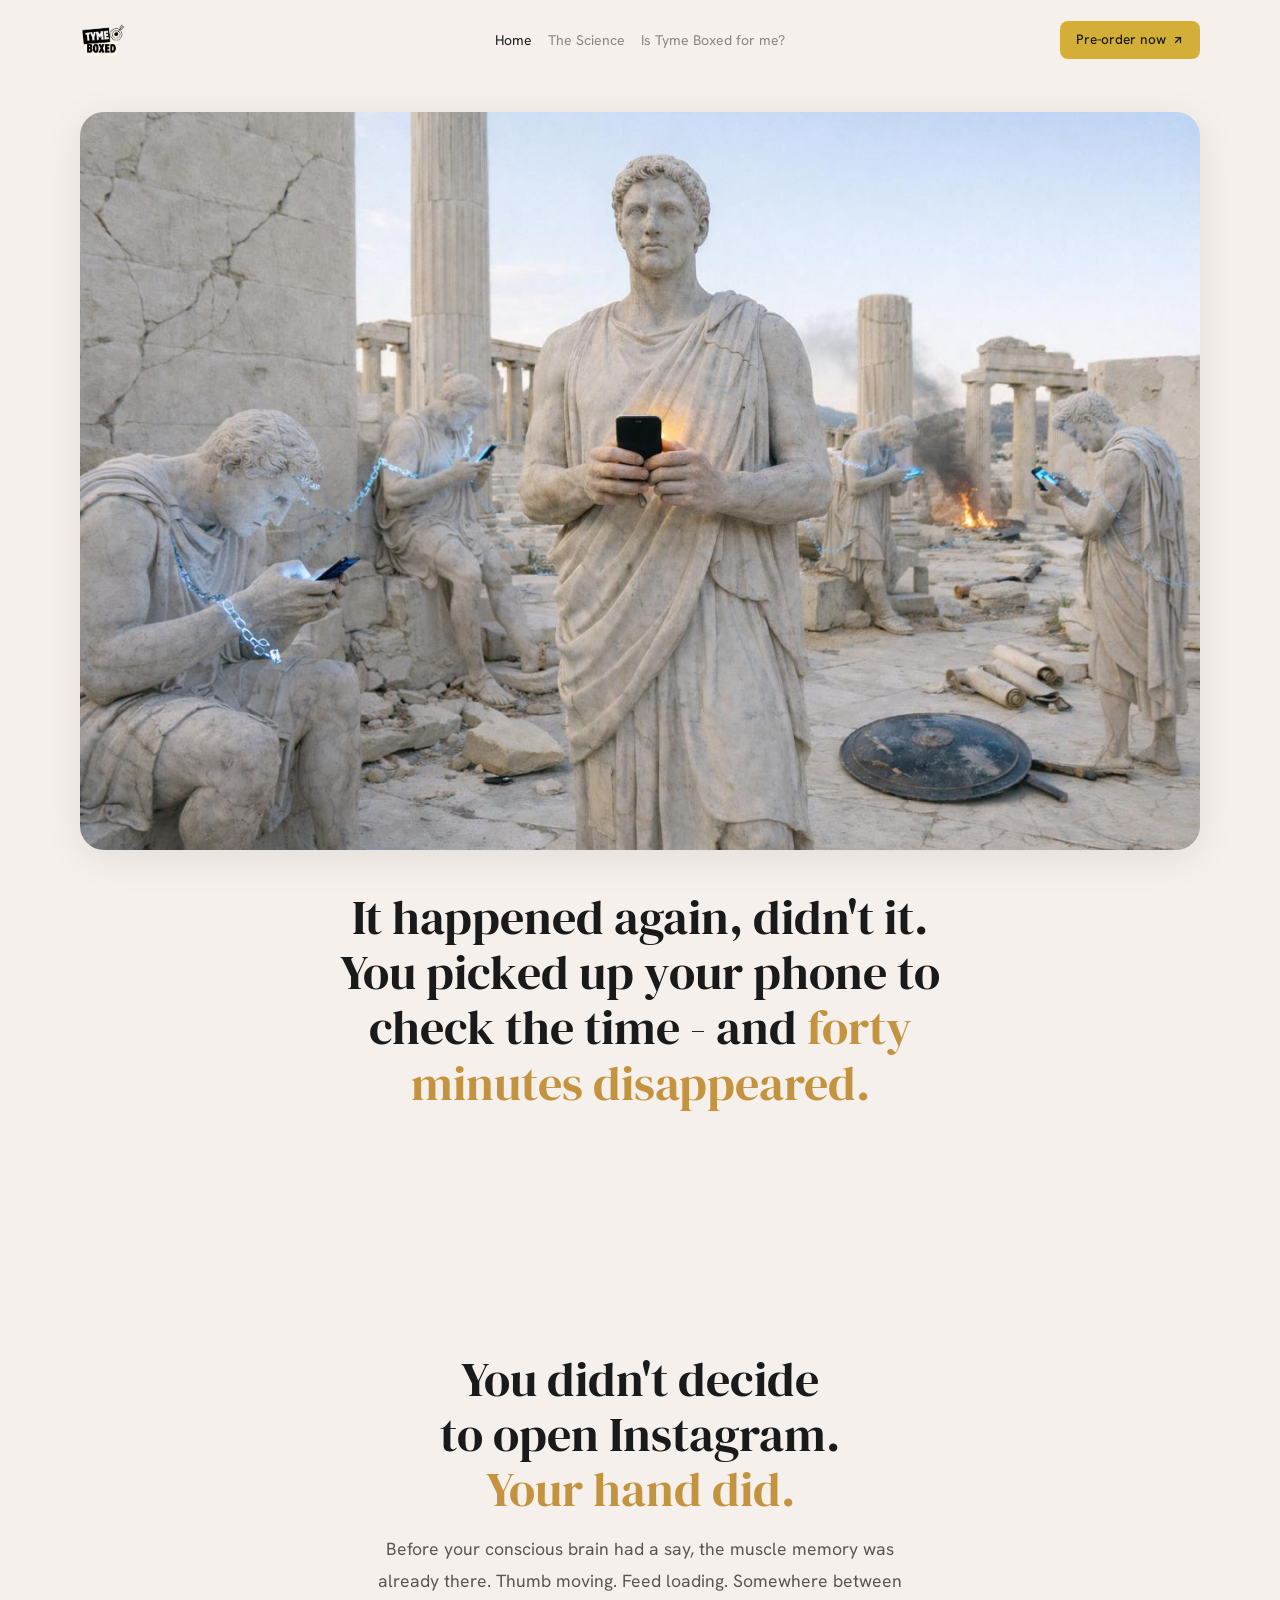
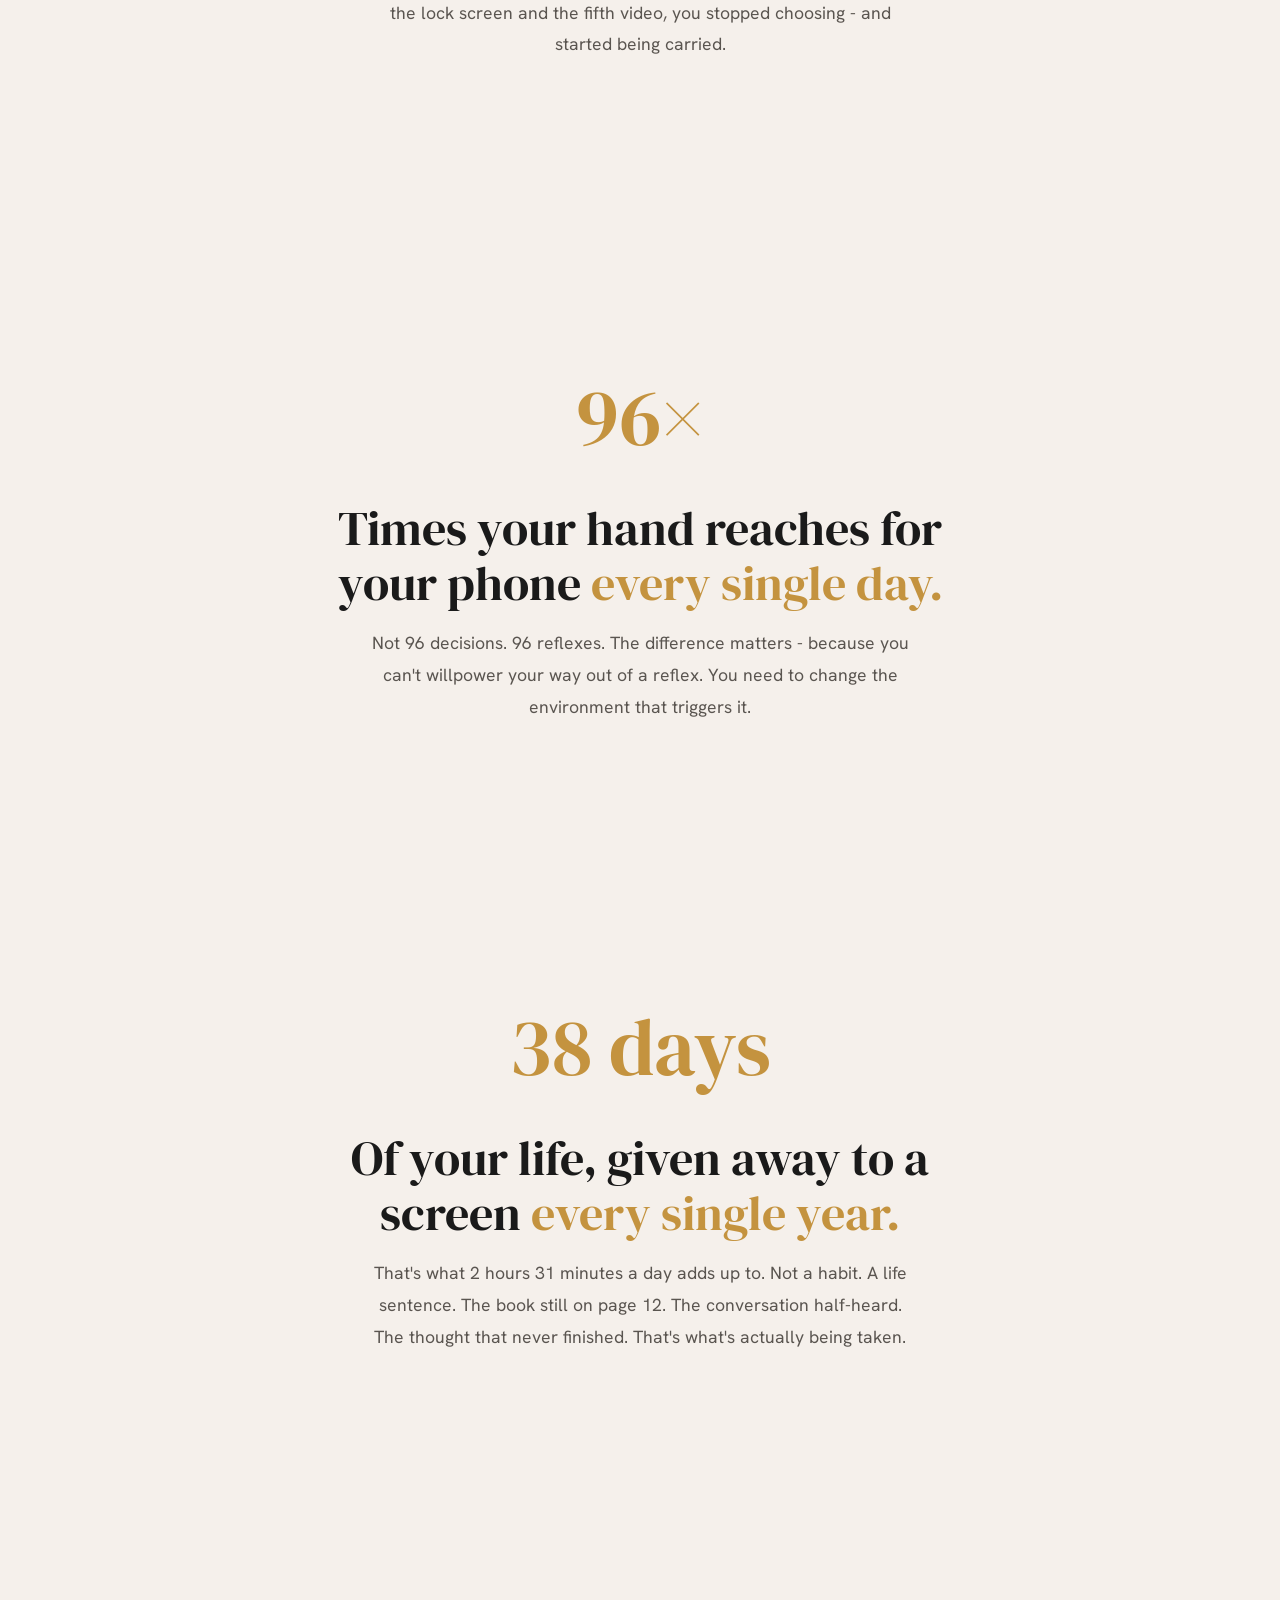
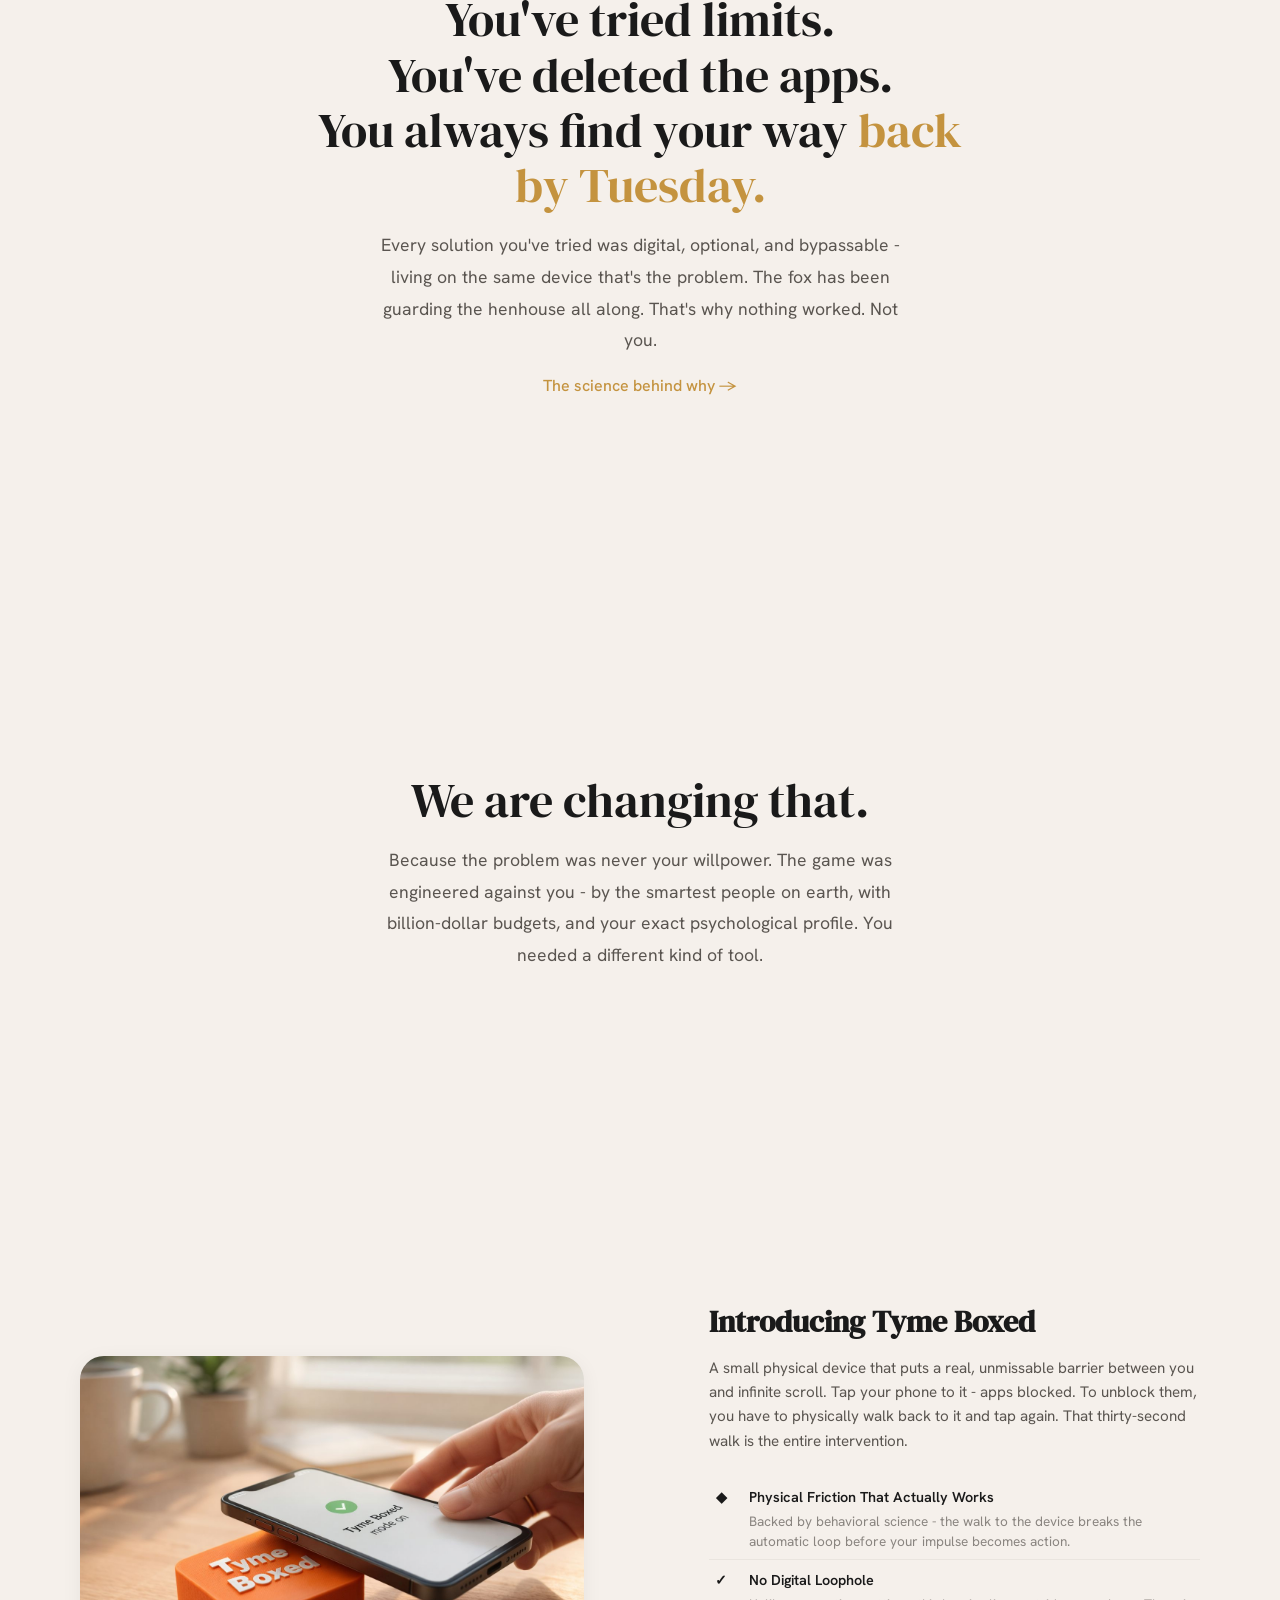
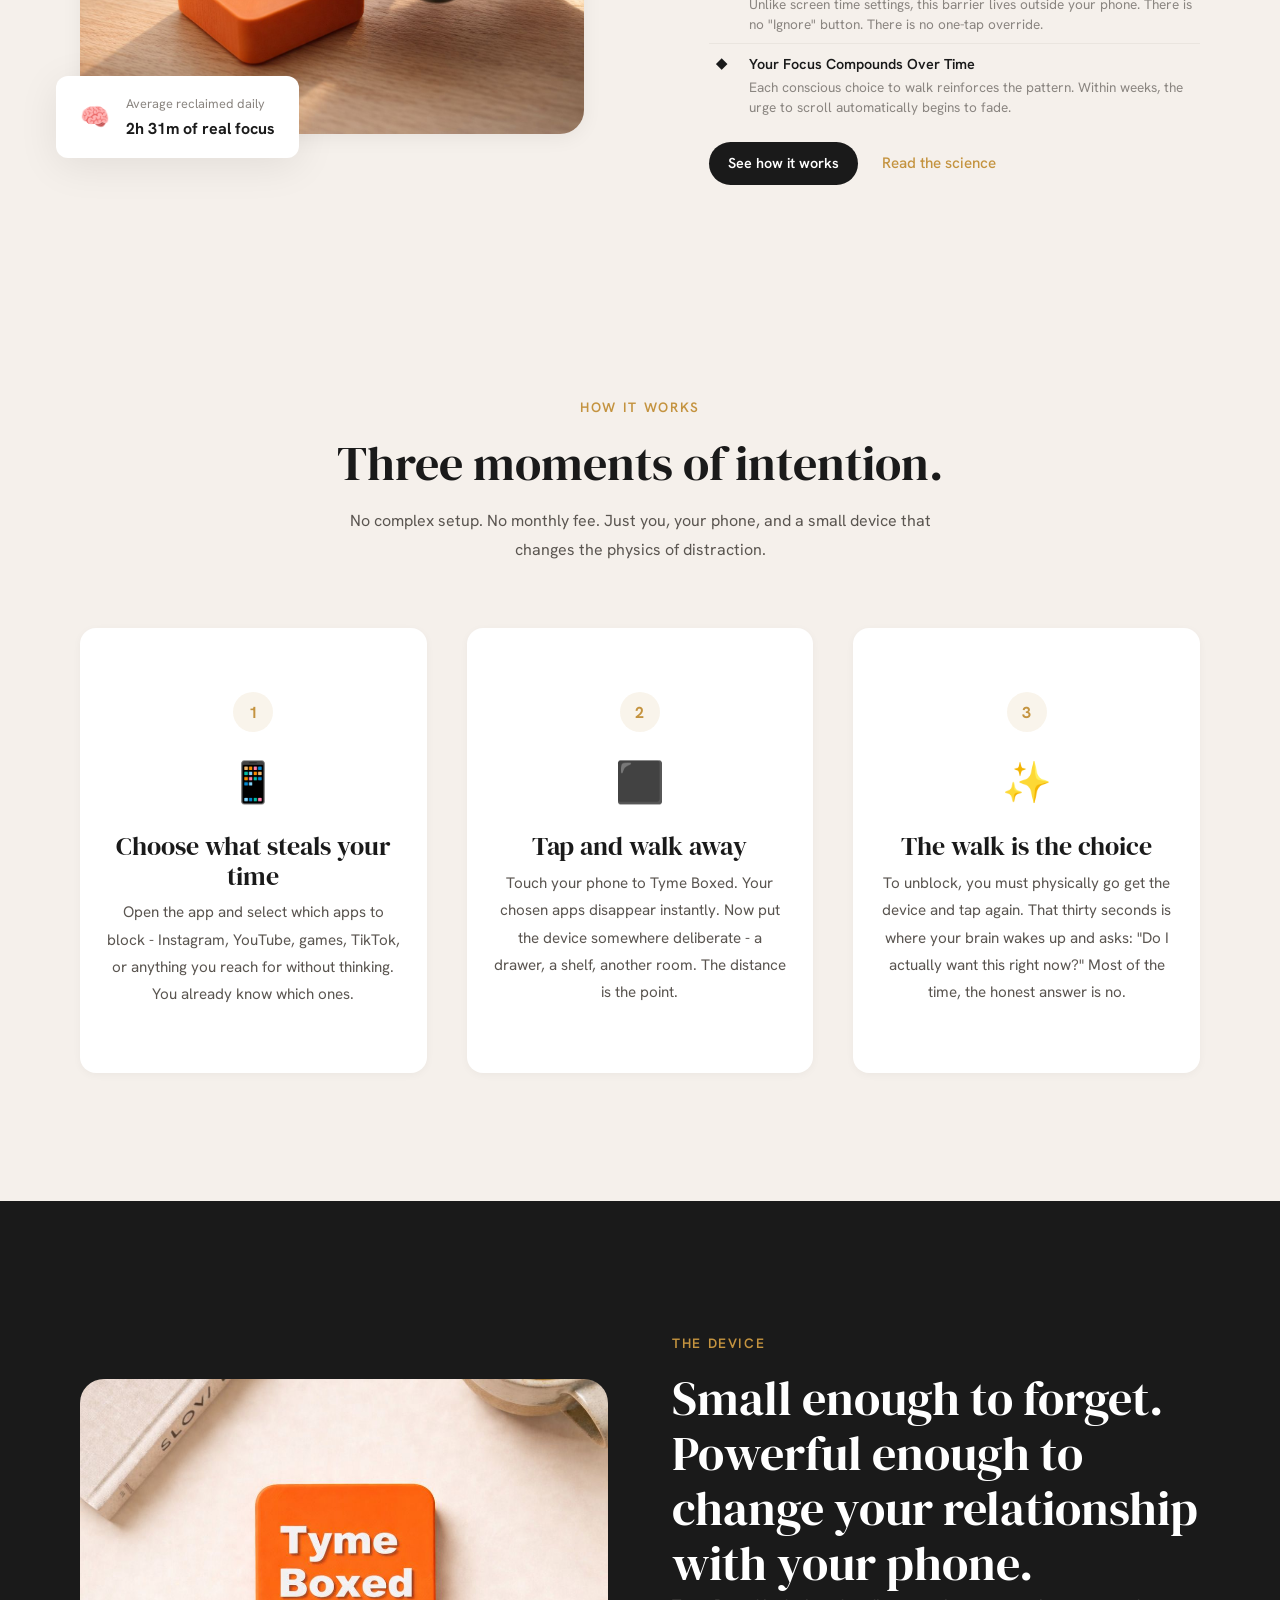
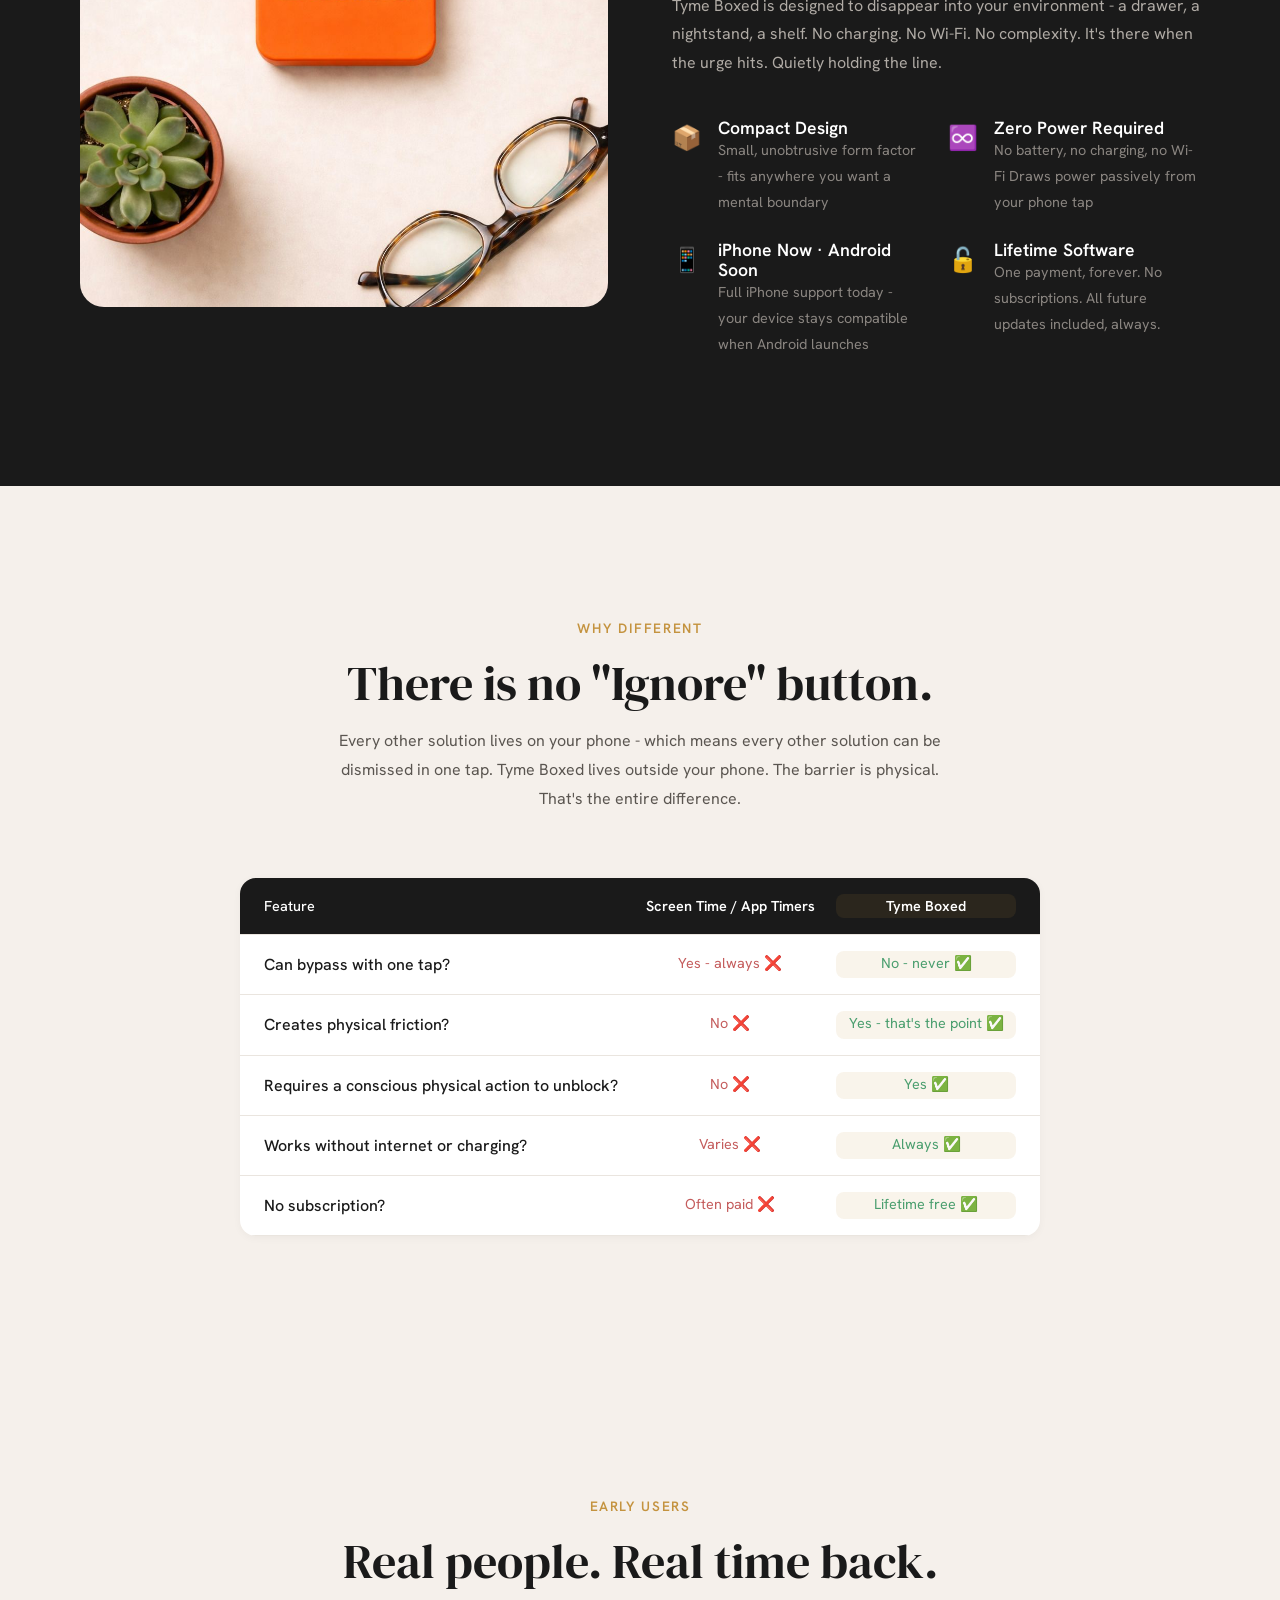
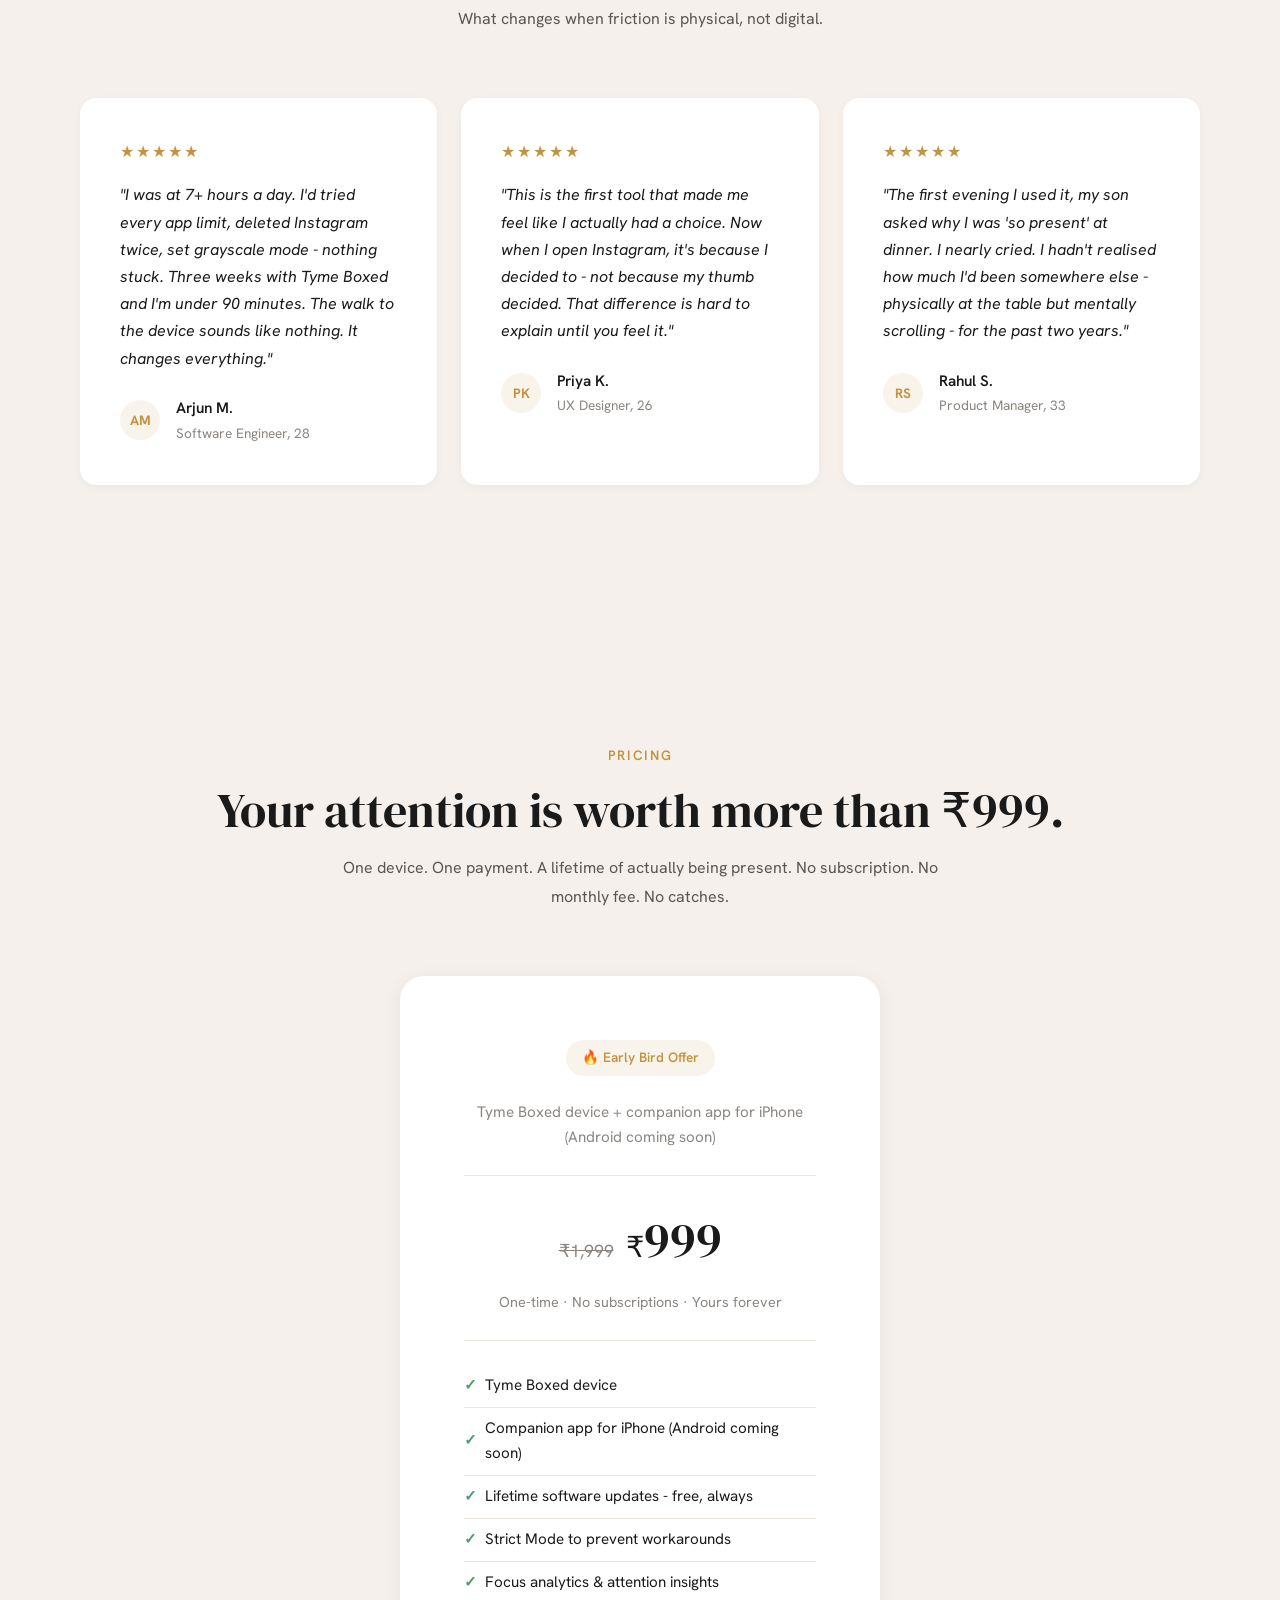
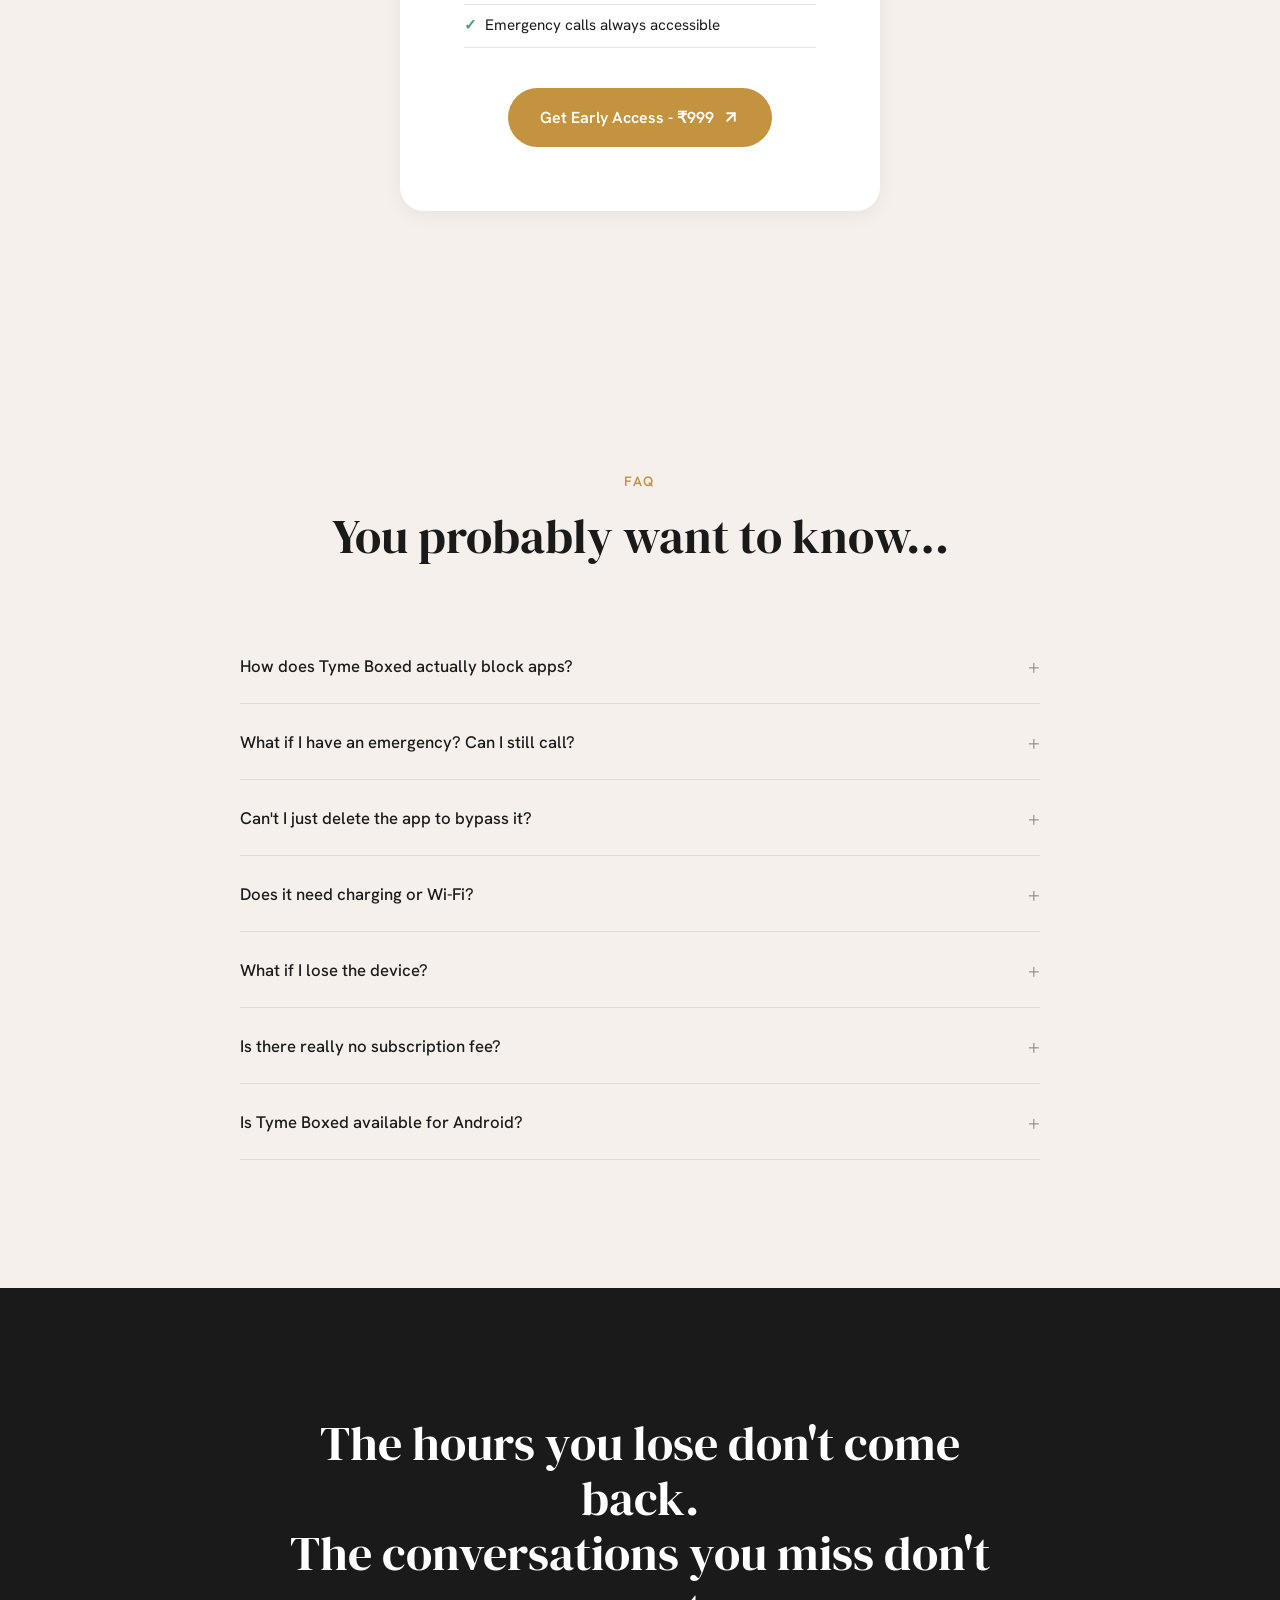
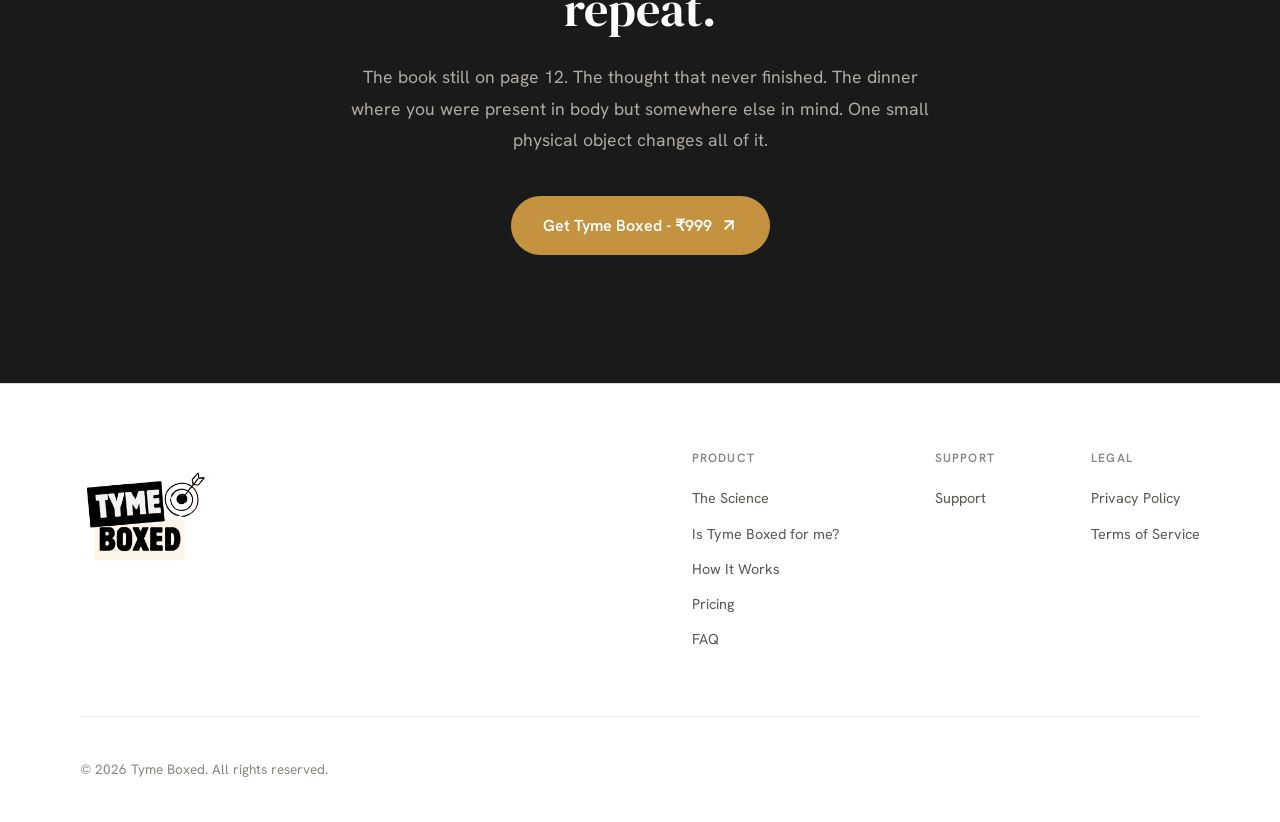
==== index.html @ 3aa88546 "All correction Done" ====
<!DOCTYPE html>
<html lang="en">

<head>
  <meta charset="UTF-8">
  <meta name="viewport" content="width=device-width, initial-scale=1.0">
  <title>Tyme Boxed-It happened again, didn't it.</title>
  <meta name="description"
    content="You didn't decide to open Instagram. Your hand just did it. Tyme Boxed is the first physical tool that puts a real barrier between you and the apps designed to hijack your attention.">
  <meta property="og:title" content="Tyme Boxed — Reclaim your attention. Physically.">
  <meta property="og:description"
    content="A tiny NFC device that blocks distracting apps until you physically walk to it and tap again. The walk is the intervention. ₹999 one-time.">
  <meta name="twitter:card" content="summary_large_image">
  <link rel="stylesheet" href="style.css">
  <link rel="icon" href="B11.png">
</head>

<body>

  <!-- ========== NAVIGATION ========== -->
  <nav class="navbar" id="navbar">
    <div class="container">
      <a href="index.html" class="nav-logo"><img src="B1.png" alt="Tyme Boxed"></a>
      <ul class="nav-links" id="navLinks">
        <li><a href="index.html" class="active">Home</a></li>
        <li><a href="science.html">The Science</a></li>
        <li><a href="quiz.html">Is Tyme Boxed for me?</a></li>
      </ul>
      <a href="preorder.html" class="nav-cta">
        Pre-order now
        <svg viewBox="0 0 24 24" fill="none" stroke="currentColor" stroke-width="2.5" stroke-linecap="round"
          stroke-linejoin="round">
          <line x1="7" y1="17" x2="17" y2="7" />
          <polyline points="7 7 17 7 17 17" />
        </svg>
      </a>
      <button class="nav-hamburger" id="navHamburger" aria-label="Toggle menu">
        <span></span><span></span><span></span>
      </button>
    </div>
  </nav>

  <!-- ========== HERO ========== -->
  <section class="hero" id="home">
    <div class="container hero-container">
      <div class="hero-image-wrapper reveal">
        <div class="hero-image hero-image-horizontal">
          <img src="main.jpeg" alt="Tyme Boxed device beside a phone — a physical barrier from infinite scroll"
            loading="eager">
        </div>
      </div>
      <div class="hero-text-row reveal">
        <h2 class="hero-headline">It happened again, didn't it. You picked up your phone to check the time - and <span class="accent">forty minutes disappeared.</span></h2>
      </div>
    </div>
  </section>

  <!-- ========== PROBLEM — SCROLL NARRATIVE ========== -->
  <section class="problem" id="problem">

    <div class="problem-slide">
      <div class="reveal">
        <h2>You didn't decide<br>to open Instagram.<br><span class="accent">Your hand did.</span></h2>
        <p>Before your conscious brain had a say, the muscle memory was already there. Thumb moving. Feed loading. Somewhere between the lock screen and the fifth video, you stopped choosing - and started being carried.</p>
      </div>
    </div>

    <div class="problem-slide">
      <div class="reveal">
        <span class="stat-number">96×</span>
        <h2>Times your hand reaches for your phone <span class="accent">every single day.</span></h2>
        <p>Not 96 decisions. 96 reflexes. The difference matters - because you can't willpower your way out of a reflex. You need to change the environment that triggers it.</p>
      </div>
    </div>

    <div class="problem-slide">
      <div class="reveal">
        <span class="stat-number">38 days</span>
        <h2>Of your life, given away to a screen <span class="accent">every single year.</span></h2>
        <p>That's what 2 hours 31 minutes a day adds up to. Not a habit. A life sentence. The book still on page 12. The conversation half-heard. The thought that never finished. That's what's actually being taken.</p>
      </div>
    </div>

    <div class="problem-slide">
      <div class="reveal">
        <h2>You've tried limits.<br>You've deleted the apps.<br>You always find your way <span class="accent">back by Tuesday.</span></h2>
        <p>Every solution you've tried was digital, optional, and bypassable - living on the same device that's the problem. The fox has been guarding the henhouse all along. That's why nothing worked. Not you.</p>
        <a href="science.html" class="subtle-link">The science behind why →</a>
      </div>
    </div>

  </section>

  <!-- ========== WE ARE CHANGING THAT ========== -->
  <section class="changing-section" id="changing">
    <div class="changing-slide">
      <div class="reveal">
        <h2>We are changing that.</h2>
        <p>Because the problem was never your willpower. The game was engineered against you - by the smartest people on earth, with billion-dollar budgets, and your exact psychological profile. You needed a different kind of tool.</p>
      </div>
    </div>
  </section>

  <!-- ========== INTRODUCING TYME BOXED ========== -->
  <section class="intro-section" id="intro">
    <div class="container">
      <div class="intro-card reveal">
        <div class="intro-image-wrapper">
          <div class="intro-image">
            <img src="Tab.jpeg" alt="Tyme Boxed — the physical key to your phone's most distracting apps" loading="lazy">
          </div>
          <div class="hero-float-card">
            <div class="icon">🧠</div>
            <div class="info">
              <p>Average reclaimed daily</p>
              <strong>2h 31m of real focus</strong>
            </div>
          </div>
        </div>
        <div class="intro-content">
          <h2 class="intro-heading">Introducing Tyme Boxed</h2>
          <p class="intro-description">A small physical device that puts a real, unmissable barrier between you and infinite scroll. Tap your phone to it - apps blocked. To unblock them, you have to physically walk back to it and tap again. That thirty-second walk is the entire intervention.</p>
          <ul class="intro-features">
            <li class="intro-feature reveal reveal-delay-1">
              <span class="intro-feature-icon">◆</span>
              <div>
                <strong>Physical Friction That Actually Works</strong>
                <p>Backed by behavioral science - the walk to the device breaks the automatic loop before your impulse becomes action.</p>
              </div>
            </li>
            <li class="intro-feature reveal reveal-delay-2">
              <span class="intro-feature-icon">✓</span>
              <div>
                <strong>No Digital Loophole</strong>
                <p>Unlike screen time settings, this barrier lives outside your phone. There is no "Ignore" button. There is no one-tap override.</p>
              </div>
            </li>
            <li class="intro-feature reveal reveal-delay-3">
              <span class="intro-feature-icon">◆</span>
              <div>
                <strong>Your Focus Compounds Over Time</strong>
                <p>Each conscious choice to walk reinforces the pattern. Within weeks, the urge to scroll automatically begins to fade.</p>
              </div>
            </li>
          </ul>
          <div class="intro-actions">
            <a href="#how-it-works" class="btn-intro-primary">See how it works</a>
            <a href="science.html" class="intro-link">Read the science</a>
          </div>
        </div>
      </div>
    </div>
  </section>

  <!-- ========== HOW IT WORKS ========== -->
  <section class="how-it-works" id="how-it-works">
    <div class="container">
      <div class="how-it-works-header reveal">
        <span class="section-label">How It Works</span>
        <h2>Three moments of intention.</h2>
        <p>No complex setup. No monthly fee. Just you, your phone, and a small device that changes the physics of distraction.</p>
      </div>

      <div class="steps-container">
        <div class="step reveal reveal-delay-1">
          <div class="step-number">1</div>
          <div class="step-icon">📱</div>
          <h3>Choose what steals your time</h3>
          <p>Open the app and select which apps to block - Instagram, YouTube, games, TikTok, or anything you reach for without thinking. You already know which ones.</p>
        </div>

        <div class="step reveal reveal-delay-2">
          <div class="step-number">2</div>
          <div class="step-icon">⬛</div>
          <h3>Tap and walk away</h3>
          <p>Touch your phone to Tyme Boxed. Your chosen apps disappear instantly. Now put the device somewhere deliberate - a drawer, a shelf, another room. The distance is the point.</p>
        </div>

        <div class="step reveal reveal-delay-3">
          <div class="step-number">3</div>
          <div class="step-icon">✨</div>
          <h3>The walk is the choice</h3>
          <p>To unblock, you must physically go get the device and tap again. That thirty seconds is where your brain wakes up and asks: "Do I actually want this right now?" Most of the time, the honest answer is no.</p>
        </div>
      </div>
    </div>
  </section>

  <!-- ========== PRODUCT SHOWCASE ========== -->
  <section class="product-showcase" id="product">
    <div class="container">
      <div class="product-image-wrapper reveal">
        <img src="Device.jpeg" alt="Tyme Boxed device — minimal, elegant, no charging required" loading="lazy">
      </div>
      <div class="product-details">
        <span class="section-label reveal">The Device</span>
        <h2 class="reveal">Small enough to forget.<br>Powerful enough to change your relationship with your phone.</h2>
        <p class="reveal">Tyme Boxed is designed to disappear into your environment - a drawer, a nightstand, a shelf. No charging. No Wi-Fi. No complexity. It's there when the urge hits. Quietly holding the line.</p>

        <div class="product-specs">
          <div class="spec-item reveal reveal-delay-1">
            <div class="spec-icon">📦</div>
            <div>
              <h4>Compact Design</h4>
              <p>Small, unobtrusive form factor - fits anywhere you want a mental boundary</p>
            </div>
          </div>
          <div class="spec-item reveal reveal-delay-2">
            <div class="spec-icon">♾️</div>
            <div>
              <h4>Zero Power Required</h4>
              <p>No battery, no charging, no Wi-Fi Draws power passively from your phone tap</p>
            </div>
          </div>
          <div class="spec-item reveal reveal-delay-3">
            <div class="spec-icon">📱</div>
            <div>
              <h4>iPhone Now · Android Soon</h4>
              <p>Full iPhone support today - your device stays compatible when Android launches</p>
            </div>
          </div>
          <div class="spec-item reveal reveal-delay-4">
            <div class="spec-icon">🔓</div>
            <div>
              <h4>Lifetime Software</h4>
              <p>One payment, forever. No subscriptions. All future updates included, always.</p>
            </div>
          </div>
        </div>
      </div>
    </div>
  </section>

  <!-- ========== COMPARISON ========== -->
  <section class="comparison" id="comparison">
    <div class="container">
      <div class="comparison-header reveal">
        <span class="section-label">Why Different</span>
        <h2>There is no "Ignore" button.</h2>
        <p>Every other solution lives on your phone - which means every other solution can be dismissed in one tap. Tyme Boxed lives outside your phone. The barrier is physical. That's the entire difference.</p>
      </div>

      <div class="comparison-table reveal">
        <div class="comparison-row header">
          <div class="feature">Feature</div>
          <div class="status">Screen Time / App Timers</div>
          <div class="status tyme-col">Tyme Boxed</div>
        </div>
        <div class="comparison-row">
          <div class="feature">Can bypass with one tap?</div>
          <div class="status fail">Yes - always ❌</div>
          <div class="status pass tyme-col">No - never ✅</div>
        </div>
        <div class="comparison-row">
          <div class="feature">Creates physical friction?</div>
          <div class="status fail">No ❌</div>
          <div class="status pass tyme-col">Yes - that's the point ✅</div>
        </div>
        <div class="comparison-row">
          <div class="feature">Requires a conscious physical action to unblock?</div>
          <div class="status fail">No ❌</div>
          <div class="status pass tyme-col">Yes ✅</div>
        </div>
        <div class="comparison-row">
          <div class="feature">Works without internet or charging?</div>
          <div class="status fail">Varies ❌</div>
          <div class="status pass tyme-col">Always ✅</div>
        </div>
        <div class="comparison-row">
          <div class="feature">No subscription?</div>
          <div class="status fail">Often paid ❌</div>
          <div class="status pass tyme-col">Lifetime free ✅</div>
        </div>
      </div>
    </div>
  </section>

  <!-- ========== TESTIMONIALS ========== -->
  <section class="testimonials" id="testimonials">
    <div class="container">
      <div class="testimonials-header reveal">
        <span class="section-label">Early Users</span>
        <h2>Real people. Real time back.</h2>
        <p>What changes when friction is physical, not digital.</p>
      </div>

      <div class="testimonials-grid">
        <div class="testimonial-card reveal reveal-delay-1">
          <div class="testimonial-stars">★★★★★</div>
          <blockquote>"I was at 7+ hours a day. I'd tried every app limit, deleted Instagram twice, set grayscale mode - nothing stuck. Three weeks with Tyme Boxed and I'm under 90 minutes. The walk to the device sounds like nothing. It changes everything."</blockquote>
          <div class="testimonial-author">
            <div class="testimonial-avatar">AM</div>
            <div>
              <div class="name">Arjun M.</div>
              <div class="role">Software Engineer, 28</div>
            </div>
          </div>
        </div>

        <div class="testimonial-card reveal reveal-delay-2">
          <div class="testimonial-stars">★★★★★</div>
          <blockquote>"This is the first tool that made me feel like I actually had a choice. Now when I open Instagram, it's because I decided to - not because my thumb decided. That difference is hard to explain until you feel it."</blockquote>
          <div class="testimonial-author">
            <div class="testimonial-avatar">PK</div>
            <div>
              <div class="name">Priya K.</div>
              <div class="role">UX Designer, 26</div>
            </div>
          </div>
        </div>

        <div class="testimonial-card reveal reveal-delay-3">
          <div class="testimonial-stars">★★★★★</div>
          <blockquote>"The first evening I used it, my son asked why I was 'so present' at dinner. I nearly cried. I hadn't realised how much I'd been somewhere else - physically at the table but mentally scrolling - for the past two years."</blockquote>
          <div class="testimonial-author">
            <div class="testimonial-avatar">RS</div>
            <div>
              <div class="name">Rahul S.</div>
              <div class="role">Product Manager, 33</div>
            </div>
          </div>
        </div>
      </div>
    </div>
  </section>

  <!-- ========== PRICING ========== -->
  <section class="pricing" id="pricing">
    <div class="container">
      <div class="pricing-header reveal">
        <span class="section-label">Pricing</span>
        <h2>Your attention is worth more than ₹999.</h2>
        <p>One device. One payment. A lifetime of actually being present. No subscription. No monthly fee. No catches.</p>
      </div>

      <div class="pricing-card reveal">
        <div class="pricing-badge">🔥 Early Bird Offer</div>
        <div class="product-desc">Tyme Boxed device + companion app for iPhone (Android coming soon)</div>

        <div class="price-display">
          <span class="price-original">₹1,999</span>
          <span class="price-current"><span class="currency">₹</span>999</span>
          <p class="price-period">One-time · No subscriptions · Yours forever</p>
        </div>

        <ul class="pricing-features">
          <li><span class="check">✓</span> Tyme Boxed  device</li>
          <li><span class="check">✓</span> Companion app for iPhone (Android coming soon)</li>
          <li><span class="check">✓</span> Lifetime software updates - free, always</li>
          <li><span class="check">✓</span> Strict Mode to prevent workarounds</li>
          <li><span class="check">✓</span> Focus analytics & attention insights</li>
          <li><span class="check">✓</span> Emergency calls always accessible</li>
        </ul>

        <a href="preorder.html" class="btn-primary">
          Get Early Access - ₹999
          <svg width="18" height="18" viewBox="0 0 24 24" fill="none" stroke="currentColor" stroke-width="2.5"
            stroke-linecap="round" stroke-linejoin="round">
            <line x1="7" y1="17" x2="17" y2="7" />
            <polyline points="7 7 17 7 17 17" />
          </svg>
        </a>
      </div>
    </div>
  </section>

  <!-- ========== FAQ ========== -->
  <section class="faq" id="faq">
    <div class="container">
      <div class="faq-header reveal">
        <span class="section-label">FAQ</span>
        <h2>You probably want to know…</h2>
      </div>

      <div class="faq-container">

        <div class="faq-item reveal">
          <button class="faq-question" aria-expanded="false">
            How does Tyme Boxed actually block apps?
            <span class="faq-icon">+</span>
          </button>
          <div class="faq-answer">
            <div class="faq-answer-inner">
              When you tap your iPhone to Tyme Boxed, the device communicates with the companion app to activate Screen Time restrictions on the apps you've selected. Instagram, YouTube, games - they disappear from reach. To get them back, you physically return to the device and tap again. No Wi-Fi required. No charging required. Ever.
            </div>
          </div>
        </div>

        <div class="faq-item reveal">
          <button class="faq-question" aria-expanded="false">
            What if I have an emergency? Can I still call?
            <span class="faq-icon">+</span>
          </button>
          <div class="faq-answer">
            <div class="faq-answer-inner">
              Always. Phone calls, messages, maps, and all essential apps remain fully accessible. Tyme Boxed only blocks the specific apps you select - the ones designed to keep you scrolling, not the ones that keep you safe and connected.
            </div>
          </div>
        </div>

        <div class="faq-item reveal">
          <button class="faq-question" aria-expanded="false">
            Can't I just delete the app to bypass it?
            <span class="faq-icon">+</span>
          </button>
          <div class="faq-answer">
            <div class="faq-answer-inner">
              Not with Strict Mode enabled. When active, the Tyme Boxed companion app cannot be removed during a blocking session - you'd need to tap the device first to end the session. And even without Strict Mode, the process of reinstalling and reconfiguring creates exactly the kind of deliberate friction that makes you pause and reconsider.
            </div>
          </div>
        </div>

        <div class="faq-item reveal">
          <button class="faq-question" aria-expanded="false">
            Does it need charging or Wi-Fi?
            <span class="faq-icon">+</span>
          </button>
          <div class="faq-answer">
            <div class="faq-answer-inner">
              Neither. Tyme Boxed uses NFC - the same technology as tap-to-pay - and draws power passively from your phone during the tap itself. No battery. No charging. No internet connection. It works completely offline, always, and is designed to last indefinitely.
            </div>
          </div>
        </div>

        <div class="faq-item reveal">
          <button class="faq-question" aria-expanded="false">
            What if I lose the device?
            <span class="faq-icon">+</span>
          </button>
          <div class="faq-answer">
            <div class="faq-answer-inner">
              Replacement devices are available at a significantly discounted rate for existing customers. In the meantime, you can always unblock apps from within the companion app through a deliberate multi-step process - it's intentionally not quick.
            </div>
          </div>
        </div>

        <div class="faq-item reveal">
          <button class="faq-question" aria-expanded="false">
            Is there really no subscription fee?
            <span class="faq-icon">+</span>
          </button>
          <div class="faq-answer">
            <div class="faq-answer-inner">
              Really. ₹999 once, forever. The device and the full companion app with all features - including all future software updates - are included in that single payment. We believe reclaiming your attention shouldn't cost you a monthly bill.
            </div>
          </div>
        </div>

        <div class="faq-item reveal">
          <button class="faq-question" aria-expanded="false">
            Is Tyme Boxed available for Android?
            <span class="faq-icon">+</span>
          </button>
          <div class="faq-answer">
            <div class="faq-answer-inner">
              Currently iPhone only. Android support is in active development and coming soon. When it launches, existing device owners won't need to buy new hardware - the same Tyme Boxed device will work with the Android app automatically.
            </div>
          </div>
        </div>

      </div>
    </div>
  </section>

  <!-- ========== FINAL CTA ========== -->
  <section class="final-cta">
    <div class="container">
      <h2 class="reveal">The hours you lose don't come back.<br>The conversations you miss don't repeat.</h2>
      <p class="reveal">The book still on page 12. The thought that never finished. The dinner where you were present in body but somewhere else in mind. One small physical object changes all of it.</p>
      <a href="preorder.html" class="btn-primary reveal">
        Get Tyme Boxed - ₹999
        <svg width="18" height="18" viewBox="0 0 24 24" fill="none" stroke="currentColor" stroke-width="2.5"
          stroke-linecap="round" stroke-linejoin="round">
          <line x1="7" y1="17" x2="17" y2="7" />
          <polyline points="7 7 17 7 17 17" />
        </svg>
      </a>
    </div>
  </section>

  <!-- ========== FOOTER ========== -->
  <footer class="footer">
    <div class="container">
      <div class="footer-top">
        <a href="index.html" class="footer-logo"><img src="B1.png" alt="Tyme Boxed"></a>
        <nav class="footer-nav">
          <div class="footer-nav-group">
            <span class="footer-nav-label">Product</span>
            <ul class="footer-links">
              <li><a href="science.html">The Science</a></li>
              <li><a href="quiz.html">Is Tyme Boxed for me?</a></li>
              <li><a href="index.html#how-it-works">How It Works</a></li>
              <li><a href="index.html#pricing">Pricing</a></li>
              <li><a href="index.html#faq">FAQ</a></li>
            </ul>
          </div>
          <div class="footer-nav-group">
            <span class="footer-nav-label">Support</span>
            <ul class="footer-links">
              <li><a href="support.html">Support</a></li>
            </ul>
          </div>
          <div class="footer-nav-group">
            <span class="footer-nav-label">Legal</span>
            <ul class="footer-links">
              <li><a href="privacy.html">Privacy Policy</a></li>
              <li><a href="terms.html">Terms of Service</a></li>
            </ul>
          </div>
        </nav>
      </div>
      <div class="footer-bottom">
        <p class="footer-copy">&copy; 2026 Tyme Boxed. All rights reserved.</p>
      </div>
    </div>
  </footer>

  <script src="script.js"></script>
</body>

</html>
---- style.css ----
/* ===========================
   TYME BOXED — DESIGN SYSTEM
   Inspired by Mave Health
   =========================== */

/* --- Google Fonts --- */
@import url('https://fonts.googleapis.com/css2?family=DM+Serif+Display:ital@0;1&family=Hanken+Grotesk:wght@300;400;500;600;700&display=swap');


/* --- Design Tokens --- */
:root {
  /* Colors */
  --bg-primary: #F5F0EB;
  --bg-white: #FFFFFF;
  --bg-dark: #1A1A1A;
  --bg-card: #F0EBE4;
  --bg-option: #F5F1EC;
  --text-primary: #1A1A1A;
  --text-secondary: #5A5550;
  --text-muted: #8A8580;
  --text-light: #B0ABA5;
  --accent-gold: #C4933F;
  --accent-gold-hover: #B3842F;
  --accent-gold-bg: #C4933F1A;
  --accent-gold-light: #D4AF37;
  --success: #4A9E6E;
  --fail: #C45C5C;
  --border: #E0DBD5;
  --border-light: #EAE5DF;

  /* Typography */
  --font-heading: 'DM Serif Display', serif;
  --font-body: 'Hanken Grotesk', sans-serif;
  /* Spacing */
  --space-xs: 0.5rem;
  --space-sm: 1rem;
  --space-md: 1.5rem;
  --space-lg: 2.5rem;
  --space-xl: 4rem;
  --space-2xl: 6rem;
  --space-3xl: 8rem;

  /* Sizing */
  --max-width: 1200px;
  --max-width-narrow: 800px;

  /* Shadows */
  --shadow-sm: 0 2px 8px rgba(0, 0, 0, 0.04);
  --shadow-md: 0 4px 20px rgba(0, 0, 0, 0.06);
  --shadow-lg: 0 8px 40px rgba(0, 0, 0, 0.08);

  /* Transitions */
  --ease-smooth: cubic-bezier(0.25, 0.46, 0.45, 0.94);
  --ease-out: cubic-bezier(0.0, 0.0, 0.2, 1);
  --duration-fast: 300ms;
  --duration-normal: 500ms;
  --duration-slow: 800ms;

  /* Border Radius */
  --radius-sm: 8px;
  --radius-md: 12px;
  --radius-lg: 16px;
  --radius-xl: 24px;
  --radius-round: 100px;
}


/* --- Reset & Base --- */
*,
*::before,
*::after {
  margin: 0;
  padding: 0;
  box-sizing: border-box;
}

html {
  scroll-behavior: smooth;
  -webkit-font-smoothing: antialiased;
  -moz-osx-font-smoothing: grayscale;
}

body {
  font-family: var(--font-body);
  font-weight: 400;
  font-size: 1rem;
  line-height: 1.7;
  color: var(--text-primary);
  background: var(--bg-primary);
  overflow-x: hidden;
}

img {
  max-width: 100%;
  height: auto;
  display: block;
}

a {
  text-decoration: none;
  color: inherit;
  transition: opacity var(--duration-fast) var(--ease-smooth);
}

ul {
  list-style: none;
}

.container {
  max-width: var(--max-width);
  margin: 0 auto;
  padding: 0 var(--space-lg);
}


/* --- Typography --- */
h1,
h2,
h3,
h4 {
  font-family: var(--font-heading);
  font-weight: 400;
  line-height: 1.15;
  color: var(--text-primary);
}

h1 {
  font-size: clamp(2.5rem, 5vw, 3.8rem);
}

h2 {
  font-size: clamp(2rem, 4vw, 3rem);
}

h3 {
  font-size: clamp(1.3rem, 2.5vw, 1.6rem);
}

h4 {
  font-size: 1.1rem;
}

p {
  color: var(--text-secondary);
  max-width: 640px;
  line-height: 1.8;
}

.accent {
  color: var(--accent-gold);
}

.section-label {
  display: inline-block;
  font-family: var(--font-body);
  font-size: 0.85rem;
  font-weight: 600;
  text-transform: uppercase;
  letter-spacing: 0.12em;
  color: var(--accent-gold);
  margin-bottom: var(--space-sm);
}


/* ===========================
   NAVIGATION — Mave Style
   =========================== */
.navbar {
  position: fixed;
  top: 0;
  left: 0;
  right: 0;
  z-index: 1000;
  padding: var(--space-sm) 0;
  transition: all var(--duration-normal) var(--ease-smooth);
}

.navbar .container {
  display: flex;
  align-items: center;
  justify-content: space-between;
  position: relative;
}

.navbar.scrolled {
  background: rgba(245, 240, 235, 0.92);
  backdrop-filter: blur(20px);
  -webkit-backdrop-filter: blur(20px);
  padding: var(--space-xs) 0;
  border-bottom: 1px solid var(--border-light);
}

.nav-logo {
  display: flex;
  align-items: center;
  flex-shrink: 0;
}

.nav-logo img {
  height: 48px;
  width: auto;
  display: block;
}

/* Center nav links */
.nav-links {
  display: flex;
  align-items: center;
  gap: var(--space-sm);
  position: absolute;
  left: 50%;
  transform: translateX(-50%);
}

.nav-links li a {
  font-size: 0.875rem;
  font-weight: 400;
  color: var(--text-primary);
  opacity: 0.5;
  transition: opacity var(--duration-fast) var(--ease-smooth);
  white-space: nowrap;
}

.nav-links li a:hover,
.nav-links li a.active {
  opacity: 1;
}

/* Gold CTA button */
.nav-cta {
  display: inline-flex;
  align-items: center;
  gap: 0.35rem;
  background: var(--accent-gold-light);
  color: var(--text-primary) !important;
  opacity: 1 !important;
  padding: 0.45rem 1rem;
  border-radius: var(--radius-sm);
  font-size: 0.85rem;
  font-weight: 500;
  transition: background var(--duration-fast) var(--ease-smooth), transform var(--duration-fast) var(--ease-smooth);
  white-space: nowrap;
  flex-shrink: 0;
}

.nav-cta:hover {
  background: var(--accent-gold-hover);
  transform: translateY(-1px);
}

.nav-cta svg {
  width: 12px;
  height: 12px;
}

/* Hamburger */
.nav-hamburger {
  display: none;
  background: none;
  border: none;
  cursor: pointer;
  padding: 8px;
  flex-direction: column;
  gap: 5px;
}

.nav-hamburger span {
  display: block;
  width: 22px;
  height: 2px;
  background: var(--text-primary);
  transition: all var(--duration-fast) var(--ease-smooth);
}


/* ===========================
   BUTTONS
   =========================== */
.btn-primary {
  display: inline-flex;
  align-items: center;
  gap: 0.5rem;
  background: var(--accent-gold);
  color: #fff;
  padding: 1rem 2rem;
  border-radius: var(--radius-round);
  font-family: var(--font-body);
  font-size: 1rem;
  font-weight: 600;
  border: none;
  cursor: pointer;
  transition: all var(--duration-fast) var(--ease-smooth);
}

.btn-primary:hover {
  background: var(--accent-gold-hover);
  transform: translateY(-2px);
  box-shadow: var(--shadow-md);
}

.btn-secondary {
  display: inline-flex;
  align-items: center;
  gap: 0.5rem;
  color: var(--text-primary);
  padding: 1rem 2rem;
  border-radius: var(--radius-round);
  font-size: 1rem;
  font-weight: 500;
  border: 1.5px solid var(--border);
  transition: all var(--duration-fast) var(--ease-smooth);
}

.btn-secondary:hover {
  border-color: var(--text-primary);
  transform: translateY(-2px);
}


/* ===========================
   SCROLL REVEAL ANIMATIONS
   Mave-style: subtle, slow, refined
   =========================== */
.reveal {
  opacity: 0;
  transform: translateY(20px);
  transition: opacity var(--duration-slow) var(--ease-smooth),
    transform var(--duration-slow) var(--ease-smooth);
}

.reveal.visible {
  opacity: 1;
  transform: translateY(0);
}

.reveal-delay-1 {
  transition-delay: 100ms;
}

.reveal-delay-2 {
  transition-delay: 200ms;
}

.reveal-delay-3 {
  transition-delay: 300ms;
}

.reveal-delay-4 {
  transition-delay: 400ms;
}


/* ===========================
   HERO SECTION
   =========================== */
.hero {
  padding: calc(var(--space-lg) + 72px) 0 var(--space-xl);
  min-height: 90vh;
  display: flex;
  align-items: center;
}

.hero .hero-container {
  width: 100%;
  max-width: var(--max-width);
  margin: 0 auto;
  padding: 0 var(--space-lg);
}

/* Row: headline below the image (same style as problem section) */
.hero-text-row {
  margin-top: var(--space-lg);
  text-align: center;
  padding: 0 var(--space-lg);
}

.hero-headline,
h2.hero-headline {
  max-width: 600px;
  margin: 0 auto;
  font-family: var(--font-heading);
  font-weight: 400;
  font-size: 48px;
}

.hero-description {
  font-size: 1.1rem;
  line-height: 1.3;
  color: var(--text-secondary);
  margin: 0;
  max-width: 480px;
  justify-self: end;
}

.hero-image-wrapper {
  position: relative;
  width: 100%;
}

.hero-image {
  border-radius: var(--radius-xl);
  overflow: hidden;
  box-shadow: var(--shadow-lg);
}

.hero-image-horizontal {
  width: 100%;
}

.hero-image-horizontal img {
  width: 100%;
  max-height: 82vh;
  object-fit: cover;
  display: block;
}

.hero-float-card {
  position: absolute;
  bottom: -24px;
  left: -24px;
  background: var(--bg-white);
  padding: var(--space-sm) var(--space-md);
  border-radius: var(--radius-md);
  box-shadow: var(--shadow-lg);
  display: flex;
  align-items: center;
  gap: var(--space-sm);
}

.hero-float-card .icon {
  font-size: 1.5rem;
}

.hero-float-card p {
  font-size: 0.8rem;
  color: var(--text-muted);
  max-width: none;
}

.hero-float-card strong {
  font-size: 1rem;
  font-weight: 700;
  color: var(--text-primary);
}


/* ===========================
   PROBLEM — SCROLL NARRATIVE
   =========================== */
.problem {
  padding: var(--space-sm) 0 var(--space-xs);
}

.problem-slide {
  min-height: 70vh;
  display: flex;
  align-items: center;
  justify-content: center;
  text-align: center;
  padding: var(--space-xs) var(--space-sm);
}

.problem-slide h2 {
  max-width: 700px;
  margin: 0 auto var(--space-sm);
}

.problem-slide p {
  max-width: 550px;
  margin: 0 auto;
  font-size: 1.1rem;
}

.stat-number {
  display: block;
  font-family: var(--font-heading);
  font-size: clamp(3rem, 8vw, 5rem);
  color: var(--accent-gold);
  margin-bottom: var(--space-sm);
}

.subtle-link {
  display: inline-flex;
  align-items: center;
  gap: 0.3rem;
  color: var(--accent-gold);
  font-weight: 500;
  margin-top: var(--space-sm);
  transition: gap var(--duration-fast) var(--ease-smooth);
}

.subtle-link:hover {
  gap: 0.6rem;
}


/* ===========================
   WE ARE CHANGING THAT
   =========================== */
.changing-section {
  padding: var(--space-3xl) 0;
}

.changing-slide {
  min-height: 50vh;
  display: flex;
  align-items: center;
  justify-content: center;
  text-align: center;
  padding: var(--space-xl) var(--space-lg);
}

.changing-slide h2 {
  max-width: 700px;
  margin: 0 auto var(--space-sm);
}

.changing-slide p {
  max-width: 550px;
  margin: 0 auto;
  font-size: 1.1rem;
}


/* ===========================
   INTRODUCING TYME BOXED
   =========================== */
.intro-section {
  padding: var(--space-xl) 0;
}

.intro-card {
  display: grid;
  grid-template-columns: 1.2fr 1fr;
  gap: var(--space-lg);
  align-items: center;
  max-width: var(--max-width);
  margin: 0 auto;
}

/* Left: Independent image with float card (same as hero) */
.intro-image-wrapper {
  position: relative;
  width: 100%;
}

.intro-image {
  max-height: 42vh;
  aspect-ratio: 4 / 3;
  border-radius: var(--radius-xl);
  overflow: hidden;
  box-shadow: var(--shadow-md);
}

.intro-image img {
  width: 100%;
  height: 100%;
  object-fit: cover;
  display: block;
}

/* Right: Text content block */
.intro-content {
  padding: var(--space-sm) 0;
  display: flex;
  flex-direction: column;
  justify-content: center;
}

.intro-heading {
  font-size: clamp(1.5rem, 2.5vw, 1.9rem);
  font-weight: 700;
  color: var(--text-primary);
  margin-bottom: var(--space-sm);
}

.intro-description {
  font-size: 0.95rem;
  line-height: 1.6;
  color: var(--text-secondary);
  margin-bottom: var(--space-md);
  max-width: none;
}

.intro-features {
  list-style: none;
  margin-bottom: var(--space-md);
  padding: 0;
}

.intro-feature {
  display: flex;
  align-items: flex-start;
  gap: var(--space-sm);
  padding: var(--space-xs) 0;
  border-bottom: 1px solid var(--border-light);
}

.intro-feature:last-child {
  border-bottom: none;
  padding-bottom: 0;
}

.intro-feature-icon {
  width: 24px;
  height: 24px;
  display: flex;
  align-items: center;
  justify-content: center;
  font-size: 0.9rem;
  color: var(--text-primary);
  flex-shrink: 0;
  font-weight: 600;
}

.intro-feature strong {
  display: block;
  font-size: 0.9rem;
  font-weight: 600;
  color: var(--text-primary);
  margin-bottom: 0.15rem;
}

.intro-feature p {
  font-size: 0.85rem;
  color: var(--text-muted);
  margin: 0;
  max-width: none;
  line-height: 1.45;
}

.intro-actions {
  display: flex;
  align-items: center;
  gap: var(--space-md);
  flex-wrap: wrap;
}

.btn-intro-primary {
  display: inline-flex;
  align-items: center;
  padding: 0.6rem 1.2rem;
  background: var(--bg-dark);
  color: #fff;
  border-radius: var(--radius-round);
  font-size: 0.9rem;
  font-weight: 600;
  transition: all var(--duration-fast) var(--ease-smooth);
}

.btn-intro-primary:hover {
  background: #333;
  transform: translateY(-2px);
}

.intro-link {
  font-size: 0.95rem;
  font-weight: 500;
  color: var(--accent-gold);
  transition: color var(--duration-fast) var(--ease-smooth);
}

.intro-link:hover {
  color: var(--accent-gold-hover);
}


/* ===========================
   HOW IT WORKS
   =========================== */
.how-it-works {
  padding: var(--space-3xl) 0;
}

.how-it-works-header,
.science-header,
.comparison-header,
.testimonials-header,
.pricing-header,
.faq-header {
  text-align: center;
  margin-bottom: var(--space-xl);
}

.how-it-works-header p,
.science-header p,
.comparison-header p,
.testimonials-header p,
.pricing-header p {
  margin: var(--space-sm) auto 0;
}

.steps-container {
  display: grid;
  grid-template-columns: repeat(3, 1fr);
  gap: var(--space-lg);
}

.step {
  text-align: center;
  padding: var(--space-xl) var(--space-md);
  background: var(--bg-white);
  border-radius: var(--radius-lg);
  box-shadow: var(--shadow-sm);
  transition: transform var(--duration-fast) var(--ease-smooth), box-shadow var(--duration-fast) var(--ease-smooth);
}

.step:hover {
  transform: translateY(-4px);
  box-shadow: var(--shadow-md);
}

.step-number {
  display: inline-flex;
  align-items: center;
  justify-content: center;
  width: 40px;
  height: 40px;
  border-radius: 50%;
  background: var(--accent-gold-bg);
  color: var(--accent-gold);
  font-weight: 700;
  font-size: 1rem;
  margin-bottom: var(--space-sm);
}

.step-icon {
  font-size: 2.5rem;
  margin-bottom: var(--space-sm);
}

.step h3 {
  margin-bottom: var(--space-xs);
}

.step p {
  font-size: 0.95rem;
  margin: 0 auto;
}


/* ===========================
   PRODUCT SHOWCASE — Dark
   =========================== */
.product-showcase {
  background: var(--bg-dark);
  padding: var(--space-3xl) 0;
  color: #fff;
}

.product-showcase .container {
  display: grid;
  grid-template-columns: 1fr 1fr;
  gap: var(--space-xl);
  align-items: center;
}

.product-image-wrapper {
  border-radius: var(--radius-xl);
  overflow: hidden;
}

.product-image-wrapper img {
  width: 100%;
  aspect-ratio: 1;
  object-fit: cover;
}

.product-showcase .section-label {
  color: var(--accent-gold);
}

.product-showcase h2 {
  color: #fff;
}

.product-showcase p {
  color: #B0ABA5;
}

.product-specs {
  display: grid;
  grid-template-columns: 1fr 1fr;
  gap: var(--space-md);
  margin-top: var(--space-lg);
}

.spec-item {
  display: flex;
  gap: var(--space-sm);
  align-items: flex-start;
}

.spec-icon {
  font-size: 1.5rem;
  flex-shrink: 0;
}

.spec-item h4 {
  color: #fff;
  font-family: var(--font-body);
  font-weight: 600;
}

.spec-item p {
  color: #8A8580;
  font-size: 0.9rem;
  max-width: none;
}


/* ===========================
   COMPARISON TABLE
   =========================== */
.comparison {
  padding: var(--space-3xl) 0;
}

.comparison-table {
  max-width: var(--max-width-narrow);
  margin: 0 auto;
  border-radius: var(--radius-lg);
  overflow: hidden;
  box-shadow: var(--shadow-sm);
}

.comparison-row {
  display: grid;
  grid-template-columns: 2fr 1fr 1fr;
  gap: var(--space-sm);
  padding: var(--space-sm) var(--space-md);
  background: var(--bg-white);
  border-bottom: 1px solid var(--border-light);
}

.comparison-row.header {
  background: var(--bg-dark);
  color: #fff;
  font-weight: 600;
  font-size: 0.9rem;
}

.comparison-row .feature {
  font-weight: 500;
}

.comparison-row .status {
  text-align: center;
  font-size: 0.9rem;
}

.comparison-row .tyme-col {
  background: var(--accent-gold-bg);
  border-radius: var(--radius-sm);
}

.comparison-row .fail {
  color: var(--fail);
}

.comparison-row .pass {
  color: var(--success);
}


/* ===========================
   TESTIMONIALS
   =========================== */
.testimonials {
  padding: var(--space-3xl) 0;
}

.testimonials-grid {
  display: grid;
  grid-template-columns: repeat(3, 1fr);
  gap: var(--space-md);
}

.testimonial-card {
  background: var(--bg-white);
  padding: var(--space-lg);
  border-radius: var(--radius-lg);
  box-shadow: var(--shadow-sm);
  transition: transform var(--duration-fast) var(--ease-smooth);
}

.testimonial-card:hover {
  transform: translateY(-4px);
}

.testimonial-stars {
  color: var(--accent-gold);
  font-size: 1rem;
  margin-bottom: var(--space-sm);
  letter-spacing: 2px;
}

blockquote {
  font-size: 1rem;
  line-height: 1.7;
  color: var(--text-primary);
  margin-bottom: var(--space-md);
  font-style: italic;
}

.testimonial-author {
  display: flex;
  align-items: center;
  gap: var(--space-sm);
}

.testimonial-avatar {
  width: 40px;
  height: 40px;
  border-radius: 50%;
  background: var(--accent-gold-bg);
  display: flex;
  align-items: center;
  justify-content: center;
  font-weight: 700;
  font-size: 0.85rem;
  color: var(--accent-gold);
}

.testimonial-author .name {
  font-weight: 600;
  font-size: 0.95rem;
}

.testimonial-author .role {
  color: var(--text-muted);
  font-size: 0.85rem;
}


/* ===========================
   PRICING
   =========================== */
.pricing {
  padding: var(--space-3xl) 0;
}

.pricing-card {
  max-width: 480px;
  margin: 0 auto;
  background: var(--bg-white);
  border-radius: var(--radius-xl);
  padding: var(--space-xl);
  box-shadow: var(--shadow-md);
  text-align: center;
}

.pricing-badge {
  display: inline-block;
  background: var(--accent-gold-bg);
  color: var(--accent-gold);
  font-size: 0.85rem;
  font-weight: 600;
  padding: 0.4rem 1rem;
  border-radius: var(--radius-round);
  margin-bottom: var(--space-md);
}

.product-name {
  font-family: var(--font-heading);
  font-size: 1.6rem;
  margin-bottom: var(--space-xs);
}

.product-desc {
  color: var(--text-muted);
  font-size: 0.95rem;
  margin-bottom: var(--space-md);
}

.price-display {
  padding: var(--space-md) 0;
  border-top: 1px solid var(--border-light);
  border-bottom: 1px solid var(--border-light);
  margin-bottom: var(--space-md);
}

.price-original {
  text-decoration: line-through;
  color: var(--text-muted);
  font-size: 1.1rem;
  margin-right: 0.5rem;
}

.price-current {
  font-family: var(--font-heading);
  font-size: 3rem;
  color: var(--text-primary);
}

.price-current .currency {
  font-size: 1.8rem;
}

.price-period {
  font-size: 0.9rem;
  color: var(--text-muted);
  margin-top: var(--space-xs);
}

.pricing-features {
  text-align: left;
  margin-bottom: var(--space-lg);
}

.pricing-features li {
  padding: 0.5rem 0;
  font-size: 0.95rem;
  border-bottom: 1px solid var(--border-light);
  display: flex;
  align-items: center;
  gap: 0.5rem;
}

.pricing-features .check {
  color: var(--success);
  font-weight: 700;
}

.pricing-guarantee {
  margin-top: var(--space-md);
  font-size: 0.85rem;
  color: var(--text-muted);
}


/* ===========================
   FAQ
   =========================== */
.faq {
  padding: var(--space-3xl) 0;
}

.faq-container {
  max-width: var(--max-width-narrow);
  margin: 0 auto;
}

.faq-item {
  border-bottom: 1px solid var(--border);
}

.faq-question {
  width: 100%;
  display: flex;
  justify-content: space-between;
  align-items: center;
  padding: var(--space-md) 0;
  background: none;
  border: none;
  font-family: var(--font-body);
  font-size: 1.05rem;
  font-weight: 500;
  color: var(--text-primary);
  cursor: pointer;
  text-align: left;
  transition: color var(--duration-fast) var(--ease-smooth);
}

.faq-question:hover {
  color: var(--accent-gold);
}

.faq-icon {
  font-size: 1.3rem;
  font-weight: 300;
  transition: transform var(--duration-fast) var(--ease-smooth);
  flex-shrink: 0;
  color: var(--text-muted);
}

.faq-item.open .faq-icon {
  transform: rotate(45deg);
}

.faq-answer {
  max-height: 0;
  overflow: hidden;
  transition: max-height var(--duration-normal) var(--ease-smooth);
}

.faq-answer-inner {
  padding-bottom: var(--space-md);
  color: var(--text-secondary);
  font-size: 0.95rem;
  line-height: 1.8;
}


/* ===========================
   FINAL CTA
   =========================== */
.final-cta {
  padding: var(--space-3xl) 0;
  text-align: center;
  background: var(--bg-dark);
  color: #fff;
}

.final-cta h2 {
  color: #fff;
  max-width: 700px;
  margin: 0 auto var(--space-md);
}

.final-cta p {
  color: #B0ABA5;
  margin: 0 auto var(--space-lg);
  max-width: 600px;
  font-size: 1.1rem;
}


/* ===========================
   FOOTER
   =========================== */
.footer {
  padding: var(--space-xl) 0 var(--space-lg);
  border-top: 1px solid var(--border);
  background: var(--bg-white);
}

.footer .container {
  display: flex;
  flex-direction: column;
  gap: var(--space-xl);
}

.footer-top {
  display: flex;
  justify-content: space-between;
  align-items: flex-start;
  gap: var(--space-xl);
}

.footer-logo {
  display: inline-block;
}

.footer-logo img {
  height: 135px;
  width: auto;
  display: block;
}

.footer-nav {
  display: flex;
  gap: var(--space-2xl);
}

.footer-nav-group {
  display: flex;
  flex-direction: column;
  gap: var(--space-sm);
}

.footer-nav-label {
  font-size: 0.75rem;
  font-weight: 600;
  text-transform: uppercase;
  letter-spacing: 0.1em;
  color: var(--text-muted);
}

.footer-links {
  display: flex;
  flex-direction: column;
  gap: var(--space-xs);
}

.footer-links li {
  margin: 0;
}

.footer-links a {
  font-size: 0.9rem;
  color: var(--text-secondary);
  transition: color var(--duration-fast) var(--ease-smooth);
}

.footer-links a:hover {
  color: var(--accent-gold);
}

.footer-bottom {
  padding-top: var(--space-lg);
  border-top: 1px solid var(--border-light);
}

.footer-copy {
  font-size: 0.85rem;
  color: var(--text-muted);
  max-width: none;
  margin: 0;
}


/* ===========================
   LEGAL PAGES (Privacy, Terms)
   =========================== */
.legal-page {
  padding-top: 100px;
  padding-bottom: var(--space-3xl);
  min-height: 100vh;
}

.legal-content {
  max-width: var(--max-width-narrow);
  margin: 0 auto;
  padding: 0 var(--space-lg);
}

.legal-title {
  font-size: clamp(2rem, 4vw, 2.8rem);
  font-weight: 700;
  color: var(--text-primary);
  margin-bottom: var(--space-xs);
}

.legal-updated {
  font-size: 0.9rem;
  color: var(--text-muted);
  margin-bottom: var(--space-xl);
}

.legal-section {
  margin-bottom: var(--space-xl);
}

.legal-section.legal-highlight {
  background: #F0F7E8;
  border-left: 4px solid #458500;
  padding: var(--space-lg);
  border-radius: 0 var(--radius-md) var(--radius-md) 0;
}

.legal-section h2 {
  font-size: 1.25rem;
  font-weight: 600;
  color: var(--text-primary);
  margin-bottom: var(--space-sm);
}

.legal-section h3 {
  font-size: 1.1rem;
  font-weight: 600;
  margin: var(--space-md) 0 var(--space-sm);
}

.legal-section p {
  margin-bottom: var(--space-sm);
  font-size: 1rem;
  line-height: 1.8;
  max-width: none;
}

.legal-section p:last-child {
  margin-bottom: 0;
}

.legal-list {
  margin: var(--space-sm) 0;
  padding-left: var(--space-lg);
}

.legal-list li {
  margin-bottom: var(--space-xs);
  font-size: 1rem;
  line-height: 1.7;
  color: var(--text-secondary);
}

.legal-list li:last-child {
  margin-bottom: 0;
}

.legal-list strong {
  color: var(--text-primary);
}

/* Support page — aligned with legal pages, gold accent for warmth */
.support-highlight {
  background: var(--accent-gold-bg);
  border-left: 4px solid var(--accent-gold);
  padding: var(--space-lg);
  border-radius: 0 var(--radius-md) var(--radius-md) 0;
}

.support-email-row {
  margin-top: var(--space-sm);
}

.support-link {
  color: var(--accent-gold);
  font-weight: 500;
  transition: color var(--duration-fast) var(--ease-smooth);
}

.support-link:hover {
  color: var(--accent-gold-hover);
}

.support-response-note {
  font-size: 0.9rem;
  color: var(--text-muted);
  margin-top: var(--space-xs);
}

.support-topic {
  margin-bottom: var(--space-lg);
  padding-bottom: var(--space-lg);
  border-bottom: 1px solid var(--border-light);
}

.support-topic:last-child {
  margin-bottom: 0;
  padding-bottom: 0;
  border-bottom: none;
}

.support-topic h3 {
  font-size: 1.1rem;
  font-weight: 600;
  margin-bottom: var(--space-xs);
}

.support-links-list li {
  display: flex;
  flex-wrap: wrap;
  gap: 0.25em;
  align-items: baseline;
}

.support-links-list a {
  color: var(--accent-gold);
  font-weight: 500;
  transition: color var(--duration-fast) var(--ease-smooth);
}

.support-links-list a:hover {
  color: var(--accent-gold-hover);
}


/* ===========================
   SCIENCE PAGE — Sticky Sidebar
   =========================== */
.science-page {
  padding-top: 100px;
  padding-bottom: var(--space-3xl);
}

.science-layout {
  display: grid;
  grid-template-columns: 240px 1fr;
  gap: var(--space-xl);
  max-width: var(--max-width);
  margin: 0 auto;
  padding: 0 var(--space-lg);
  align-items: start;
}

.science-sidebar {
  position: sticky;
  top: 120px;
}

.science-sidebar-nav {
  display: flex;
  flex-direction: column;
  gap: 0.25rem;
}

.science-sidebar-nav a {
  display: block;
  padding: 0.6rem 1rem;
  font-size: 0.95rem;
  font-weight: 400;
  color: var(--text-primary);
  border-left: 3px solid transparent;
  transition: all var(--duration-fast) var(--ease-smooth);
  opacity: 0.65;
}

.science-sidebar-nav a.active {
  color: var(--accent-gold);
  border-left-color: var(--accent-gold);
  opacity: 1;
  font-weight: 500;
}

.science-sidebar-nav a:hover {
  opacity: 1;
}

.science-content {
  max-width: 720px;
}

.science-section {
  padding-bottom: var(--space-3xl);
  margin-bottom: var(--space-lg);
}

.science-section:last-child {
  margin-bottom: 0;
}

.science-section h2 {
  margin-bottom: var(--space-lg);
  font-size: clamp(2rem, 3.5vw, 2.8rem);
}

.science-section p {
  margin-bottom: var(--space-md);
  font-size: 1.05rem;
}

.science-section .lead-text {
  font-size: 1.15rem;
  color: var(--text-primary);
  font-weight: 400;
  line-height: 1.8;
}

/* Bullet points styled like Mave */
.science-bullets {
  margin: var(--space-md) 0;
  padding-left: var(--space-md);
}

.science-bullets li {
  padding: 0.5rem 0;
  padding-left: 0.5rem;
  color: var(--text-secondary);
  font-size: 1rem;
  position: relative;
}

.science-bullets li strong {
  color: var(--text-primary);
  font-weight: 600;
  display: block;
  margin-bottom: 0.15rem;
}

/* Quote block */
.science-quote {
  font-family: var(--font-heading);
  font-size: clamp(1.3rem, 2.5vw, 1.7rem);
  color: var(--accent-gold);
  line-height: 1.5;
  padding: var(--space-lg) 0;
  border-top: 1px solid var(--border-light);
  border-bottom: 1px solid var(--border-light);
  margin: var(--space-xl) 0;
  max-width: none;
}

/* Brain image */
.science-image {
  border-radius: var(--radius-lg);
  overflow: hidden;
  margin: var(--space-lg) 0;
  background: #000;
  max-width: 320px;
}

.science-image img {
  width: 100%;
  object-fit: cover;
}

/* Expert references */
.science-reference {
  font-size: 0.85rem;
  color: var(--text-muted);
  font-style: italic;
  padding-top: var(--space-xs);
}

.science-reference a {
  color: var(--accent-gold);
  text-decoration: underline;
}

/* Additional resources - Mave-style cards */
.science-additional-resources {
  margin-top: var(--space-2xl);
  padding-top: var(--space-xl);
  border-top: 1px solid var(--border-light);
}

.science-additional-resources h2 {
  font-size: clamp(1.5rem, 2.5vw, 1.85rem);
  font-weight: 400;
  margin-bottom: var(--space-xs);
  color: var(--text-primary);
}

.science-resources-subtitle {
  font-size: 1rem;
  color: var(--text-secondary);
  margin-bottom: var(--space-md) !important;
}

.science-resources-list {
  list-style: none;
  padding: 0;
  margin: 0;
  display: flex;
  flex-direction: column;
  gap: var(--space-sm);
}

.science-resource-card {
  display: flex;
  align-items: center;
  gap: var(--space-md);
  padding: var(--space-sm) var(--space-md);
  background: #F7F4EC;
  border-radius: var(--radius-md);
  color: var(--text-primary);
  transition: background var(--duration-fast) var(--ease-smooth);
  text-decoration: none;
  width: 100%;
  box-sizing: border-box;
}

.science-resource-card:hover {
  background: #F0EBE2;
}

.science-resource-icon {
  flex-shrink: 0;
  display: flex;
  align-items: center;
  justify-content: center;
}

.science-resource-icon svg {
  display: block;
}

.science-resource-text {
  flex: 1;
  font-size: 0.95rem;
  color: var(--text-primary);
  line-height: 1.5;
  min-width: 0;
  font-weight: 400;
}

.science-resource-arrow {
  flex-shrink: 0;
  color: var(--text-primary);
  display: flex;
  align-items: center;
  justify-content: center;
}

.science-resource-arrow svg {
  display: block;
}

/* Science CTA at bottom */
/* Science Videos - Also Watch */
.science-videos-section {
  max-width: var(--max-width);
  margin: 0 auto;
  padding: 0 var(--space-lg);
  margin-top: var(--space-2xl);
}

.science-videos-inline {
  margin-top: var(--space-xl);
}

.science-videos-heading {
  font-size: 1.1rem;
  font-weight: 600;
  color: var(--text-primary);
  margin-bottom: var(--space-md);
}

.science-videos-grid {
  display: grid;
  grid-template-columns: repeat(2, 1fr);
  gap: var(--space-lg);
}

.science-video-card {
  display: block;
  width: 100%;
  color: inherit;
  transition: transform var(--duration-fast) var(--ease-smooth);
}

.science-video-card:hover {
  transform: translateY(-4px);
}

.science-video-thumbnail {
  position: relative;
  width: 100%;
  border-radius: var(--radius-lg);
  overflow: hidden;
  aspect-ratio: 16 / 9;
  background: var(--bg-dark);
  min-height: 120px;
}

.science-video-thumbnail img {
  width: 100%;
  height: 100%;
  object-fit: cover;
  display: block;
}

.science-video-play {
  position: absolute;
  top: 50%;
  left: 50%;
  transform: translate(-50%, -50%);
  width: 68px;
  height: 48px;
  pointer-events: none;
}

.science-video-play svg {
  width: 100%;
  height: 100%;
  filter: drop-shadow(0 2px 8px rgba(0, 0, 0, 0.3));
}

.science-video-title {
  font-size: 0.95rem;
  font-weight: 600;
  color: var(--text-primary);
  margin-top: var(--space-sm);
  margin-bottom: 0;
  line-height: 1.4;
  max-width: none;
}

/* Responsive: stack videos on smaller screens */
@media (max-width: 768px) {
  .science-videos-grid {
    grid-template-columns: 1fr;
  }
}

.science-cta {
  text-align: center;
  padding: var(--space-3xl) var(--space-lg);
  margin-top: var(--space-xl);
}

.science-cta h2 {
  margin-bottom: var(--space-md);
}

.science-cta p {
  margin: 0 auto var(--space-lg);
}


/* ===========================
   QUIZ PAGE
   =========================== */
.quiz-page {
  padding-top: 100px;
  min-height: 100vh;
  display: flex;
  flex-direction: column;
}

.quiz-container {
  max-width: 680px;
  margin: 0 auto;
  padding: var(--space-lg);
  flex: 1;
  width: 100%;
  overflow: hidden;
}

/* Widen container when results page is active */
.quiz-container.results-active {
  max-width: 1100px;
}

/* Progress bar */
.quiz-progress {
  display: flex;
  align-items: center;
  gap: var(--space-sm);
  margin-bottom: var(--space-xl);
}

.quiz-progress-bar {
  flex: 1;
  height: 8px;
  background: #D9D9D9;
  border-radius: 4px;
  overflow: hidden;
}

.quiz-progress-fill {
  height: 100%;
  background: var(--text-primary);
  border-radius: 4px;
  transition: width var(--duration-normal) var(--ease-smooth);
}

.quiz-progress-text {
  font-size: 0.85rem;
  font-weight: 500;
  color: var(--text-muted);
  white-space: nowrap;
}

/* Slider for horizontal transitions */
.quiz-slider {
  position: relative;
}

.quiz-slide {
  display: none;
}

.quiz-slide.active {
  display: block;
  animation: quizSlideIn var(--duration-normal) var(--ease-out);
}

@keyframes quizSlideIn {
  from {
    opacity: 0;
    transform: translateX(60px);
  }

  to {
    opacity: 1;
    transform: translateX(0);
  }
}

@keyframes quizSlideOut {
  from {
    opacity: 1;
    transform: translateX(0);
  }

  to {
    opacity: 0;
    transform: translateX(-60px);
  }
}

.quiz-slide h2 {
  font-family: var(--font-body);
  font-size: clamp(1.6rem, 3vw, 2rem);
  font-weight: 700;
  color: var(--text-primary);
  margin-bottom: var(--space-xs);
}

.quiz-slide h2 .accent {
  color: var(--text-primary);
}

.quiz-slide .quiz-subtitle {
  font-size: 0.95rem;
  color: var(--text-muted);
  margin-bottom: var(--space-lg);
}

/* Option cards — Mave-style horizontal bars */
.quiz-options {
  display: flex;
  flex-direction: column;
  gap: 8px;
  margin-bottom: var(--space-lg);
}

.quiz-option {
  display: flex;
  align-items: center;
  gap: var(--space-sm);
  padding: 14px 20px;
  background: #EFECE6;
  border: 1.5px solid transparent;
  border-radius: 8px;
  cursor: pointer;
  transition: all var(--duration-fast) var(--ease-smooth);
  font-size: 1rem;
}

.quiz-option:hover {
  background: #E8E3DC;
}

.quiz-option.selected {
  border-color: transparent;
  background: #E5E0D8;
}

/* Checkbox for multi-select */
.quiz-checkbox {
  width: 20px;
  height: 20px;
  border: 2px solid var(--border);
  border-radius: 4px;
  flex-shrink: 0;
  display: flex;
  align-items: center;
  justify-content: center;
  transition: all var(--duration-fast) var(--ease-smooth);
}

.quiz-option.selected .quiz-checkbox {
  background: var(--text-primary);
  border-color: var(--text-primary);
}

.quiz-option.selected .quiz-checkbox::after {
  content: '✓';
  color: #fff;
  font-size: 0.75rem;
  font-weight: 700;
}

/* Radio — styled as square checkbox to match Mave */
.quiz-radio {
  width: 20px;
  height: 20px;
  border: 2px solid var(--border);
  border-radius: 4px;
  flex-shrink: 0;
  display: flex;
  align-items: center;
  justify-content: center;
  transition: all var(--duration-fast) var(--ease-smooth);
}

.quiz-option.selected .quiz-radio {
  background: var(--text-primary);
  border-color: var(--text-primary);
}

.quiz-option.selected .quiz-radio::after {
  content: '✓';
  color: #fff;
  font-size: 0.75rem;
  font-weight: 700;
}

/* Next button */
.quiz-next {
  display: block;
  width: 100%;
  padding: var(--space-md);
  background: var(--accent-gold-light);
  color: var(--text-primary);
  border: none;
  border-radius: var(--radius-md);
  font-family: var(--font-body);
  font-size: 1rem;
  font-weight: 600;
  cursor: pointer;
  transition: all var(--duration-fast) var(--ease-smooth);
  opacity: 0.4;
  pointer-events: none;
}

.quiz-next.enabled {
  opacity: 1;
  pointer-events: all;
}

.quiz-next.enabled:hover {
  background: var(--accent-gold-hover);
  transform: translateY(-2px);
}

/* ---- Science Transition ---- */
.quiz-transition {
  display: none;
  text-align: center;
  padding: var(--space-3xl) 0;
}

.quiz-transition.active {
  display: block;
  animation: quizSlideIn var(--duration-slow) var(--ease-smooth);
}

.quiz-transition-icon {
  font-size: 3rem;
  margin-bottom: var(--space-md);
}

.quiz-transition-inner h3 {
  font-family: var(--font-heading);
  font-size: 1.5rem;
  margin-bottom: var(--space-md);
}

.quiz-transition-inner p {
  max-width: 520px;
  margin: 0 auto var(--space-sm);
  font-size: 1rem;
  line-height: 1.8;
}

.quiz-transition-loader {
  width: 200px;
  height: 4px;
  background: var(--border);
  border-radius: 2px;
  margin: var(--space-lg) auto 0;
  overflow: hidden;
}

.quiz-transition-bar {
  height: 100%;
  width: 0%;
  background: var(--accent-gold);
  border-radius: 2px;
  animation: transitionLoad 2.5s var(--ease-out) forwards;
}

@keyframes transitionLoad {
  0% {
    width: 0%;
  }

  60% {
    width: 70%;
  }

  100% {
    width: 100%;
  }
}

/* ---- Result Page — Mave-style split layout ---- */
.quiz-result {
  display: none;
}

.quiz-result.active {
  display: block;
  animation: quizSlideIn var(--duration-slow) var(--ease-smooth);
}

/* Override narrow quiz-container for results — go full-width */
.quiz-result-split {
  display: grid;
  grid-template-columns: 1fr 1fr;
  gap: var(--space-xl);
  align-items: center;
  max-width: 1100px;
  margin: 0 auto;
  padding: var(--space-xl) var(--space-lg);
}

.quiz-result-left {
  display: flex;
  flex-direction: column;
}

.quiz-result-left h2 {
  font-family: var(--font-body);
  font-size: clamp(1.8rem, 3vw, 2.4rem);
  font-weight: 700;
  color: var(--text-primary);
  margin-bottom: var(--space-lg);
  line-height: 1.3;
}

.quiz-result-left p {
  font-size: 1rem;
  line-height: 1.7;
  color: var(--text-secondary);
  margin-bottom: var(--space-md);
}

.quiz-result-right img {
  width: 100%;
  height: auto;
  border-radius: 24px;
  object-fit: cover;
}

.quiz-result-header {
  text-align: center;
  margin-bottom: var(--space-xl);
}

.quiz-result-header h2 {
  font-family: var(--font-body);
  font-size: clamp(2rem, 3.5vw, 2.8rem);
  font-weight: 700;
  margin-bottom: var(--space-md);
}

.quiz-result-header p {
  max-width: 600px;
  margin: 0 auto;
}

/* Stats heading */
.result-stats-heading {
  font-family: var(--font-body);
  font-size: 1.2rem;
  font-weight: 600;
  color: var(--text-primary);
  margin-bottom: var(--space-md);
}

/* Stats — Mave-style horizontal rows */
.quiz-result-stats {
  display: flex;
  flex-direction: column;
  gap: var(--space-sm);
  margin-bottom: var(--space-sm);
}

.result-stat-card {
  display: flex;
  align-items: center;
  background: var(--bg-option);
  border-radius: var(--radius-md);
  padding: var(--space-md) var(--space-lg);
  transition: transform var(--duration-fast) var(--ease-smooth);
}

.result-stat-card:hover {
  transform: translateY(-2px);
}

.result-stat-chevron {
  font-size: 1.1rem;
  color: var(--text-muted);
  margin-right: var(--space-md);
  flex-shrink: 0;
}

.result-stat-label {
  font-size: 1.05rem;
  font-weight: 500;
  color: var(--text-primary);
  flex: 1;
}

.result-stat-pct {
  font-family: var(--font-heading);
  font-size: clamp(1.5rem, 3vw, 1.8rem);
  color: var(--accent-gold);
  font-weight: 600;
  flex-shrink: 0;
}

.result-stats-caption {
  text-align: center;
  font-size: 0.85rem;
  color: var(--text-muted);
  margin-bottom: var(--space-xl);
}

/* Science Hook callout */
.quiz-result-science {
  display: flex;
  align-items: flex-start;
  gap: var(--space-md);
  background: var(--bg-card);
  padding: var(--space-lg);
  border-radius: var(--radius-lg);
  margin-bottom: var(--space-xl);
  border-left: 4px solid var(--accent-gold);
}

.quiz-result-science-icon {
  font-size: 1.8rem;
  flex-shrink: 0;
}

.quiz-result-science p {
  font-size: 0.95rem;
  line-height: 1.8;
  max-width: none;
}

/* CTA section */
.quiz-result-cta {
  max-width: 480px;
  margin: 0 auto;
}

/* Email capture */
.quiz-email-form {
  margin-bottom: var(--space-md);
}

.quiz-email-form p {
  font-weight: 500;
  color: var(--text-primary);
  margin-bottom: var(--space-sm);
  text-align: center;
}

.quiz-email-input {
  width: 100%;
  padding: var(--space-sm) var(--space-md);
  border: 1.5px solid var(--border);
  border-radius: var(--radius-md);
  font-family: var(--font-body);
  font-size: 1rem;
  background: var(--bg-white);
  margin-bottom: var(--space-sm);
  transition: border-color var(--duration-fast) var(--ease-smooth);
}

.quiz-email-input:focus {
  outline: none;
  border-color: var(--accent-gold);
}

.quiz-email-submit {
  display: block;
  width: 100%;
  padding: var(--space-sm) var(--space-md);
  background: var(--accent-gold-light);
  color: var(--text-primary);
  border: none;
  border-radius: var(--radius-md);
  font-family: var(--font-body);
  font-size: 1rem;
  font-weight: 600;
  cursor: pointer;
  transition: background var(--duration-fast) var(--ease-smooth);
}

.quiz-email-submit:hover {
  background: var(--accent-gold);
  color: #fff;
}

/* Re-take button */
.quiz-retake {
  display: block;
  width: 100%;
  padding: var(--space-sm);
  background: none;
  border: 1.5px solid var(--border);
  border-radius: var(--radius-md);
  font-family: var(--font-body);
  font-size: 0.95rem;
  font-weight: 500;
  color: var(--text-secondary);
  cursor: pointer;
  transition: all var(--duration-fast) var(--ease-smooth);
  text-align: center;
}

.quiz-retake:hover {
  border-color: var(--text-primary);
  color: var(--text-primary);
}


/* ===========================
   RESPONSIVE
   =========================== */

/* Tablet */
@media (max-width: 1024px) {
  .hero-text-row {
    grid-template-columns: 1fr;
    text-align: center;
    gap: var(--space-md);
  }

  .hero-description {
    justify-self: center;
    text-align: center;
    max-width: 560px;
  }

  .hero-image-wrapper {
    max-width: 100%;
  }

  .hero-float-card {
    bottom: -16px;
    left: 16px;
  }

  .intro-card {
    grid-template-columns: 1fr;
  }

  .intro-image {
    min-height: 320px;
  }

  .intro-content {
    padding: var(--space-xl);
  }

  .footer-top {
    flex-direction: column;
    align-items: center;
    text-align: center;
  }

  .footer-nav {
    flex-direction: row;
    justify-content: center;
    gap: var(--space-xl);
  }

  .footer-nav-group {
    align-items: center;
  }

  .footer-bottom {
    text-align: center;
  }

  .steps-container {
    grid-template-columns: 1fr;
    max-width: 500px;
    margin: 0 auto;
  }

  .product-showcase .container {
    grid-template-columns: 1fr;
    text-align: center;
  }

  .product-image-wrapper {
    max-width: 500px;
    margin: 0 auto;
  }

  .product-specs {
    grid-template-columns: 1fr;
    text-align: left;
  }

  .testimonials-grid {
    grid-template-columns: 1fr;
    max-width: 500px;
    margin: 0 auto;
  }

  /* Science page */
  .science-layout {
    grid-template-columns: 1fr;
  }

  .science-sidebar {
    position: relative;
    top: 0;
  }

  .science-sidebar-nav {
    flex-direction: row;
    overflow-x: auto;
    gap: 0;
  }

  .science-sidebar-nav a {
    border-left: none;
    border-bottom: 3px solid transparent;
    padding: 0.6rem 1rem;
    white-space: nowrap;
  }

  .science-sidebar-nav a.active {
    border-bottom-color: var(--accent-gold);
    border-left: none;
  }
}

/* Mobile */
@media (max-width: 768px) {
  .nav-links {
    position: fixed;
    top: 0;
    right: -100%;
    width: 80%;
    max-width: 320px;
    height: 100vh;
    background: var(--bg-primary);
    flex-direction: column;
    align-items: flex-start;
    padding: calc(var(--space-3xl) + 20px) var(--space-lg) var(--space-lg);
    box-shadow: var(--shadow-lg);
    transition: right var(--duration-normal) var(--ease-smooth);
    transform: none;
    left: auto;
    gap: var(--space-xs);
  }

  .nav-links.open {
    right: 0;
  }

  .nav-links li a {
    font-size: 1.1rem;
    opacity: 0.7;
  }

  .nav-cta {
    display: none;
  }

  .nav-hamburger {
    display: flex;
  }

  .nav-hamburger.open span:nth-child(1) {
    transform: rotate(45deg) translate(5px, 5px);
  }

  .nav-hamburger.open span:nth-child(2) {
    opacity: 0;
  }

  .nav-hamburger.open span:nth-child(3) {
    transform: rotate(-45deg) translate(5px, -5px);
  }

  h1 {
    font-size: clamp(2rem, 7vw, 2.8rem);
  }

  h2 {
    font-size: clamp(1.6rem, 5vw, 2.2rem);
  }

  .hero-headline {
    font-size: 48px;
  }

  .problem-slide {
    min-height: 50vh;
  }

  .changing-slide {
    min-height: 40vh;
  }

  .comparison-row {
    grid-template-columns: 1.5fr 1fr 1fr;
    font-size: 0.85rem;
  }

  .comparison-row .feature {
    font-size: 0.85rem;
  }

  .hero-float-card {
    display: none;
  }

  .quiz-result-split {
    grid-template-columns: 1fr;
    gap: var(--space-lg);
    padding: var(--space-lg);
  }

  .quiz-result-right {
    order: -1;
  }

  .footer {
    padding: var(--space-lg) 0 var(--space-md);
  }

  .footer-top {
    gap: var(--space-lg);
  }

  .footer-nav {
    flex-direction: column;
    align-items: center;
    gap: var(--space-lg);
  }

  .footer-nav-group {
    align-items: center;
    text-align: center;
  }

  .footer-links a {
    font-size: 0.95rem;
    padding: 0.25rem 0;
  }

  .footer-bottom {
    padding-top: var(--space-md);
  }
}

@media (max-width: 480px) {
  .hero-actions {
    flex-direction: column;
    align-items: stretch;
  }

  .hero-actions .btn-primary,
  .hero-actions .btn-secondary {
    justify-content: center;
  }

  .product-specs {
    grid-template-columns: 1fr;
  }
}


/* ===========================
   PRE-ORDER PAGE — Mave Style
   =========================== */
.preorder-page {
  padding-top: 100px;
  padding-bottom: var(--space-3xl);
  min-height: 100vh;
}

.preorder-container {
  max-width: var(--max-width);
  margin: 0 auto;
  padding: 0 var(--space-lg);
}

.preorder-card {
  display: grid;
  grid-template-columns: 1.1fr 1fr;
  gap: var(--space-xl);
  align-items: start;
}

/* Left: Product Gallery — large image with thumbnails overlaid on right */
.preorder-gallery {
  position: relative;
}

.preorder-main-image {
  position: relative;
  width: 100%;
  aspect-ratio: 2/ 3;
  border-radius: var(--radius-lg);
  overflow: hidden;
  background: var(--bg-card);
}

.preorder-main-image img {
  width: 100%;
  height: 100%;
  object-fit: cover;
  display: block;
}

.preorder-thumbnails {
  position: absolute;
  top: var(--space-md);
  right: var(--space-md);
  bottom: var(--space-md);
  display: flex;
  flex-direction: column;
  gap: var(--space-sm);
  z-index: 2;
}

.preorder-thumb {
  width: 56px;
  height: 56px;
  padding: 0;
  border: 2px solid rgba(255, 255, 255, 0.8);
  border-radius: var(--radius-sm);
  overflow: hidden;
  cursor: pointer;
  background: var(--bg-card);
  transition: border-color var(--duration-fast) var(--ease-smooth), box-shadow var(--duration-fast);
  flex-shrink: 0;
  box-shadow: var(--shadow-sm);
}

.preorder-thumb:hover,
.preorder-thumb.active {
  border-color: var(--accent-gold);
  box-shadow: var(--shadow-md);
}

.preorder-thumb img {
  width: 100%;
  height: 100%;
  object-fit: cover;
  display: block;
}

/* Right: Product Info */
.preorder-info {
  padding: var(--space-xl) var(--space-lg) var(--space-xl) 0;
}

.preorder-title {
  font-family: var(--font-heading);
  font-size: clamp(1.75rem, 3vw, 2.25rem);
  font-weight: 400;
  margin-bottom: var(--space-sm);
  color: var(--text-primary);
}

.preorder-desc {
  font-size: 1rem;
  color: var(--text-secondary);
  line-height: 1.7;
  margin-bottom: var(--space-lg);
}

/* Batch blocks — Mave style */
.preorder-batch-block {
  padding: var(--space-md) var(--space-lg);
  border-radius: var(--radius-md);
  margin-bottom: var(--space-md);
}

.preorder-batch-soldout {
  background: #F5F3F0;
  display: flex;
  justify-content: space-between;
  align-items: center;
}

.preorder-batch-soldout .preorder-batch-name {
  color: var(--text-muted);
  font-size: 0.95rem;
}

.preorder-batch-soldout .preorder-batch-status {
  color: var(--text-light);
  font-size: 0.9rem;
}

.preorder-batch-active {
  background: #F7F4EC;
  text-align: center;
  display: flex;
  flex-direction: column;
  align-items: center;
}

.preorder-batch-header {
  display: flex;
  justify-content: center;
  align-items: center;
  gap: var(--space-md);
  margin-bottom: var(--space-sm);
  flex-wrap: wrap;
}

.preorder-batch-name {
  font-weight: 600;
  color: var(--text-primary);
  font-size: 1rem;
}

.preorder-ship {
  font-size: 0.9rem;
  color: var(--text-primary);
}

.preorder-price-row {
  display: flex;
  align-items: baseline;
  justify-content: center;
  gap: var(--space-sm);
  flex-wrap: wrap;
  margin-bottom: var(--space-xs);
  width: 100%;
}

.preorder-price-original {
  font-size: 1rem;
  color: var(--text-muted);
  text-decoration: line-through;
}

.preorder-price-current {
  font-size: 1.5rem;
  font-weight: 700;
  color: var(--text-primary);
}

.preorder-badge {
  display: inline-flex;
  align-items: center;
  gap: 0.25rem;
  padding: 0.25rem 0.6rem;
  font-size: 0.75rem;
  font-weight: 600;
  background: var(--accent-gold);
  color: var(--bg-white);
  border-radius: var(--radius-round);
}

.preorder-no-sub {
  font-size: 0.85rem;
  color: var(--text-muted);
  margin-bottom: var(--space-md);
}

.preorder-form-headline {
  font-size: 1rem;
  font-weight: 600;
  color: var(--text-primary);
  margin-bottom: var(--space-sm);
}

.preorder-batch-active .preorder-shopify-wrap {
  width: 100%;
  display: flex;
  justify-content: center;
  align-items: center;
}

/* Center Shopify buy button embed */
.preorder-batch-active .preorder-shopify-wrap > * {
  margin-left: auto;
  margin-right: auto;
}

.preorder-form {
  display: flex;
  flex-direction: column;
  gap: var(--space-sm);
  margin-bottom: var(--space-md);
}

.preorder-input {
  width: 100%;
  padding: 0.75rem 1rem;
  font-size: 1rem;
  font-family: var(--font-body);
  border: 1px solid var(--border);
  border-radius: var(--radius-sm);
  background: var(--bg-white);
  transition: border-color var(--duration-fast);
  box-sizing: border-box;
}

.preorder-input:focus {
  outline: none;
  border-color: var(--text-primary);
}

.btn-preorder-black {
  width: 100%;
  padding: 0.9rem 1.5rem;
  font-size: 1rem;
  font-weight: 600;
  font-family: var(--font-body);
  background: var(--bg-dark);
  color: var(--bg-white);
  border: none;
  border-radius: var(--radius-sm);
  cursor: pointer;
  transition: opacity var(--duration-fast);
}

.btn-preorder-black:hover {
  opacity: 0.9;
}

.preorder-assurances {
  display: flex;
  flex-wrap: wrap;
  gap: var(--space-lg);
}

.preorder-assurance {
  display: flex;
  align-items: center;
  gap: 0.5rem;
  font-size: 0.9rem;
  color: var(--text-primary);
}

.preorder-assurance svg {
  flex-shrink: 0;
  color: var(--text-primary);
}

/* Trust block — Clinicians' Choice style */
.preorder-trust-block {
  display: flex;
  align-items: flex-start;
  gap: var(--space-md);
  padding: var(--space-lg);
  background: #F5F3F0;
  border-radius: var(--radius-md);
}

.preorder-trust-icon {
  font-size: 1.25rem;
  color: var(--text-primary);
  flex-shrink: 0;
}

.preorder-trust-title {
  font-family: var(--font-heading);
  font-size: 1rem;
  font-weight: 400;
  color: var(--text-primary);
  margin-bottom: 0.25rem;
}

.preorder-trust-block p {
  font-size: 0.9rem;
  color: var(--text-secondary);
  margin: 0;
  line-height: 1.5;
}

@media (max-width: 900px) {
  .preorder-card {
    grid-template-columns: 1fr;
  }

  .preorder-info {
    padding: 0 var(--space-lg) var(--space-xl);
  }

  .preorder-main-image {
    min-height: 50vh;
  }

  .preorder-thumbnails {
    top: auto;
    right: var(--space-md);
    bottom: var(--space-md);
    flex-direction: row;
  }
}

@media (max-width: 600px) {
  .preorder-main-image {
    min-height: 45vh;
  }

  .preorder-thumb {
    width: 48px;
    height: 48px;
  }
}


/* ===========================
   CHECKOUT MODAL — Mave Style
   =========================== */
.checkout-modal {
  position: fixed;
  inset: 0;
  z-index: 9999;
  display: flex;
  justify-content: flex-end;
  opacity: 0;
  visibility: hidden;
  transition: opacity var(--duration-normal) var(--ease-smooth),
    visibility var(--duration-normal) var(--ease-smooth);
}

.checkout-modal.is-open {
  opacity: 1;
  visibility: visible;
}

.checkout-modal-overlay {
  position: absolute;
  inset: 0;
  background: rgba(0, 0, 0, 0.4);
}

.checkout-modal-panel {
  position: relative;
  width: 100%;
  max-width: 460px;
  height: 100%;
  background: var(--bg-white);
  box-shadow: -8px 0 40px rgba(0, 0, 0, 0.1);
  display: flex;
  flex-direction: column;
  transform: translateX(100%);
  transition: transform var(--duration-normal) var(--ease-smooth);
  overflow-y: auto;
}

.checkout-modal.is-open .checkout-modal-panel {
  transform: translateX(0);
}

.checkout-step {
  display: none;
  flex-direction: column;
  flex: 1;
  min-height: 0;
}

.checkout-step.is-active {
  display: flex;
}

.checkout-modal-header {
  display: flex;
  justify-content: space-between;
  align-items: center;
  padding: var(--space-lg);
  border-bottom: 1px solid var(--border-light);
  flex-shrink: 0;
}

.checkout-modal-title {
  font-size: 1.25rem;
  font-weight: 600;
  color: var(--text-primary);
}

.checkout-brand {
  font-weight: 700;
}

.checkout-modal-close {
  background: none;
  border: none;
  cursor: pointer;
  padding: 0.5rem;
  color: var(--text-secondary);
  display: flex;
  align-items: center;
  justify-content: center;
  transition: color var(--duration-fast);
}

.checkout-modal-close:hover {
  color: var(--text-primary);
}

.checkout-form {
  flex: 1;
  padding: var(--space-lg);
  overflow-y: auto;
}

.checkout-section {
  margin-bottom: var(--space-lg);
}

.checkout-section-title {
  font-size: 0.95rem;
  font-weight: 600;
  color: var(--text-primary);
  margin-bottom: var(--space-md);
}

.checkout-field-group {
  margin-bottom: var(--space-md);
}

.checkout-field-group label {
  display: block;
  font-size: 0.85rem;
  font-weight: 500;
  color: var(--text-secondary);
  margin-bottom: 0.35rem;
}

.checkout-field-group input,
.checkout-phone-row input {
  width: 100%;
  padding: 0.65rem 0.9rem;
  font-size: 0.95rem;
  font-family: var(--font-body);
  border: 1px solid var(--border);
  border-radius: var(--radius-sm);
  background: #F7F4EC;
  box-sizing: border-box;
}

.checkout-field-group input:focus {
  outline: none;
  border-color: var(--accent-gold);
}

.checkout-field-row {
  display: grid;
  grid-template-columns: 1fr 1fr;
  gap: var(--space-sm);
}

.checkout-phone-row {
  display: flex;
  gap: var(--space-sm);
}

.checkout-phone-code {
  width: 70px !important;
  flex-shrink: 0;
  text-align: center;
}

.checkout-coupon-row {
  display: flex;
  gap: var(--space-sm);
}

.checkout-coupon-row input {
  flex: 1;
  padding: 0.65rem 0.9rem;
  font-size: 0.95rem;
  font-family: var(--font-body);
  border: 1px solid var(--border);
  border-radius: var(--radius-sm);
  background: #F7F4EC;
}

.checkout-apply-btn {
  padding: 0.65rem 1.2rem;
  font-size: 0.9rem;
  font-weight: 500;
  font-family: var(--font-body);
  background: var(--bg-option);
  border: 1px solid var(--border);
  border-radius: var(--radius-sm);
  color: var(--text-primary);
  cursor: pointer;
  white-space: nowrap;
}

.checkout-apply-btn:hover {
  background: var(--border-light);
}

.checkout-modal-footer {
  padding: var(--space-lg);
  border-top: 1px solid var(--border-light);
  flex-shrink: 0;
}

.checkout-total {
  margin-bottom: var(--space-md);
}

.checkout-total-label {
  display: block;
  font-size: 0.85rem;
  color: var(--text-muted);
}

.checkout-total-amount {
  font-size: 1.5rem;
  font-weight: 700;
  color: var(--text-primary);
}

.checkout-breakdown-link {
  display: inline-block;
  font-size: 0.85rem;
  color: var(--accent-gold);
  margin-top: 0.25rem;
}

.checkout-breakdown-link:hover {
  text-decoration: underline;
}

.btn-checkout-continue {
  width: 100%;
  padding: 0.9rem 1.5rem;
  font-size: 1rem;
  font-weight: 600;
  font-family: var(--font-body);
  background: var(--bg-dark);
  color: var(--bg-white);
  border: none;
  border-radius: var(--radius-sm);
  cursor: pointer;
  transition: opacity var(--duration-fast);
}

.btn-checkout-continue:hover {
  opacity: 0.9;
}

/* Payment step */
.checkout-payment-body {
  flex: 1;
  padding: var(--space-lg);
  overflow-y: auto;
}

.checkout-payment-option {
  display: flex;
  align-items: flex-start;
  gap: var(--space-md);
  padding: var(--space-md) var(--space-lg);
  background: #F7F4EC;
  border-radius: var(--radius-md);
  cursor: pointer;
  border: 2px solid transparent;
  transition: border-color var(--duration-fast);
  margin-bottom: var(--space-md);
}

.checkout-payment-option input {
  display: none;
}

.checkout-payment-option input:checked + .checkout-payment-radio {
  border-color: var(--accent-gold);
  background: var(--accent-gold);
}

.checkout-payment-radio {
  width: 20px;
  height: 20px;
  border: 2px solid var(--border);
  border-radius: 50%;
  flex-shrink: 0;
  margin-top: 2px;
  transition: all var(--duration-fast);
}

.checkout-payment-label {
  display: flex;
  flex-direction: column;
  gap: 0.2rem;
}

.checkout-payment-label strong {
  font-size: 1rem;
  color: var(--text-primary);
}

.checkout-payment-label small {
  font-size: 0.85rem;
  color: var(--text-muted);
}

/* Confirmation step */
.checkout-confirm-body {
  flex: 1;
  display: flex;
  flex-direction: column;
  align-items: center;
  justify-content: center;
  padding: var(--space-xl);
  text-align: center;
}

.checkout-confirm-icon {
  width: 64px;
  height: 64px;
  background: var(--success);
  color: white;
  font-size: 2rem;
  font-weight: bold;
  border-radius: 50%;
  display: flex;
  align-items: center;
  justify-content: center;
  margin-bottom: var(--space-lg);
}

.checkout-confirm-title {
  font-family: var(--font-heading);
  font-size: 1.5rem;
  font-weight: 400;
  color: var(--text-primary);
  margin-bottom: var(--space-md);
}

.checkout-confirm-msg {
  font-size: 1rem;
  color: var(--text-secondary);
  margin-bottom: var(--space-sm);
}

.checkout-confirm-note {
  font-size: 0.9rem;
  color: var(--text-muted);
  margin-bottom: var(--space-lg);
}

@media (max-width: 520px) {
  .checkout-modal-panel {
    max-width: 100%;
  }
}
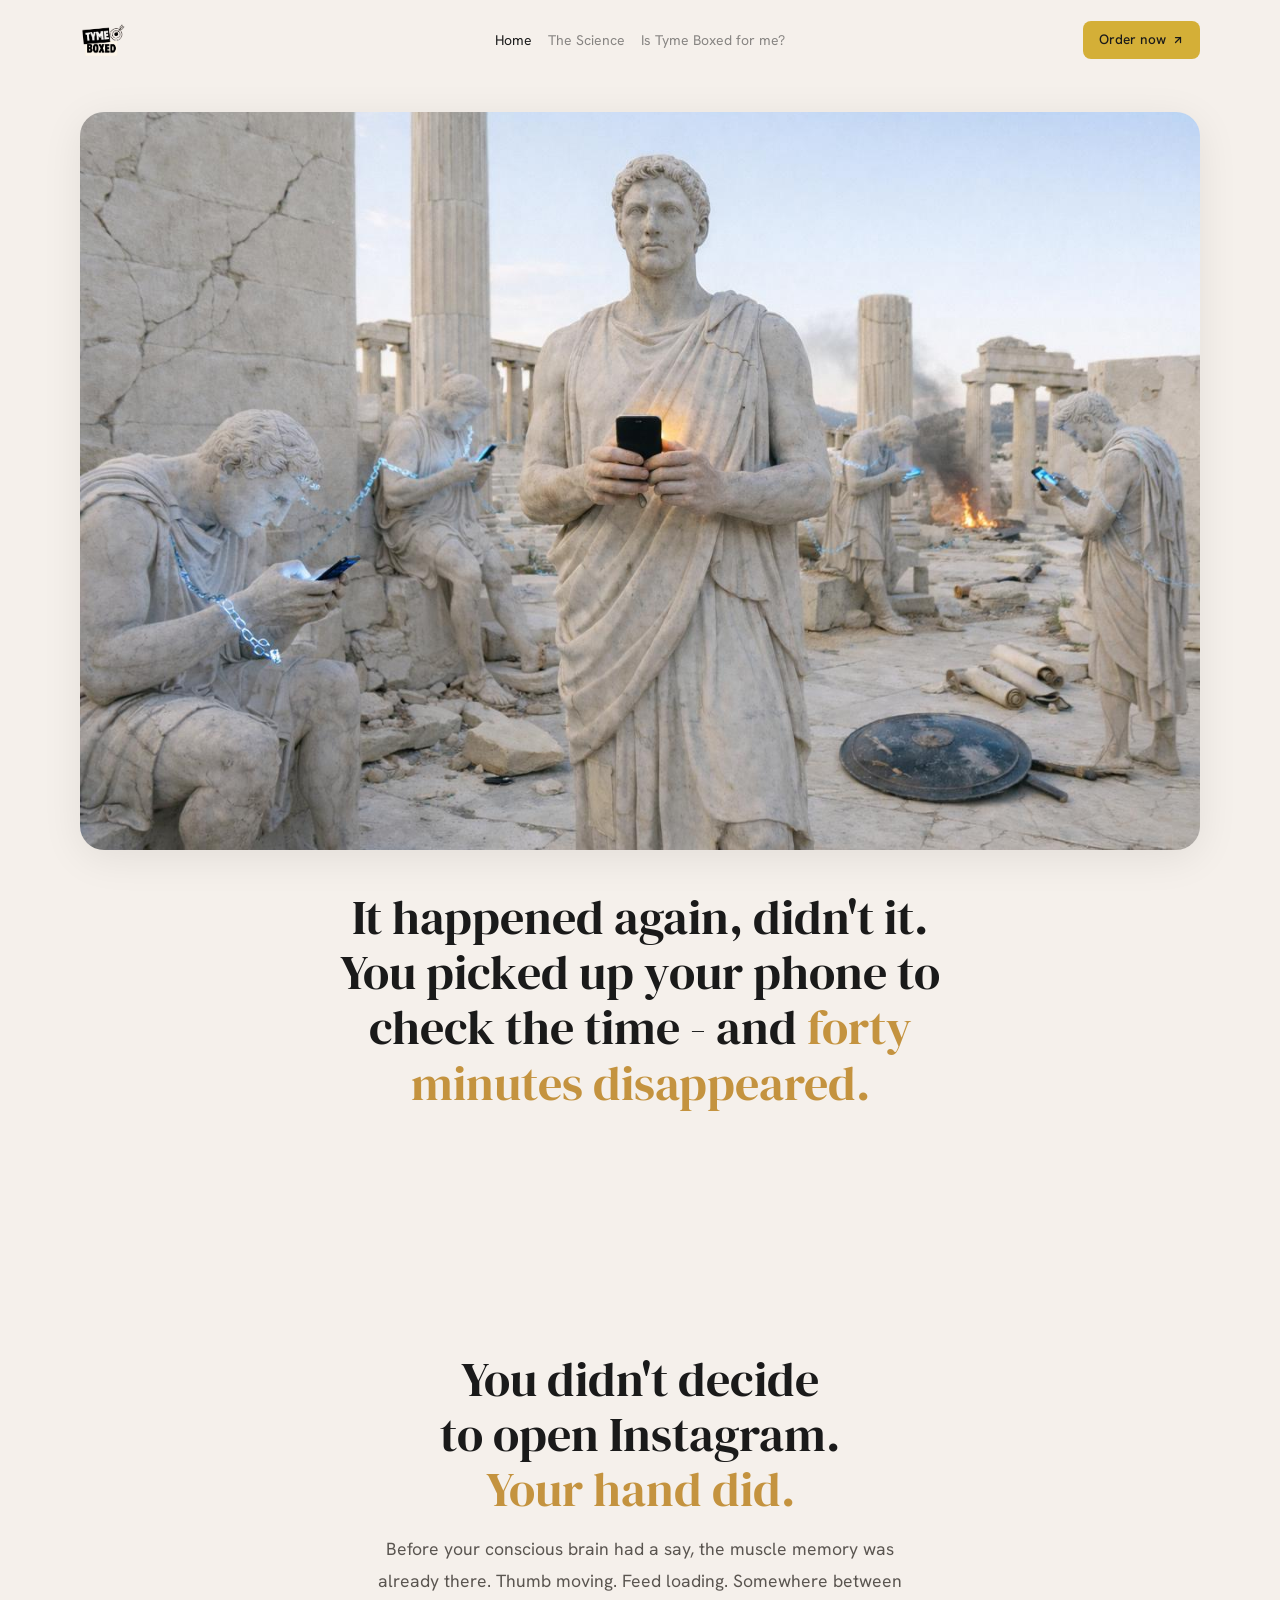
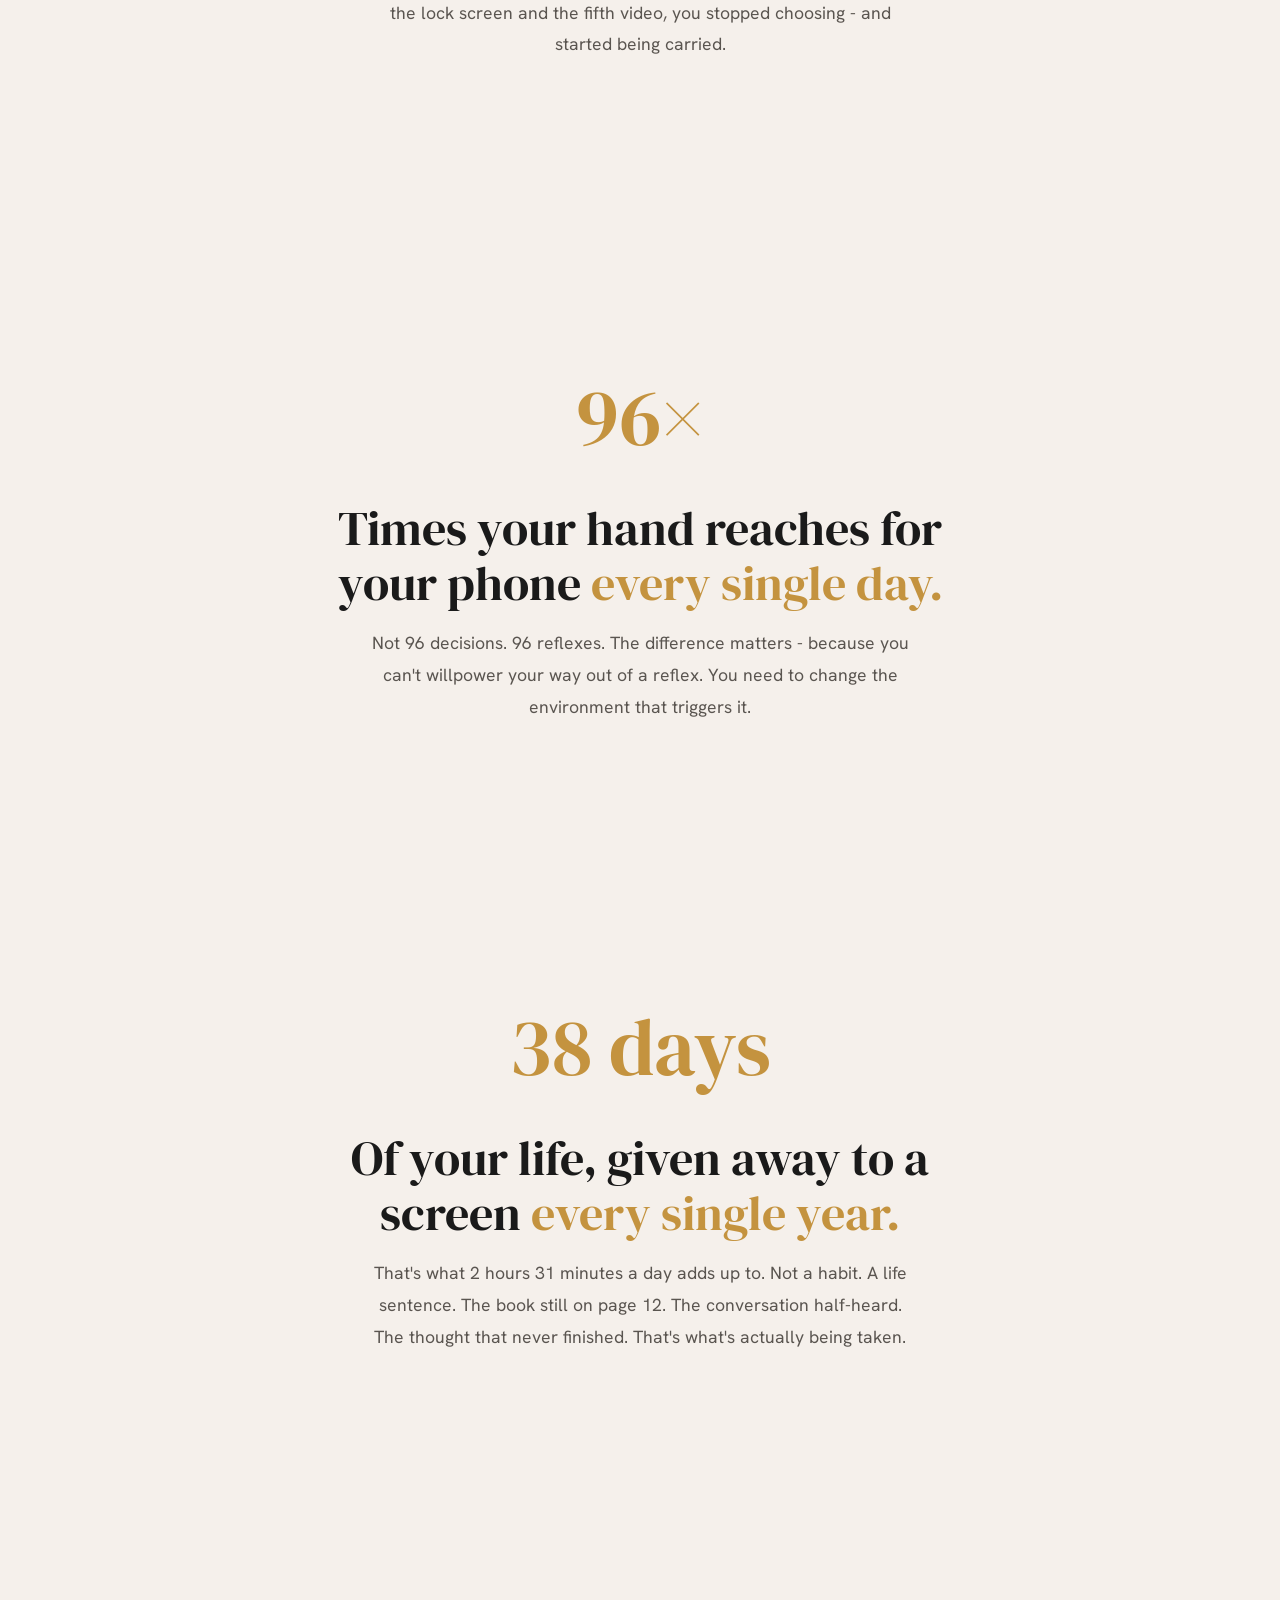
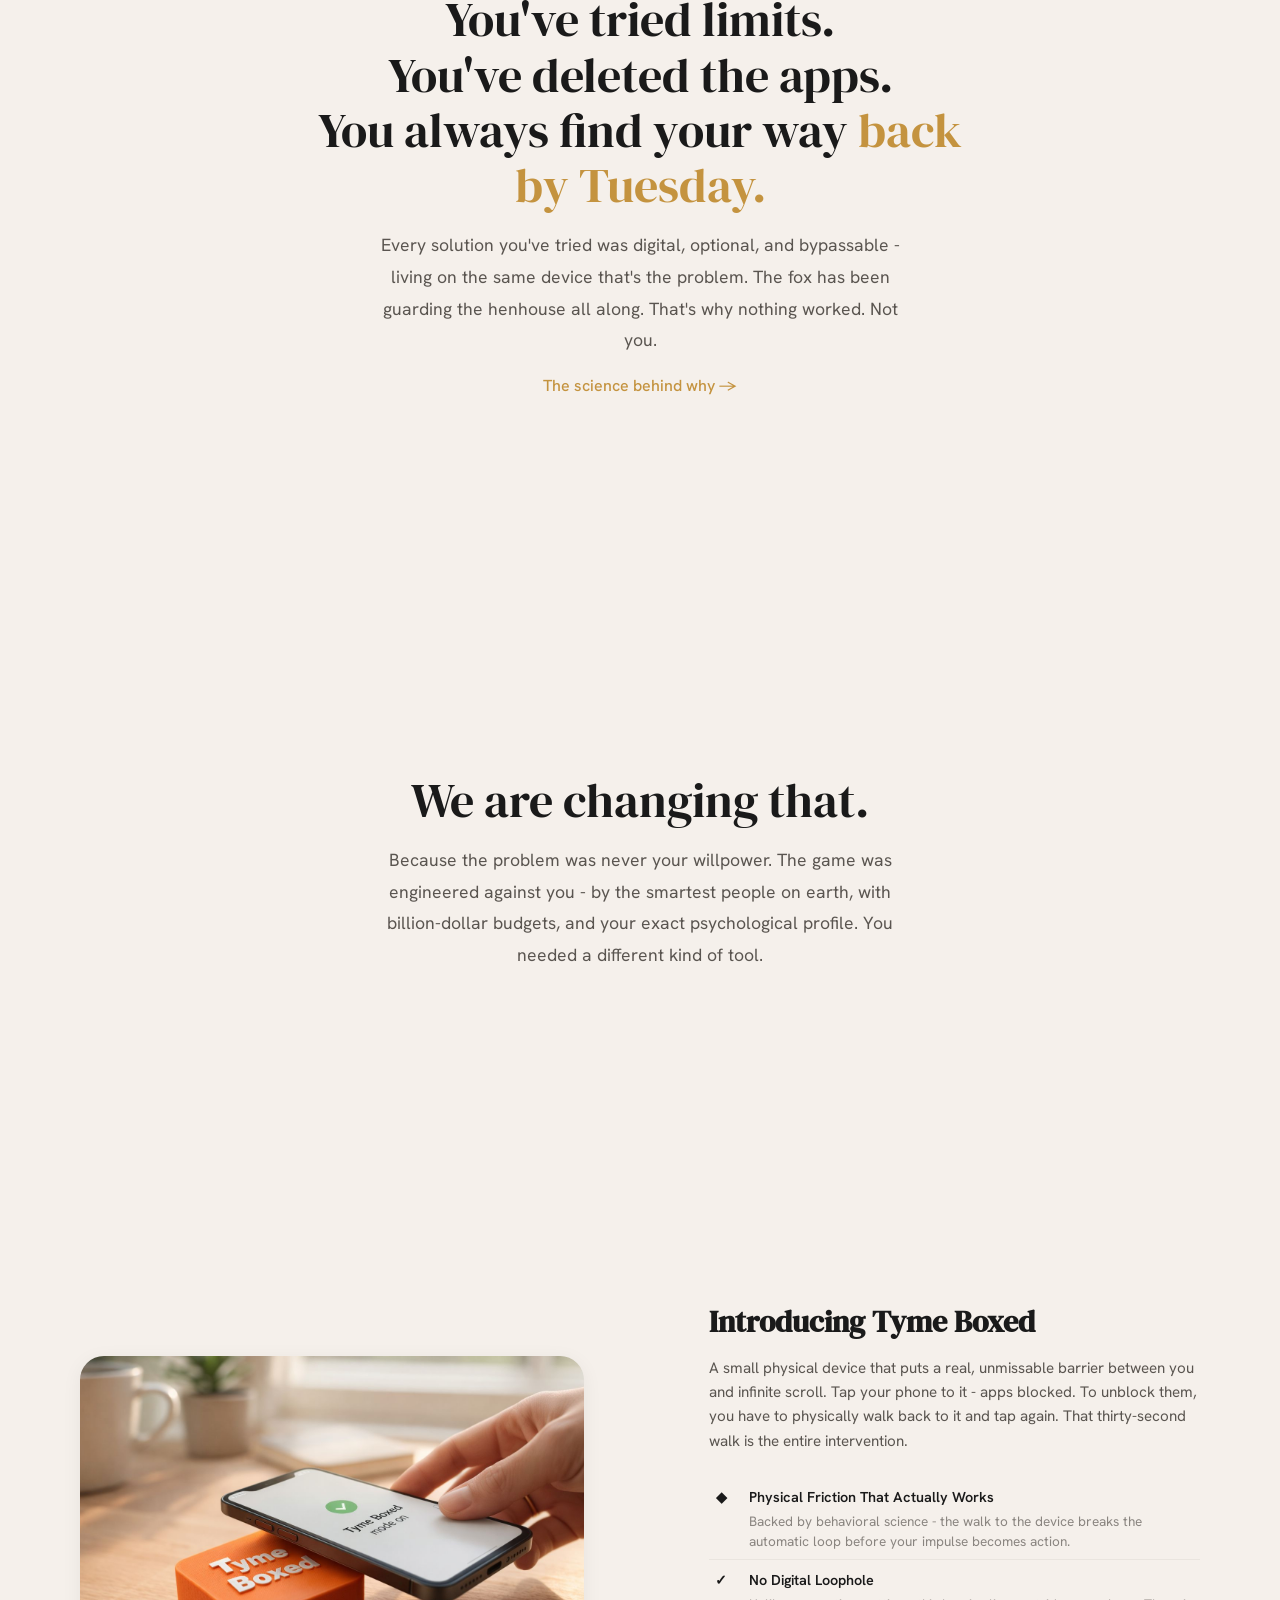
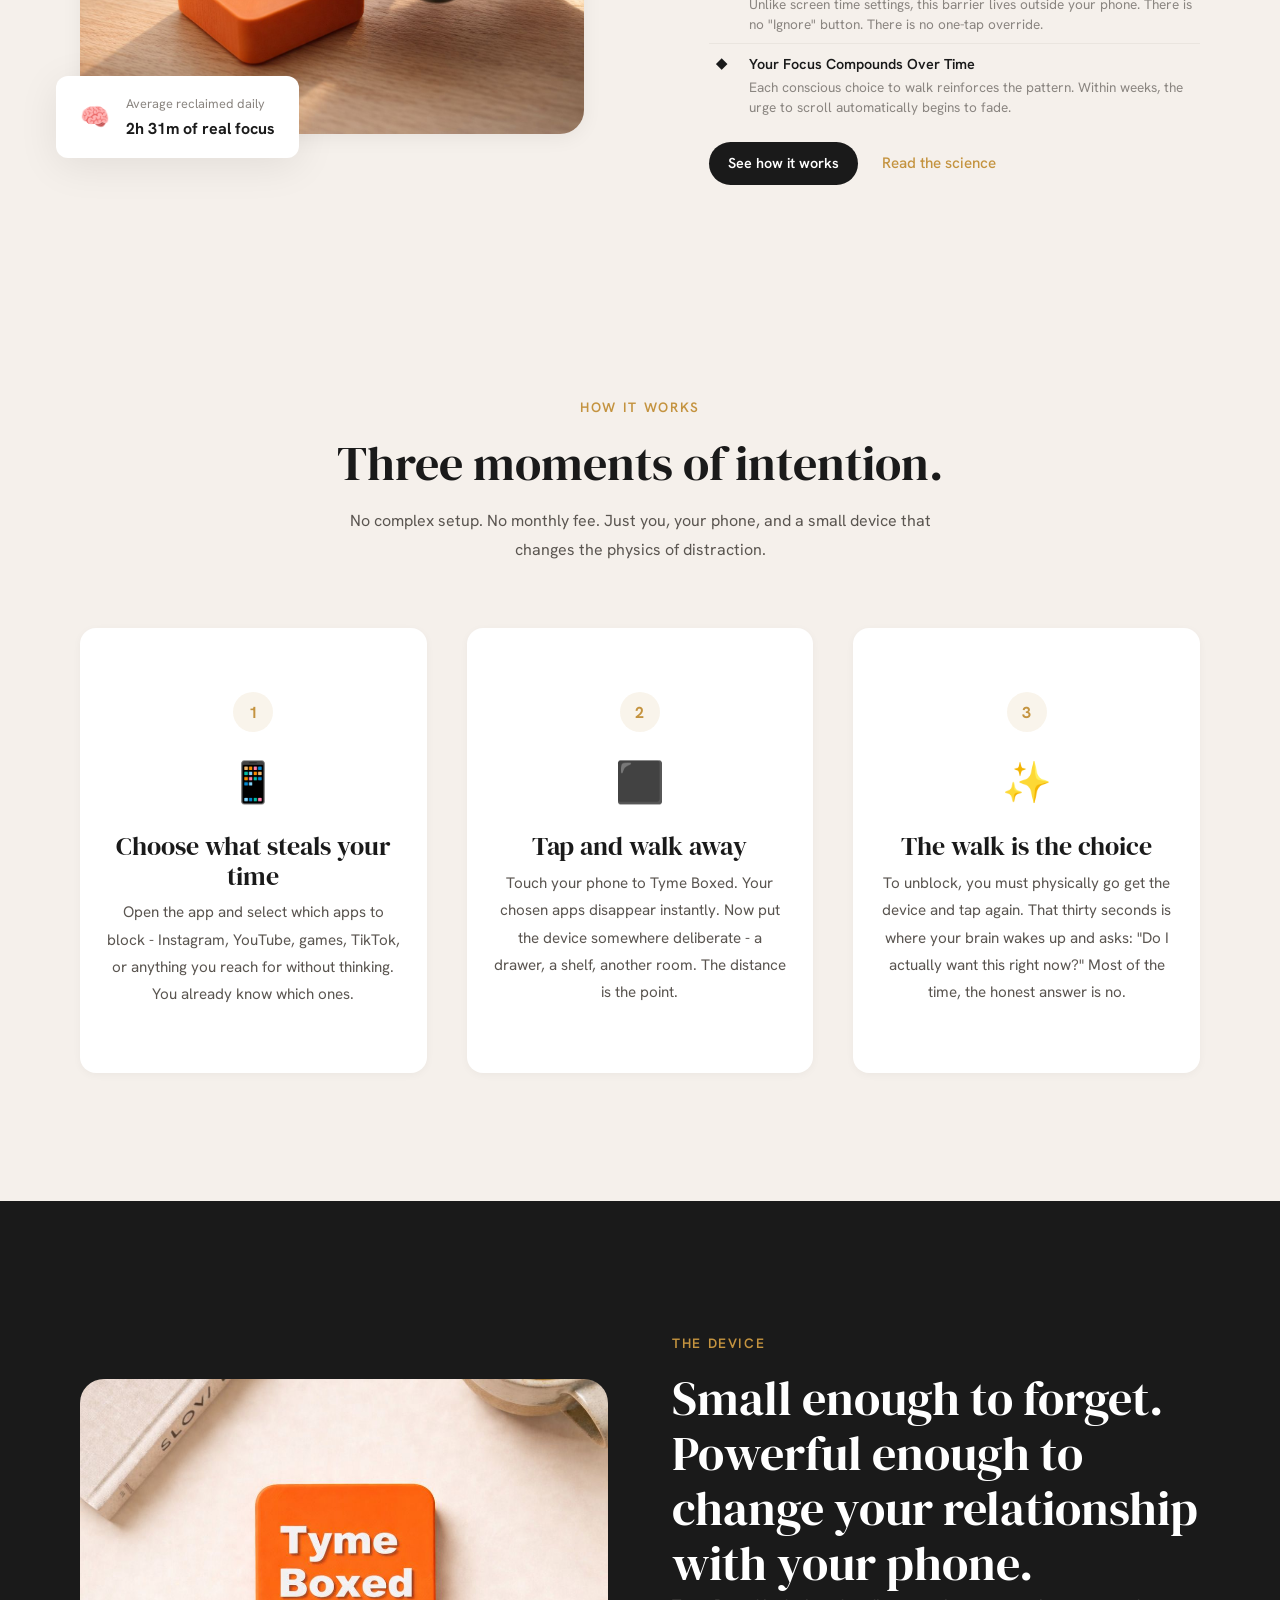
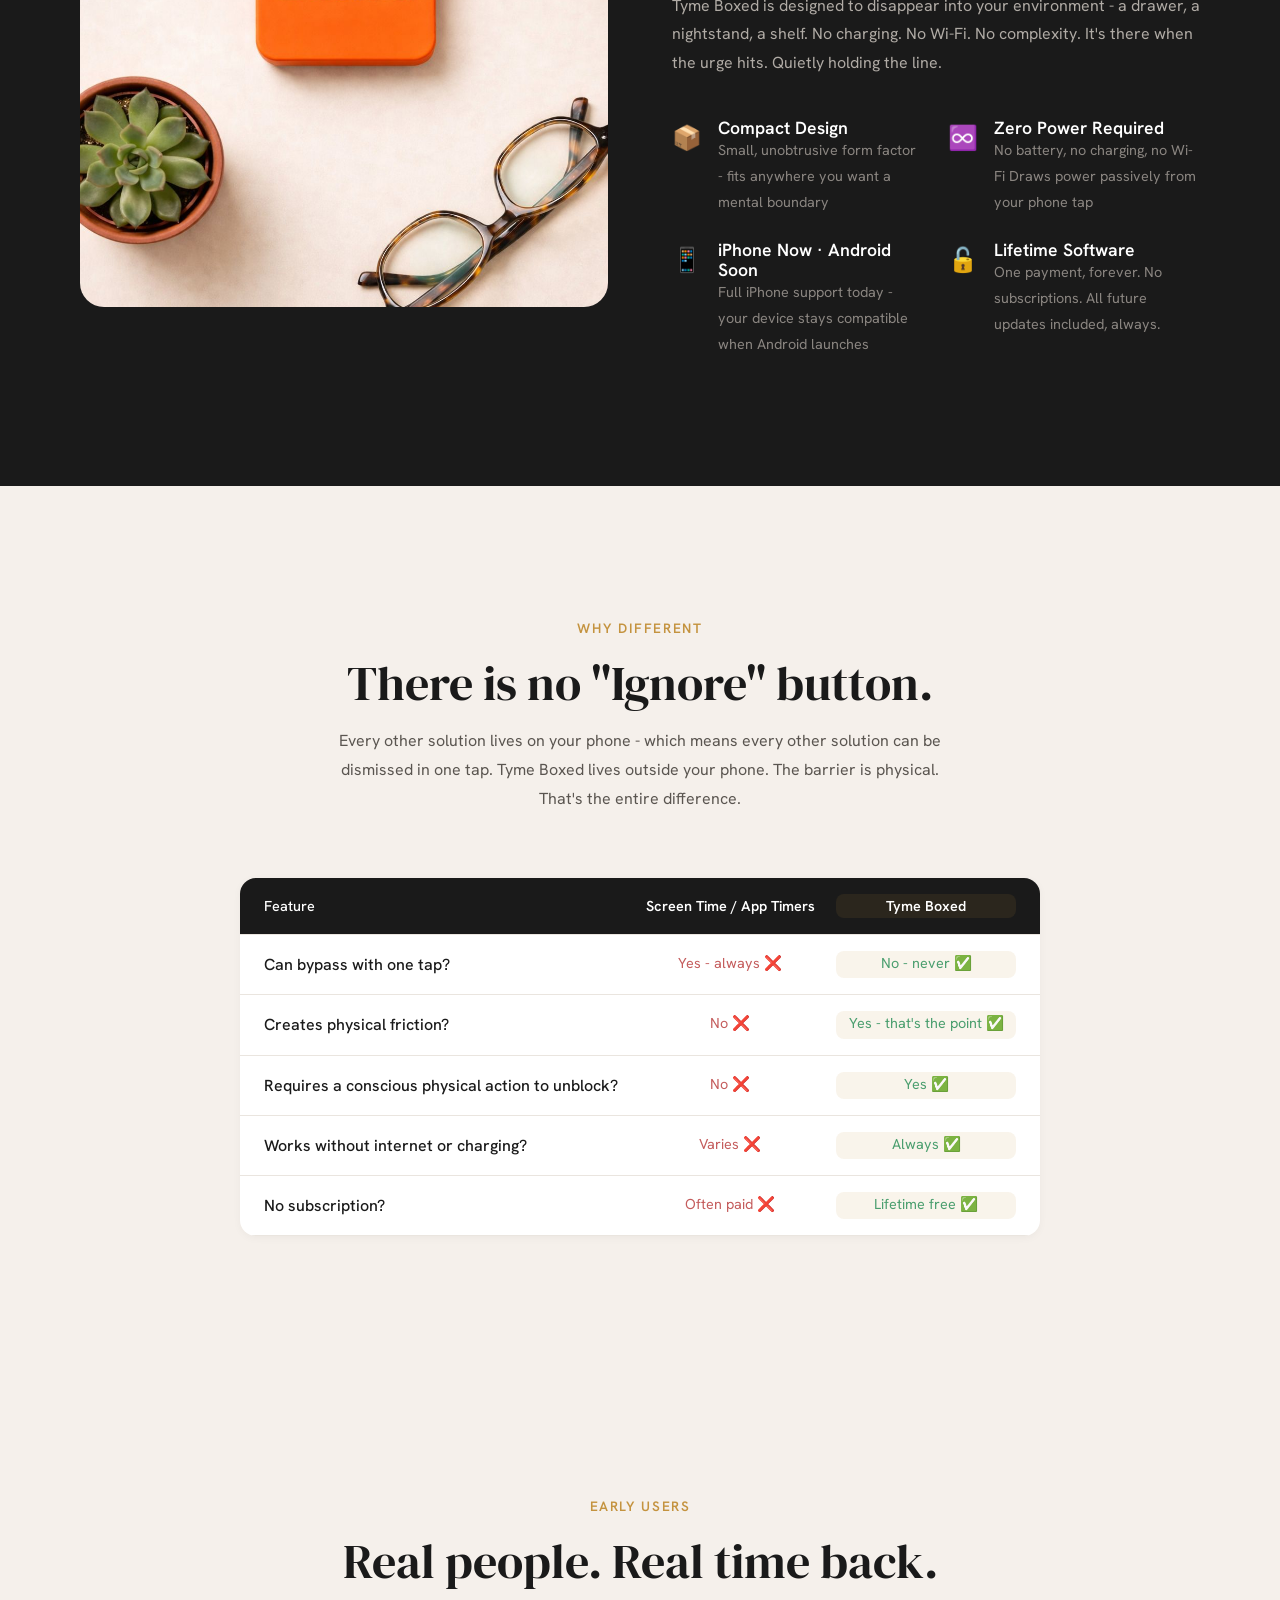
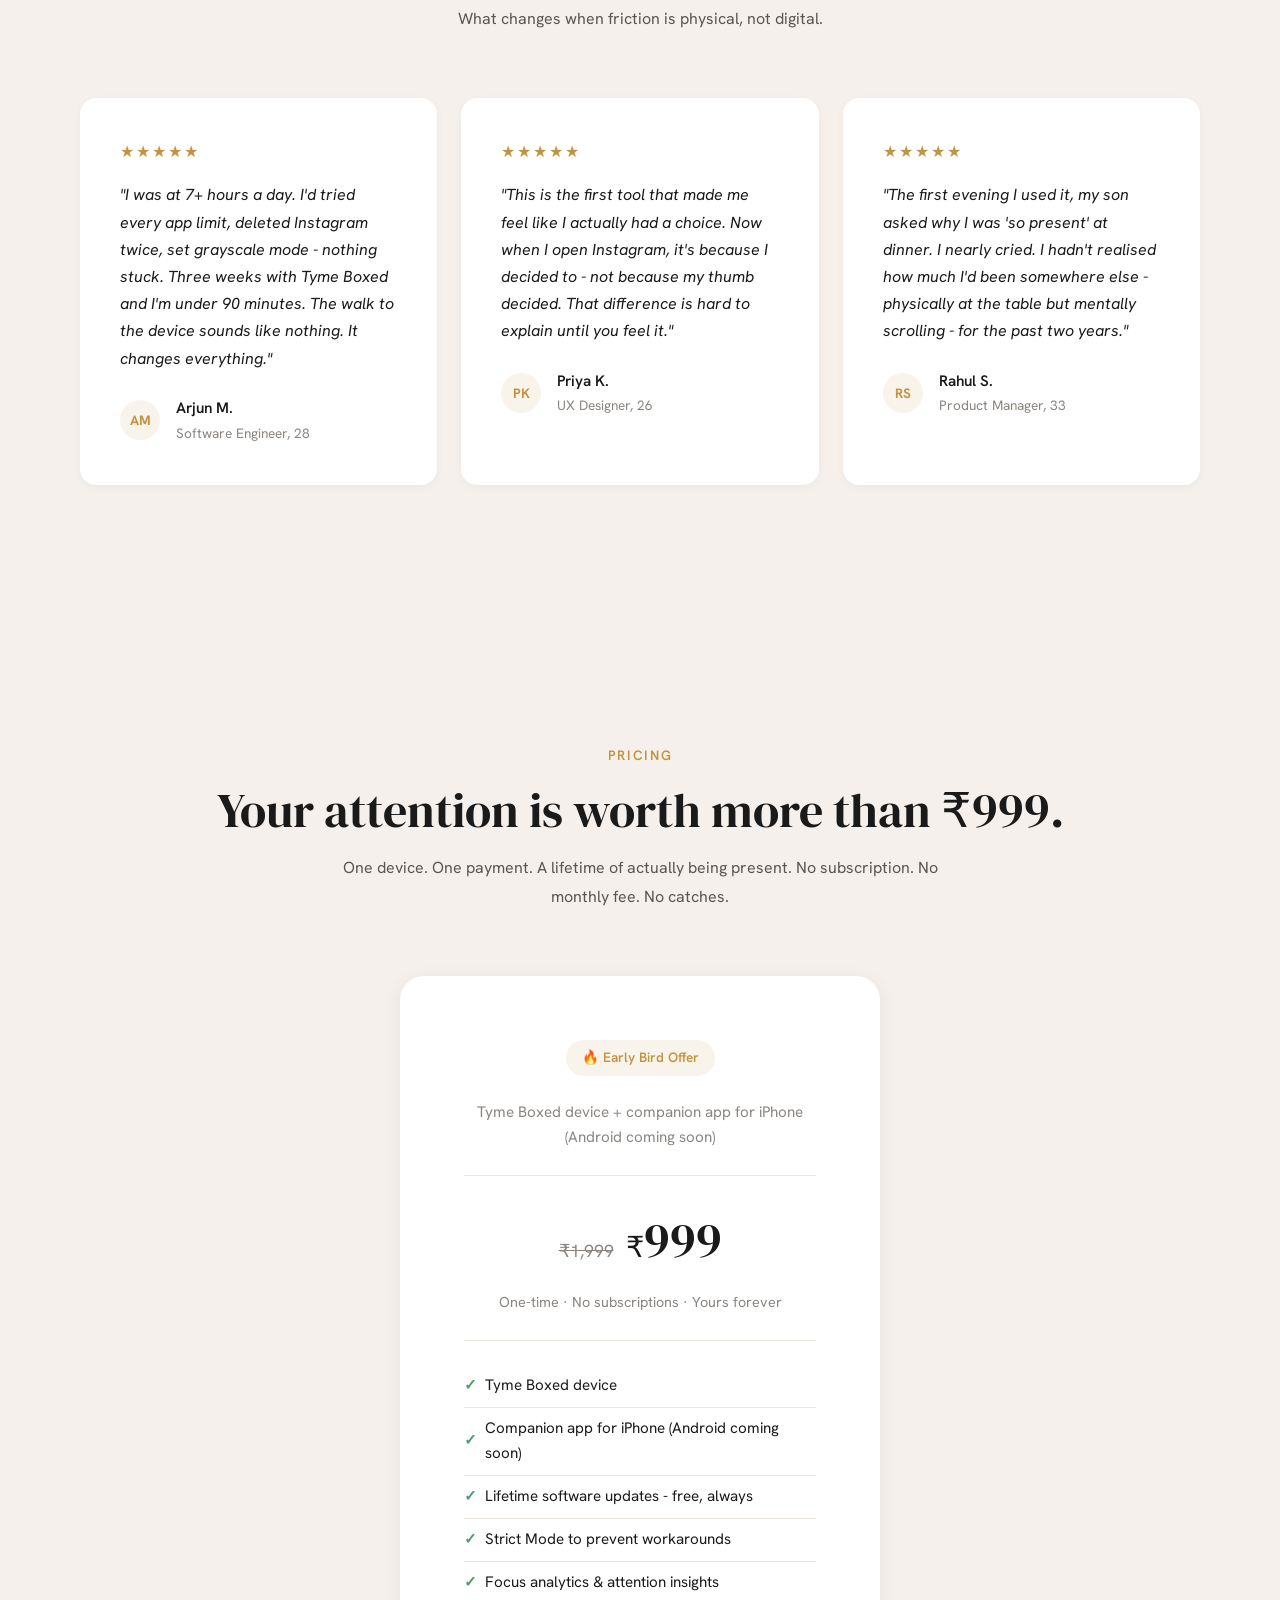
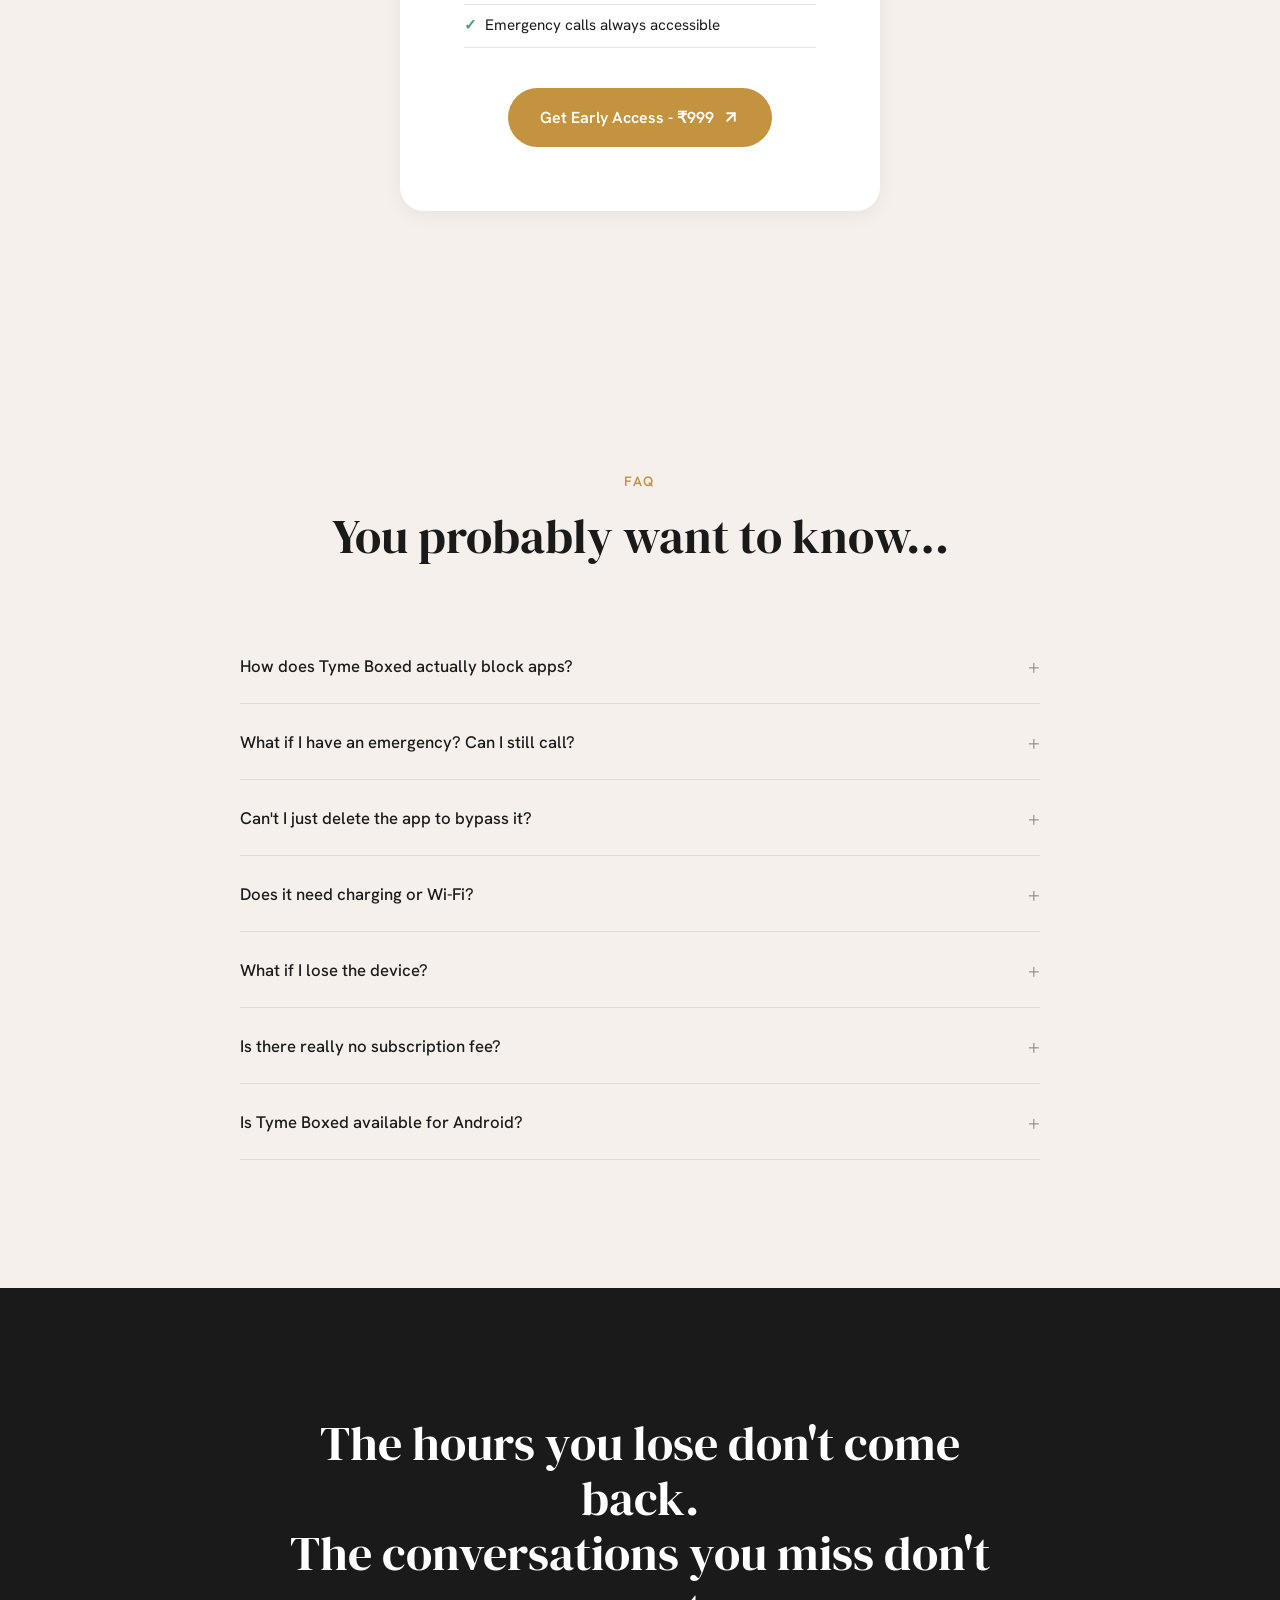
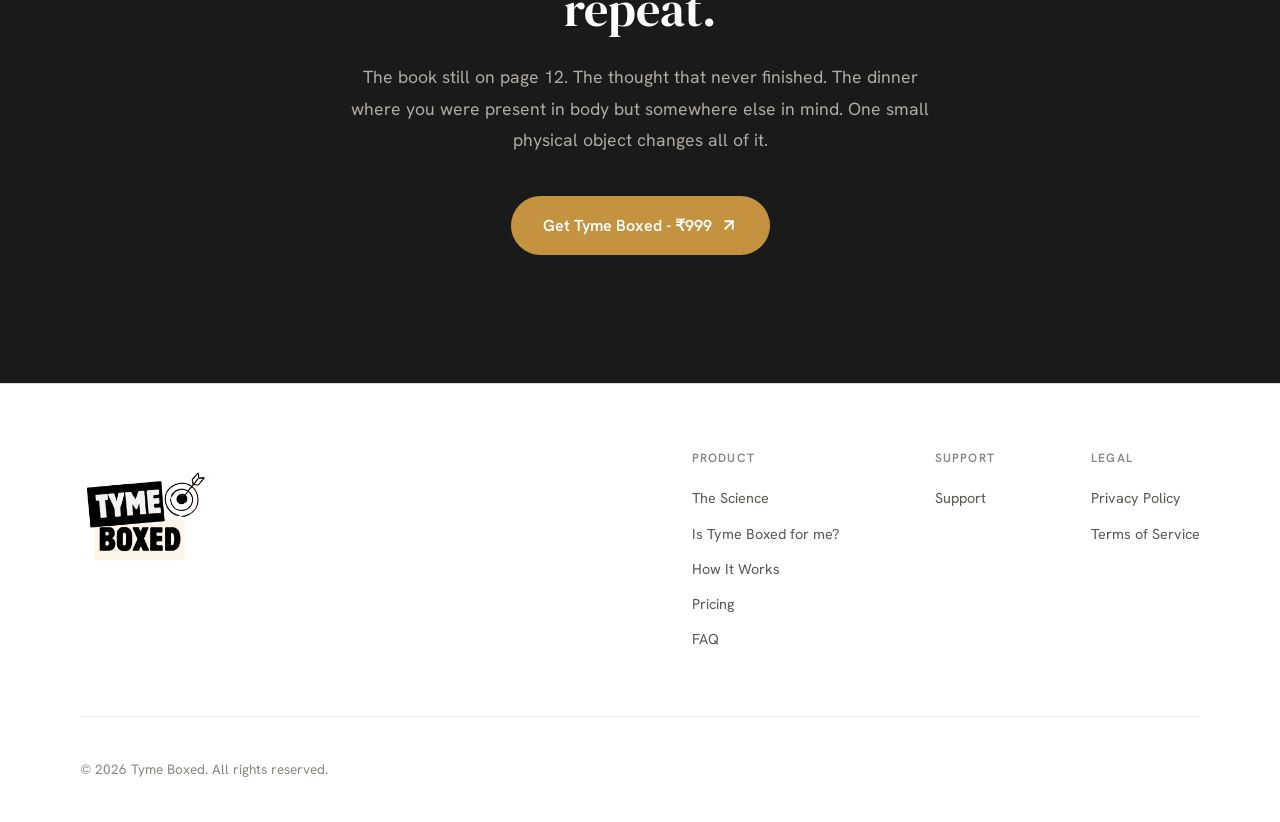
==== commit a0f502dc: "shopify Button" ====
--- a/index.html
+++ b/index.html
@@ -27,7 +27,7 @@
         <li><a href="quiz.html">Is Tyme Boxed for me?</a></li>
       </ul>
       <a href="preorder.html" class="nav-cta">
-        Pre-order now
+        Order now
         <svg viewBox="0 0 24 24" fill="none" stroke="currentColor" stroke-width="2.5" stroke-linecap="round"
           stroke-linejoin="round">
           <line x1="7" y1="17" x2="17" y2="7" />
--- a/style.css
+++ b/style.css
@@ -2152,6 +2152,14 @@
   color: #fff;
 }
 
+/* Order now button */
+.quiz-order-btn {
+  display: flex;
+  justify-content: center;
+  width: 100%;
+  margin-bottom: var(--space-sm);
+}
+
 /* Re-take button */
 .quiz-retake {
   display: block;
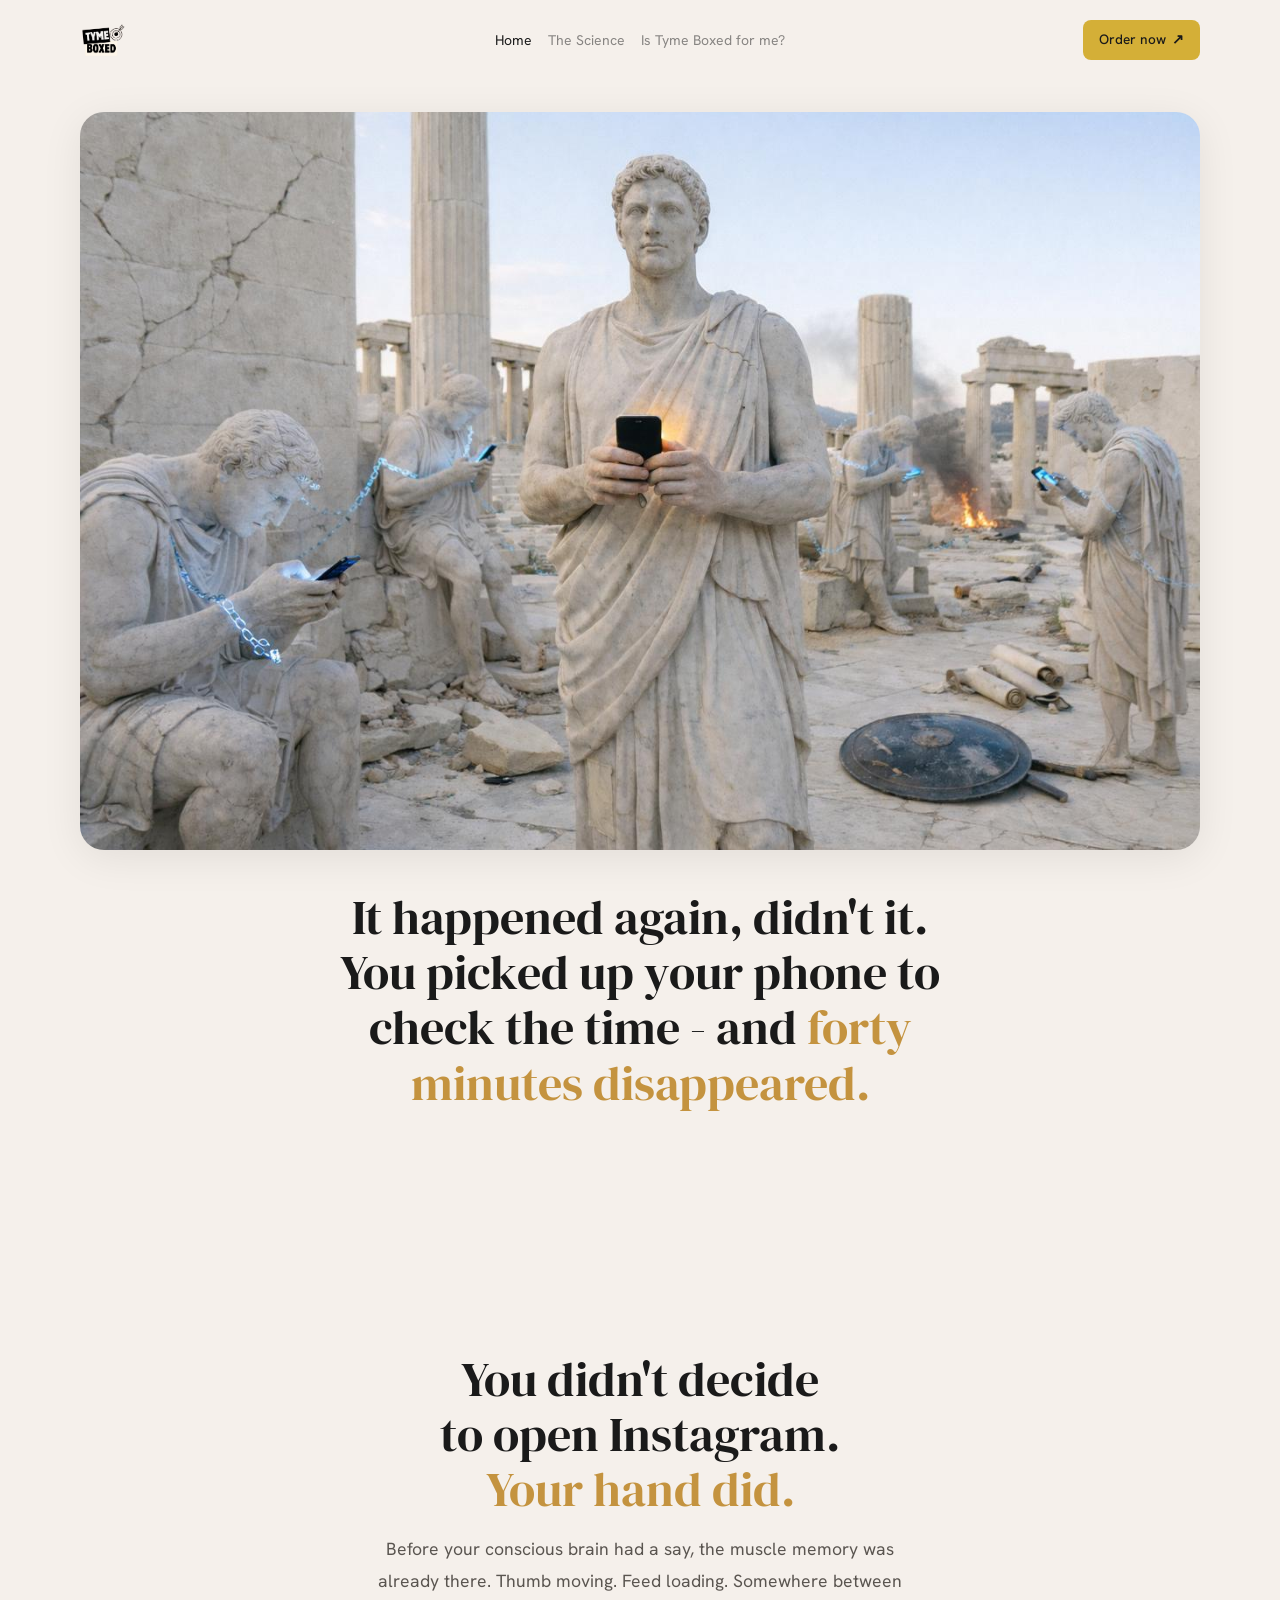
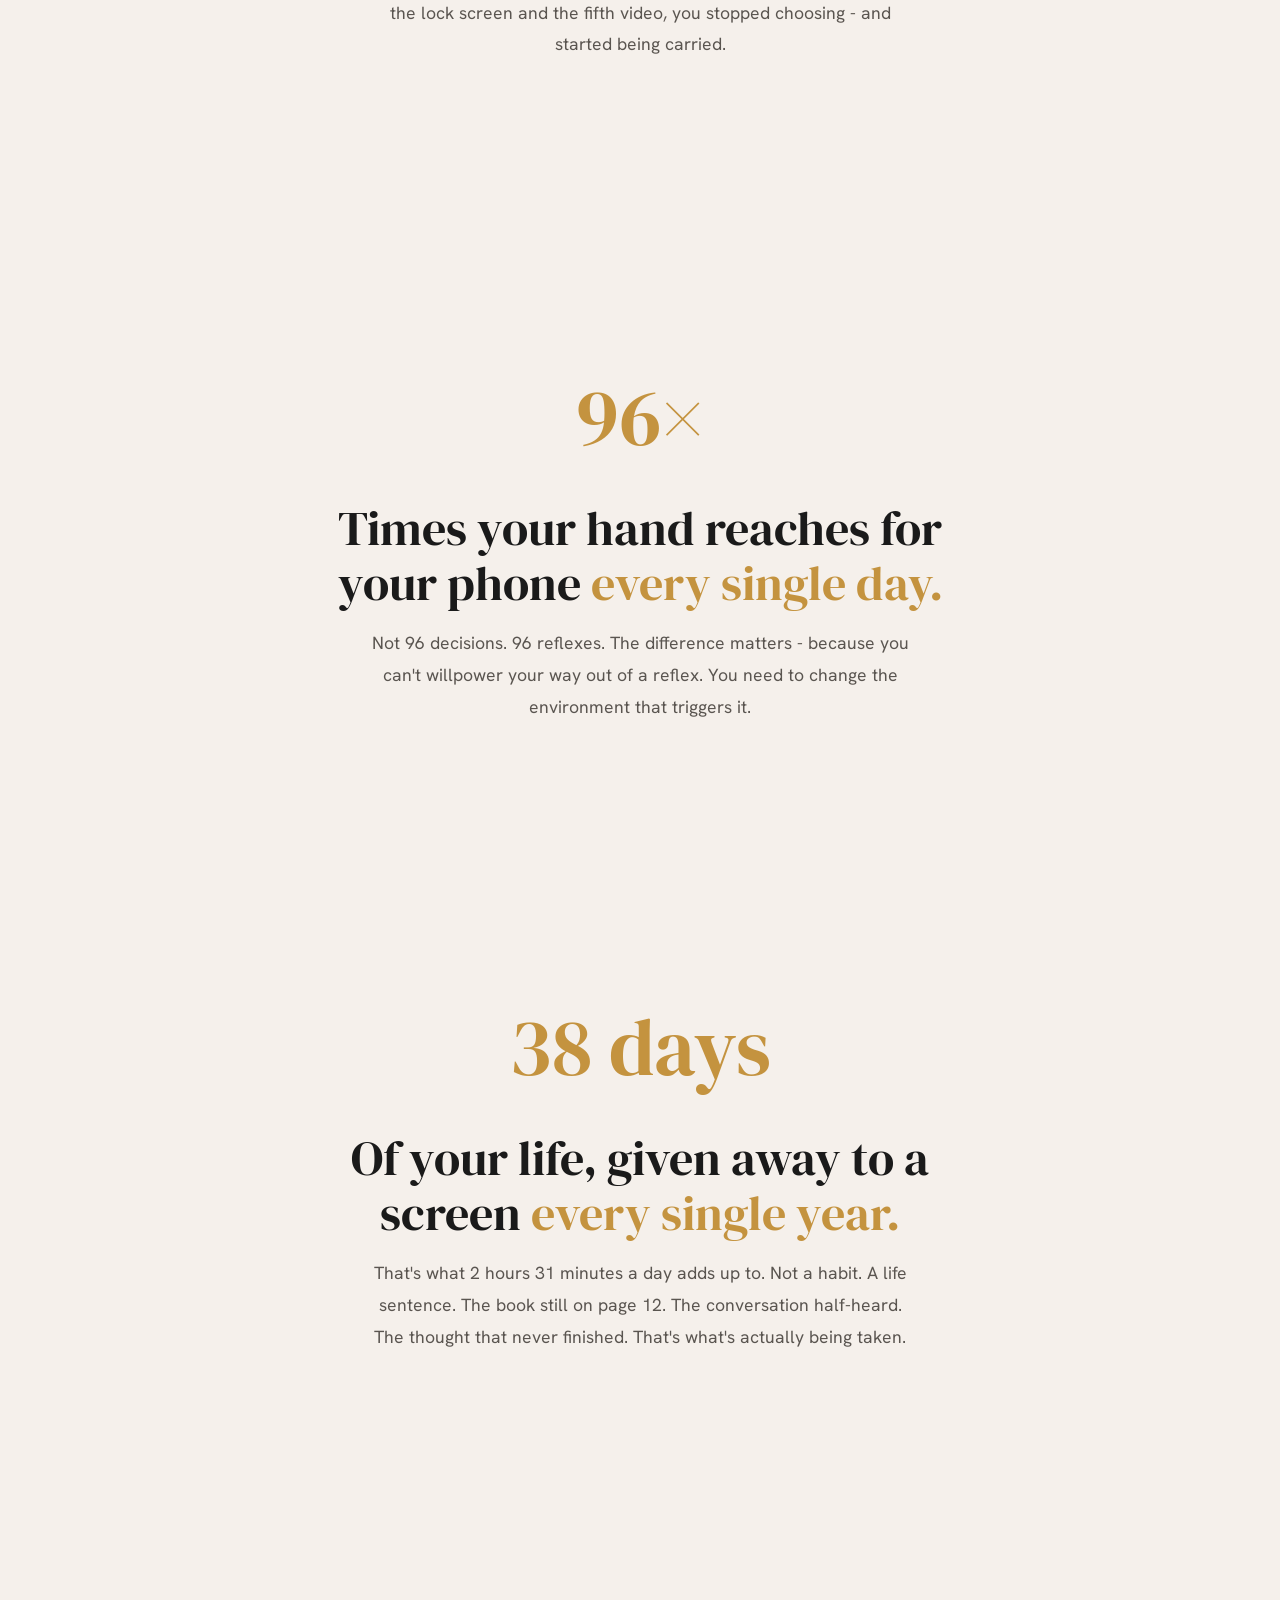
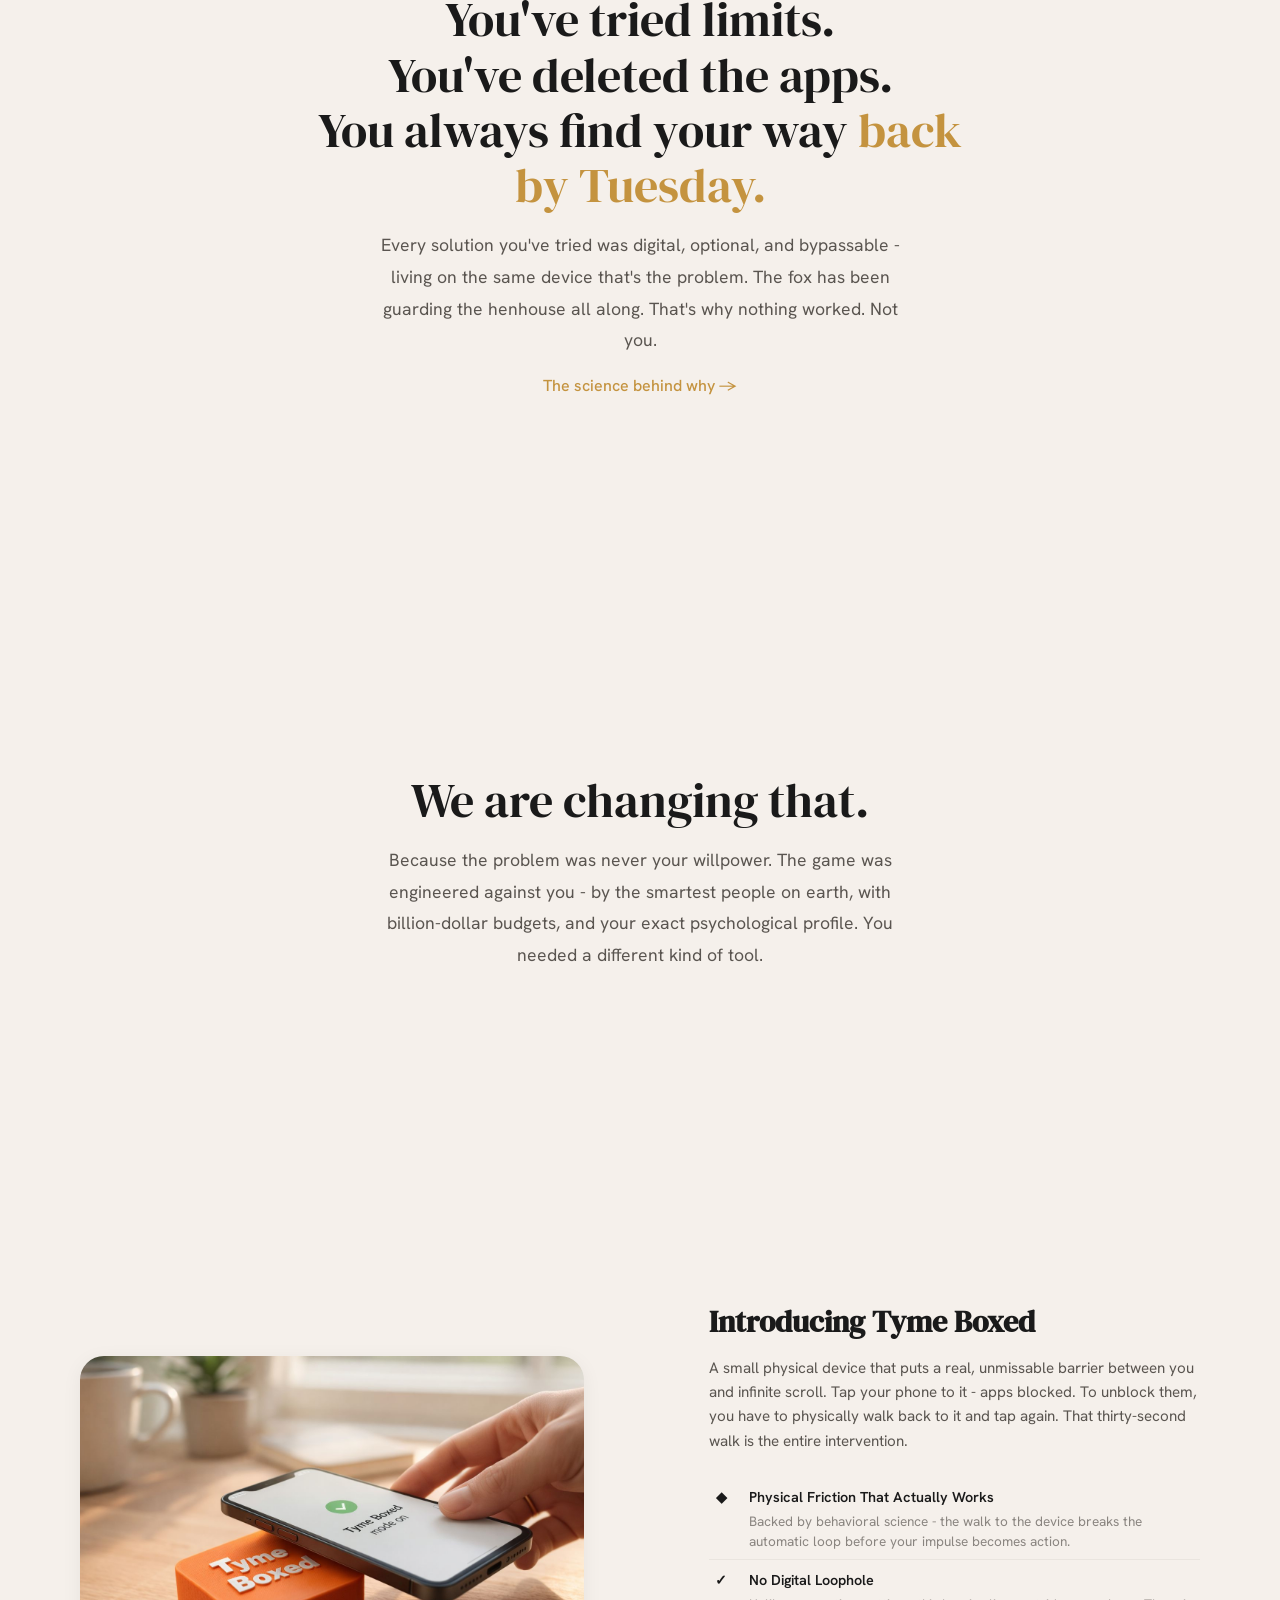
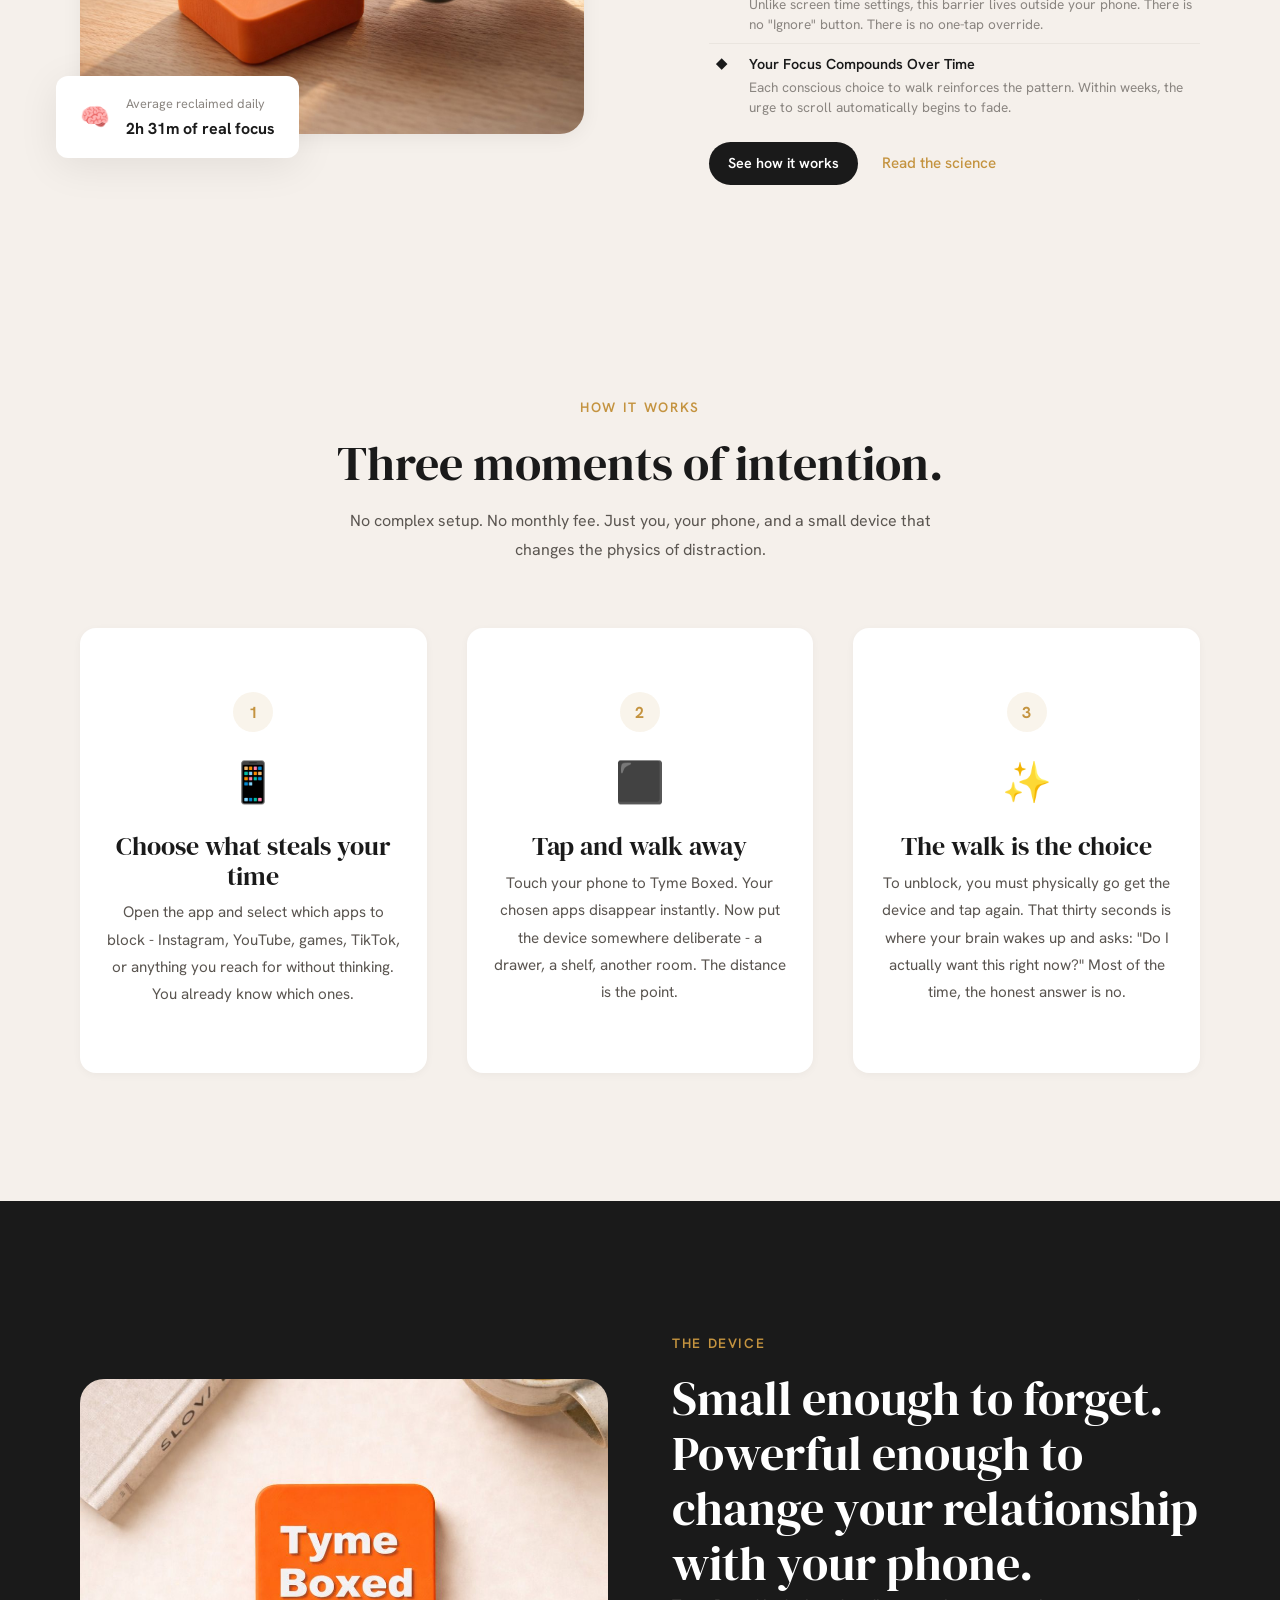
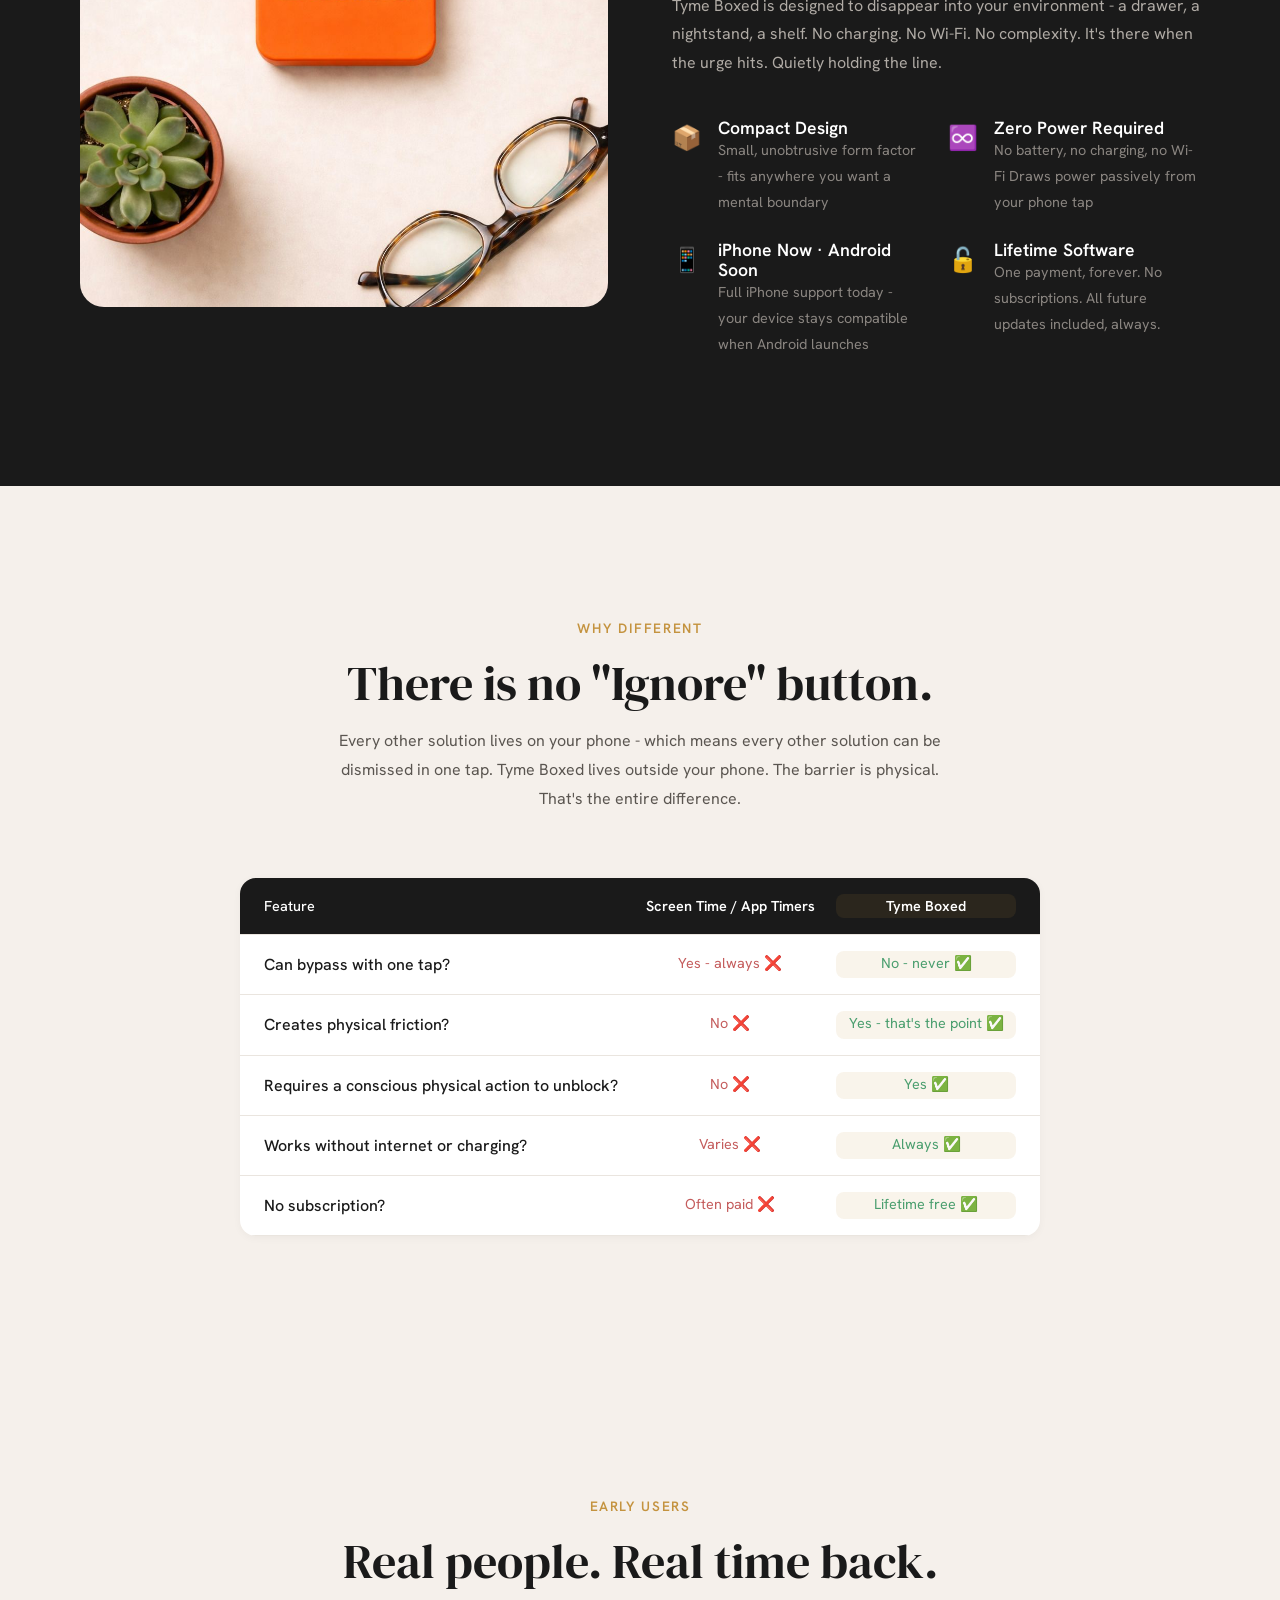
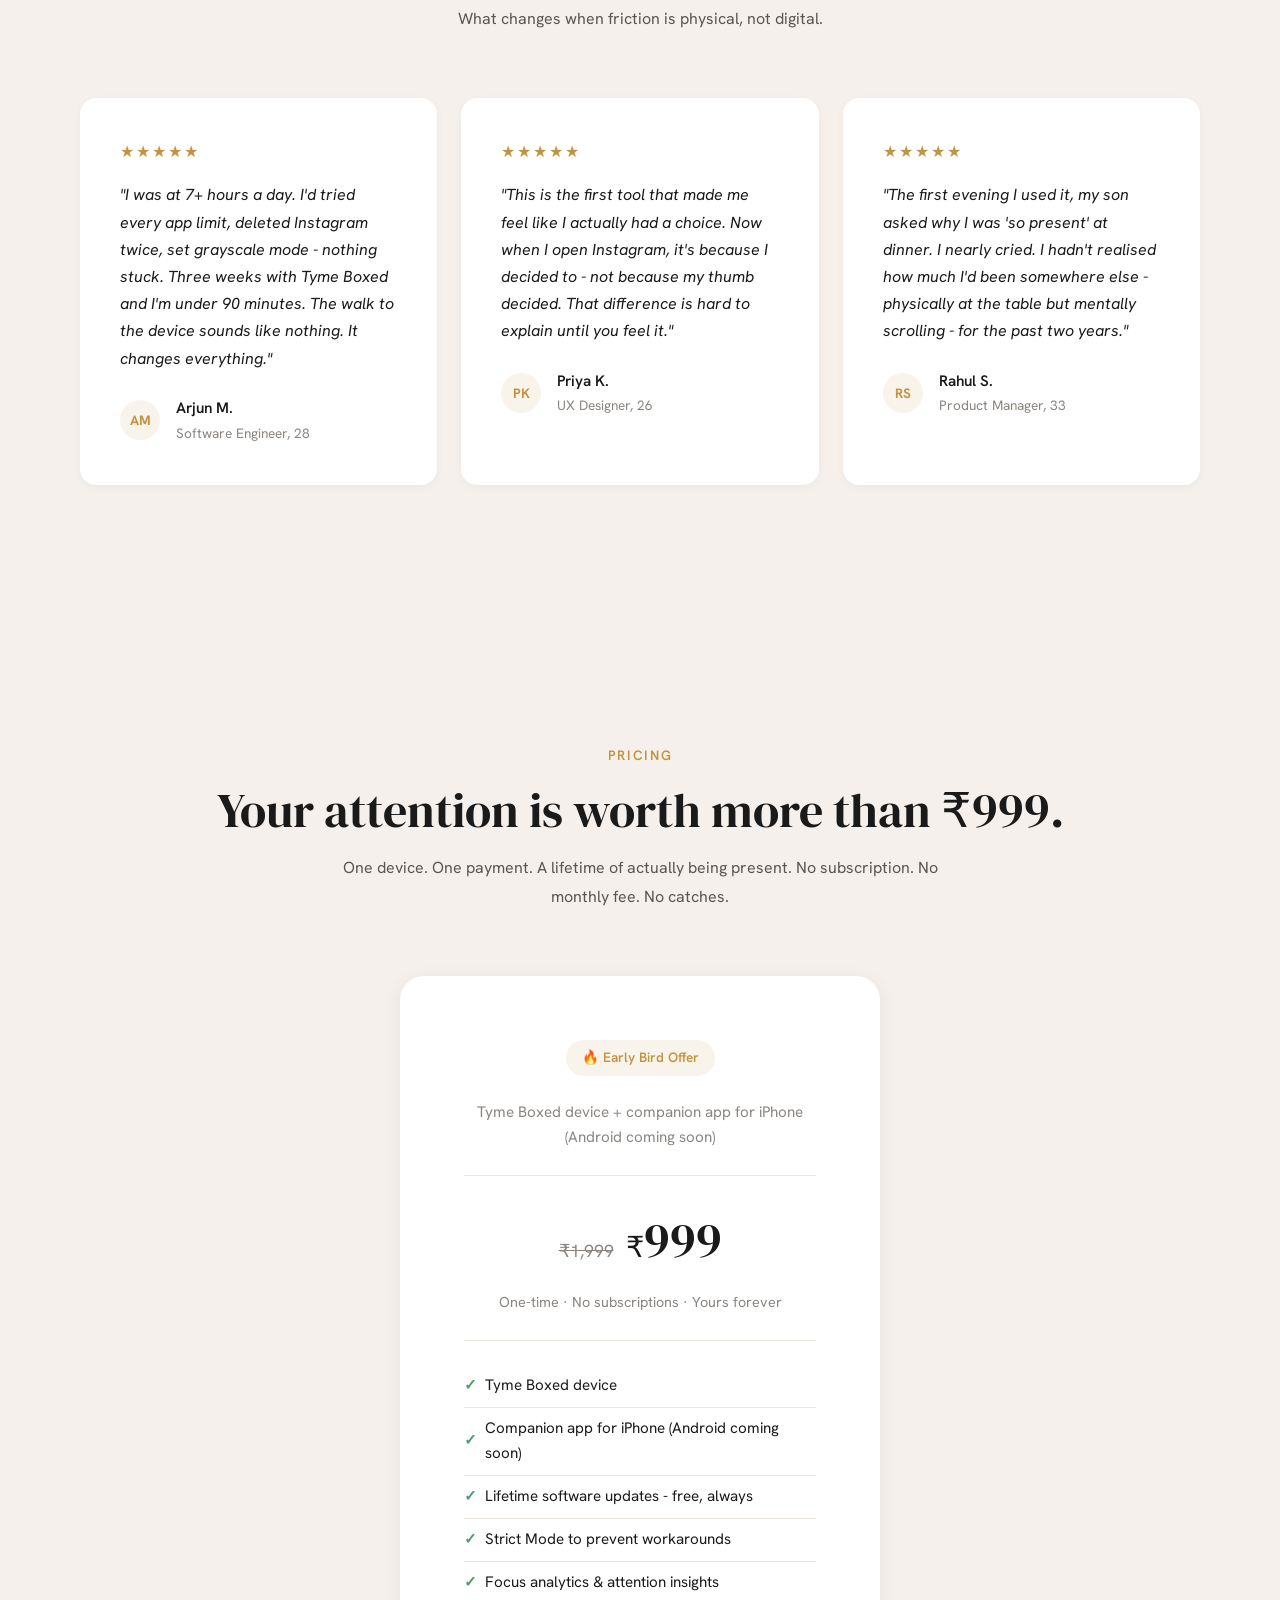
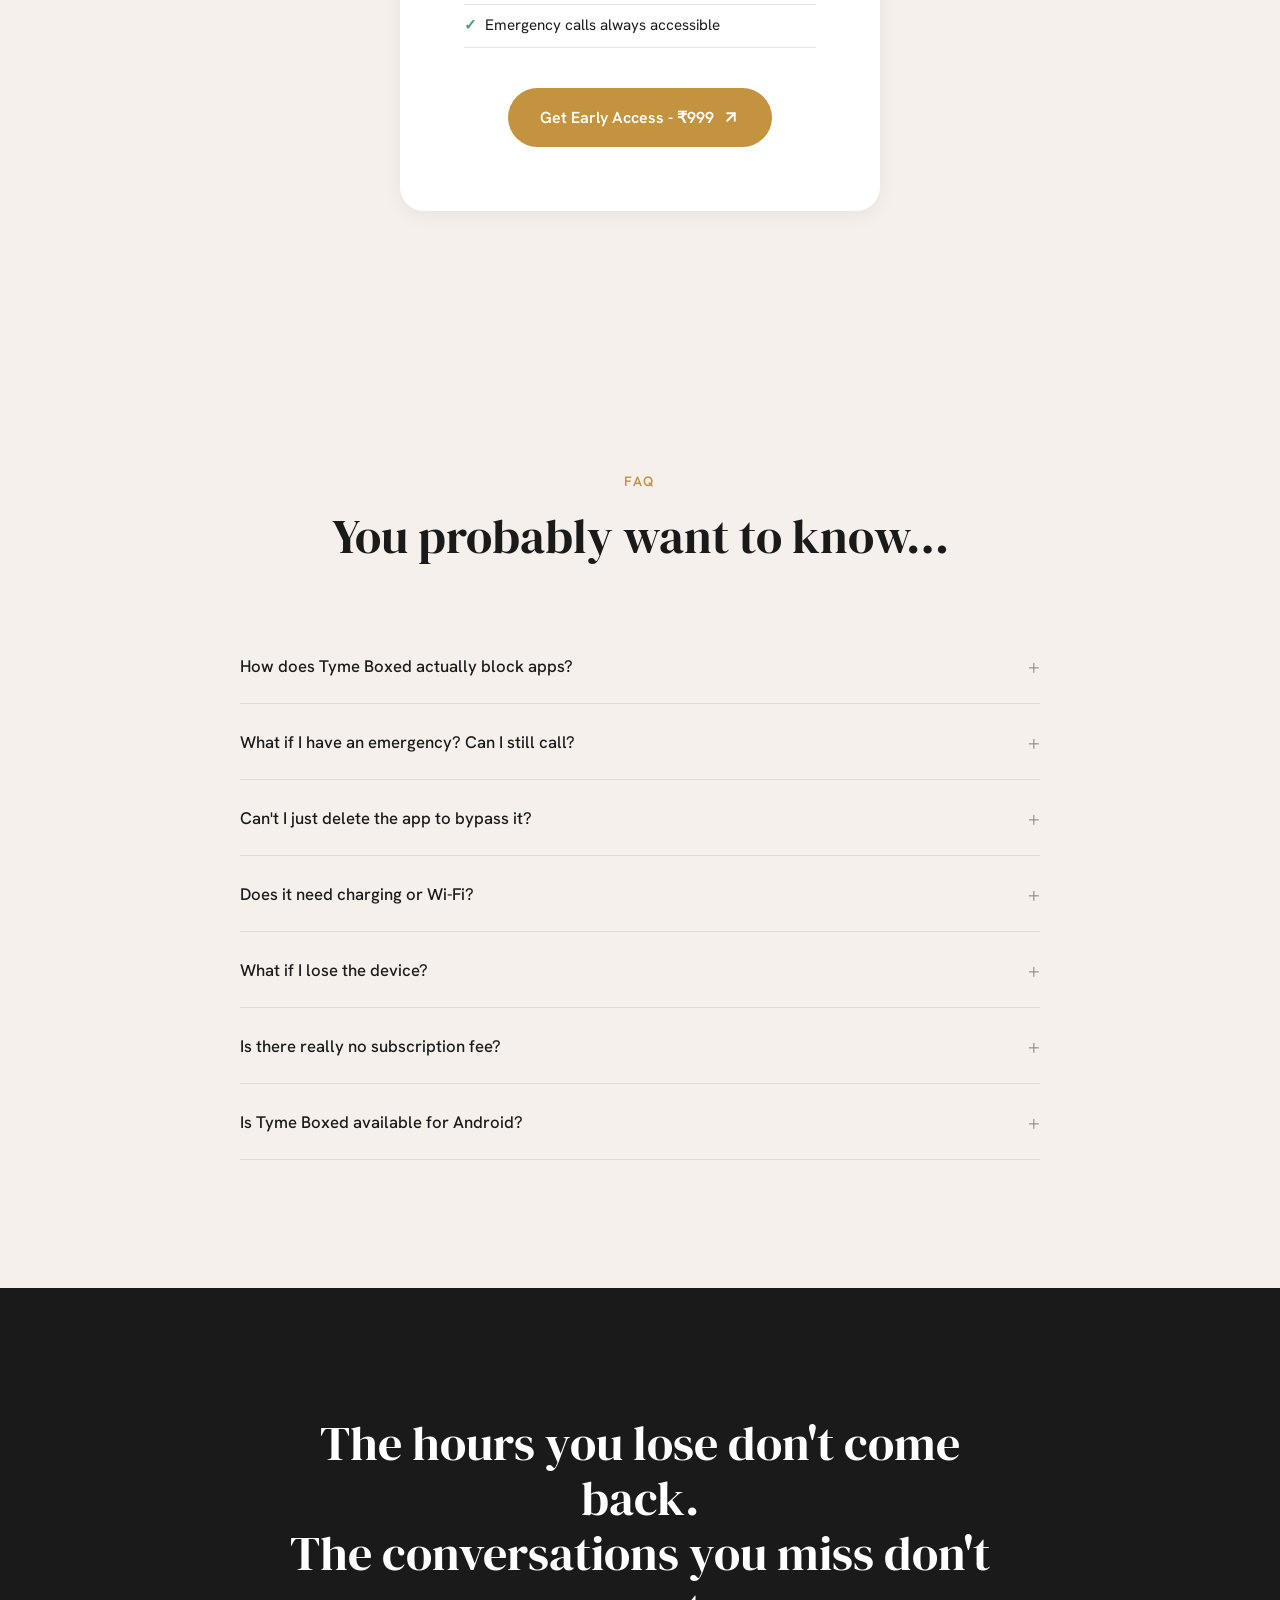
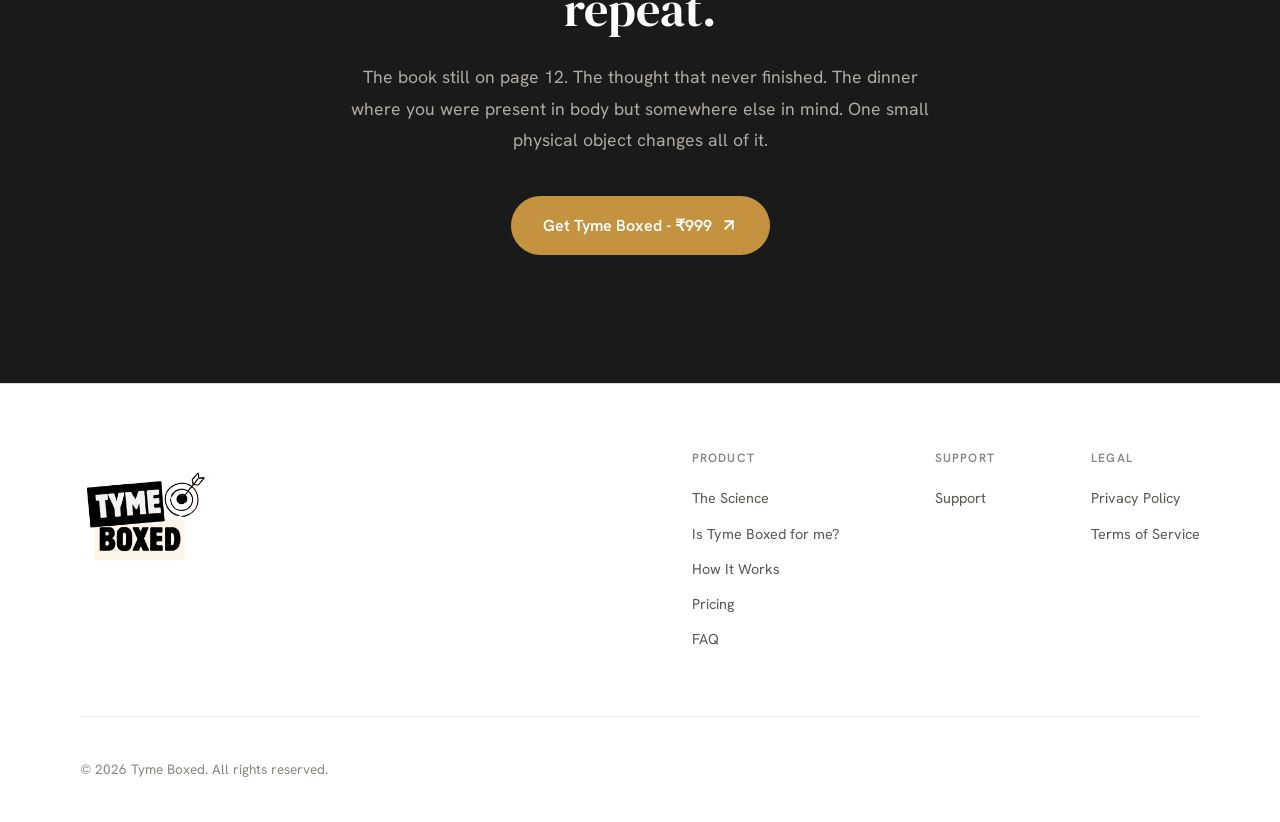
==== commit 663da979: "Order now button" ====
--- a/index.html
+++ b/index.html
@@ -25,18 +25,17 @@
         <li><a href="index.html" class="active">Home</a></li>
         <li><a href="science.html">The Science</a></li>
         <li><a href="quiz.html">Is Tyme Boxed for me?</a></li>
+        <li class="nav-cta-mobile"><a href="preorder.html" class="nav-cta nav-cta-in-menu">Order now ↗</a></li>
       </ul>
-      <a href="preorder.html" class="nav-cta">
-        Order now
-        <svg viewBox="0 0 24 24" fill="none" stroke="currentColor" stroke-width="2.5" stroke-linecap="round"
-          stroke-linejoin="round">
-          <line x1="7" y1="17" x2="17" y2="7" />
-          <polyline points="7 7 17 7 17 17" />
-        </svg>
-      </a>
-      <button class="nav-hamburger" id="navHamburger" aria-label="Toggle menu">
-        <span></span><span></span><span></span>
-      </button>
+      <div class="nav-right">
+        <a href="preorder.html" class="nav-cta">
+          Order now
+          <span class="nav-cta-arrow">↗</span>
+        </a>
+        <button class="nav-hamburger" id="navHamburger" aria-label="Toggle menu">
+          <span></span><span></span><span></span>
+        </button>
+      </div>
     </div>
   </nav>
 
--- a/style.css
+++ b/style.css
@@ -88,6 +88,8 @@
   color: var(--text-primary);
   background: var(--bg-primary);
   overflow-x: hidden;
+  overflow-y: auto;
+  -webkit-overflow-scrolling: touch;
 }
 
 img {
@@ -234,7 +236,7 @@
   background: var(--accent-gold-light);
   color: var(--text-primary) !important;
   opacity: 1 !important;
-  padding: 0.45rem 1rem;
+  padding: 0.5rem 1rem;
   border-radius: var(--radius-sm);
   font-size: 0.85rem;
   font-weight: 500;
@@ -251,6 +253,24 @@
 .nav-cta svg {
   width: 12px;
   height: 12px;
+}
+
+.nav-cta-arrow {
+  font-size: 1em;
+  line-height: 1;
+  font-weight: 900;
+}
+
+/* Order now in mobile menu - hidden on desktop */
+.nav-cta-mobile {
+  display: none;
+}
+
+/* Nav right: Order now + Hamburger (grouped on mobile) */
+.nav-right {
+  display: flex;
+  align-items: center;
+  gap: 0.5rem;
 }
 
 /* Hamburger */
@@ -379,8 +399,8 @@
   max-width: 600px;
   margin: 0 auto;
   font-family: var(--font-heading);
-  font-weight: 400;
-  font-size: 48px;
+  font-weight: 300;
+  
 }
 
 .hero-description {
@@ -2327,8 +2347,31 @@
     opacity: 0.7;
   }
 
+  .nav-right {
+    gap: 0.35rem;
+  }
+
   .nav-cta {
-    display: none;
+    display: inline-flex !important;
+    visibility: visible !important;
+    padding: 0.45rem 0.9rem;
+    font-size: 0.85rem;
+    flex-shrink: 0;
+    border-radius: var(--radius-sm);
+  }
+
+  /* Order now in mobile menu */
+  .nav-cta-mobile {
+    display: block;
+    margin-top: var(--space-md);
+    padding-top: var(--space-md);
+    border-top: 1px solid var(--border-light);
+  }
+
+  .nav-cta-in-menu {
+    display: inline-flex !important;
+    justify-content: center;
+    width: 100%;
   }
 
   .nav-hamburger {
@@ -2356,11 +2399,46 @@
   }
 
   .hero-headline {
-    font-size: 48px;
+    font-size: clamp(1.6rem, 5vw, 2.2rem);
+    line-height: 1.4;
+    padding: 0 var(--space-sm);
+    word-wrap: break-word;
+    overflow-wrap: break-word;
+  }
+
+  .hero {
+    min-height: auto;
+    padding: calc(var(--space-lg) + 60px) 0 var(--space-lg);
+  }
+
+  .hero-text-row {
+    padding: 0 var(--space-md);
+  }
+
+  .hero .hero-container {
+    padding: 0 var(--space-md);
+    overflow-x: hidden;
+  }
+
+  .hero {
+    overflow-x: hidden;
+  }
+
+  .problem,
+  .changing-section,
+  .intro-section {
+    overflow-x: hidden;
   }
 
   .problem-slide {
     min-height: 50vh;
+    padding: var(--space-md) var(--space-md);
+    max-width: 100%;
+  }
+
+  .problem-slide h2,
+  .problem-slide p {
+    max-width: 100%;
   }
 
   .changing-slide {
@@ -2376,8 +2454,79 @@
     font-size: 0.85rem;
   }
 
-  .hero-float-card {
-    display: none;
+  /* Introducing Tyme Boxed - mobile */
+  .intro-section {
+    padding: var(--space-lg) 0;
+  }
+
+  .intro-card {
+    gap: var(--space-lg);
+    padding: 0;
+  }
+
+  .intro-section .container {
+    padding: 0 var(--space-md);
+  }
+
+  .intro-image-wrapper {
+    order: 1;
+    width: 100%;
+  }
+
+  .intro-image {
+    width: 100%;
+    min-height: 200px;
+    max-height: none;
+    aspect-ratio: 4 / 3;
+  }
+
+  .intro-image img {
+    width: 100%;
+    height: 100%;
+    object-fit: cover;
+  }
+
+  /* Float card - same style as laptop, smaller size */
+  .intro-image-wrapper .hero-float-card {
+    position: absolute;
+    bottom: 8px;
+    left: 8px;
+    right: auto;
+    padding: var(--space-xs) var(--space-sm);
+    border-radius: var(--radius-sm);
+    box-shadow: var(--shadow-md);
+    gap: var(--space-xs);
+  }
+
+  .intro-image-wrapper .hero-float-card .icon {
+    font-size: 1rem;
+  }
+
+  .intro-image-wrapper .hero-float-card p {
+    font-size: 0.7rem;
+  }
+
+  .intro-image-wrapper .hero-float-card strong {
+    font-size: 0.85rem;
+  }
+
+  .intro-content {
+    order: 2;
+    padding: 0;
+    text-align: left;
+  }
+
+  .intro-heading {
+    font-size: 1.4rem;
+    text-align: center;
+  }
+
+  .intro-description {
+    text-align: center;
+  }
+
+  .intro-actions {
+    justify-content: center;
   }
 
   .quiz-result-split {
@@ -2420,6 +2569,28 @@
 }
 
 @media (max-width: 480px) {
+  .hero-headline {
+    font-size: clamp(1.6rem, 5vw, 2.2rem);
+    line-height: 1.45;
+    padding: 0 var(--space-xs);
+  }
+
+  .hero {
+    padding: calc(var(--space-md) + 56px) 0 var(--space-md);
+  }
+
+  .hero-text-row {
+    padding: 0 var(--space-md);
+  }
+
+  .hero .hero-container {
+    padding: 0 var(--space-sm);
+  }
+
+  .container {
+    padding: 0 var(--space-md);
+  }
+
   .hero-actions {
     flex-direction: column;
     align-items: stretch;
@@ -2432,6 +2603,15 @@
 
   .product-specs {
     grid-template-columns: 1fr;
+  }
+
+  /* Introducing Tyme Boxed - small phones */
+  .intro-image {
+    min-height: 180px;
+  }
+
+  .intro-heading {
+    font-size: 1.25rem;
   }
 }
 
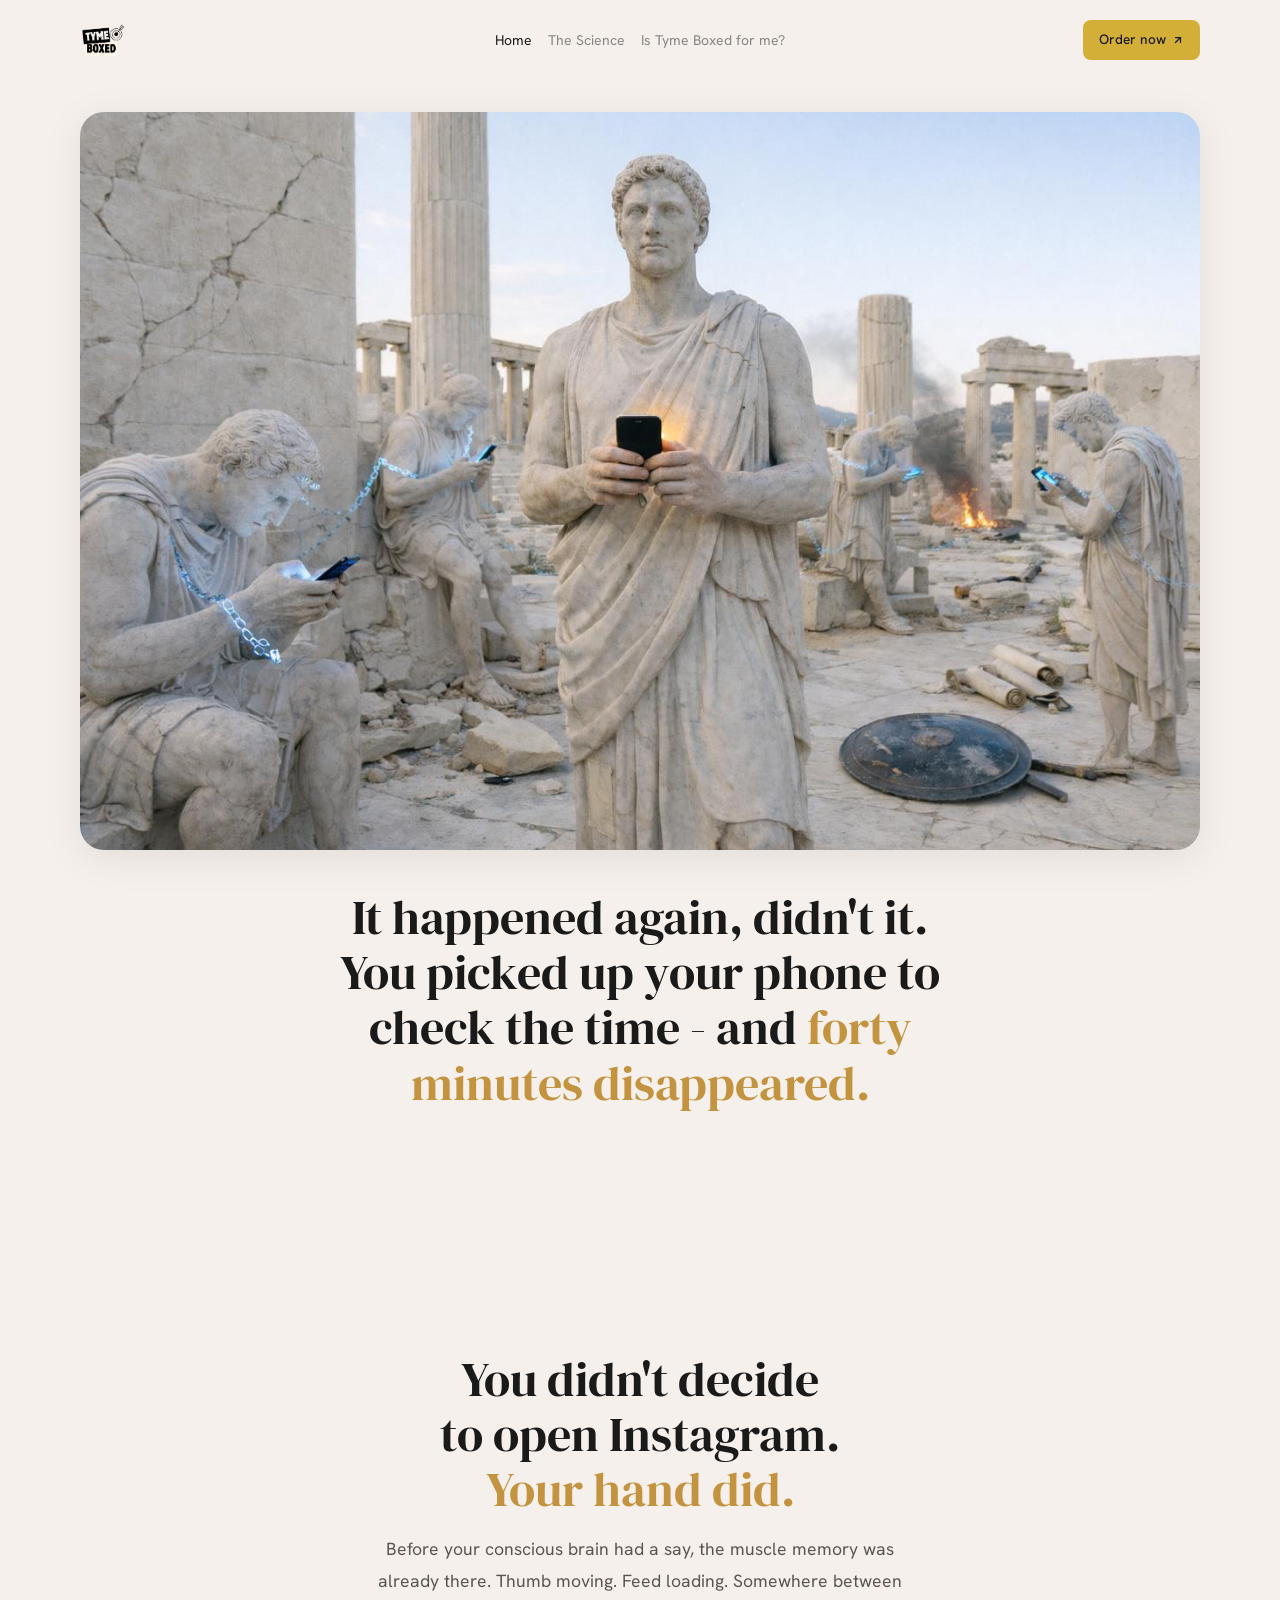
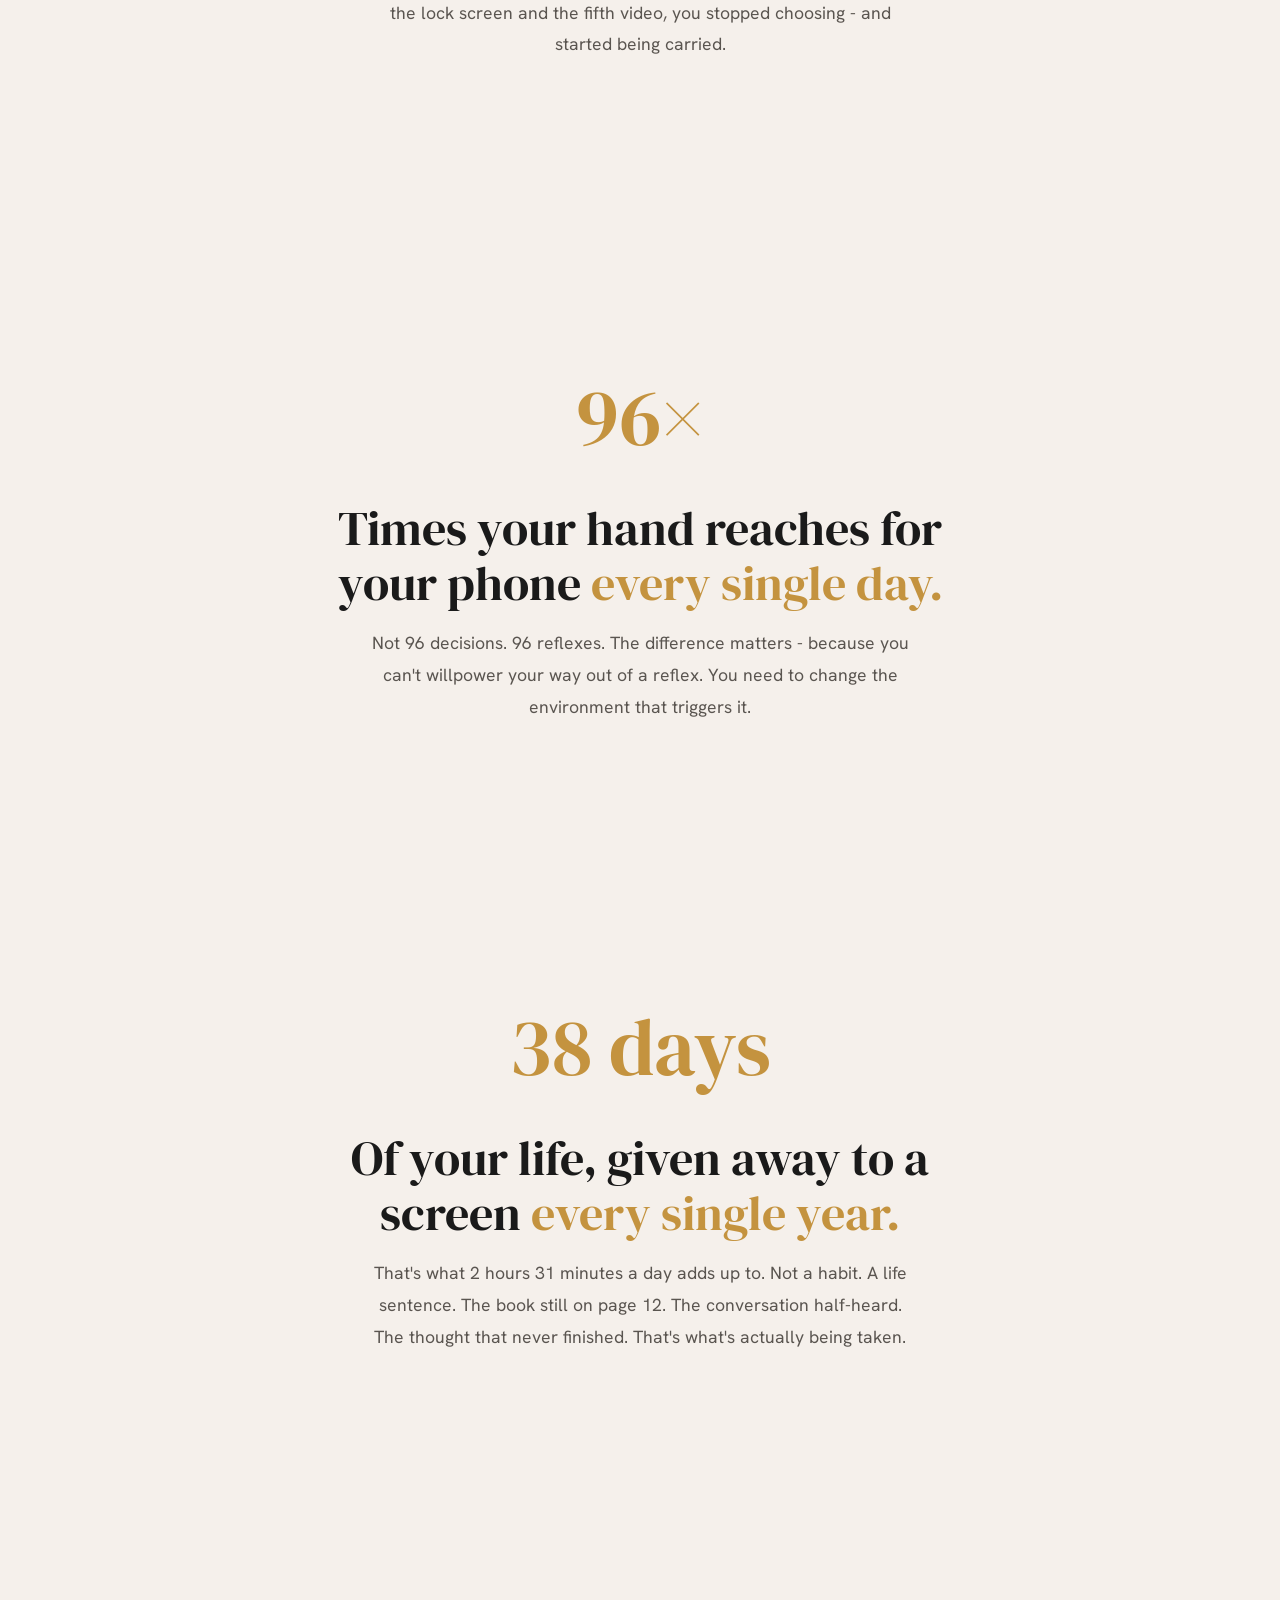
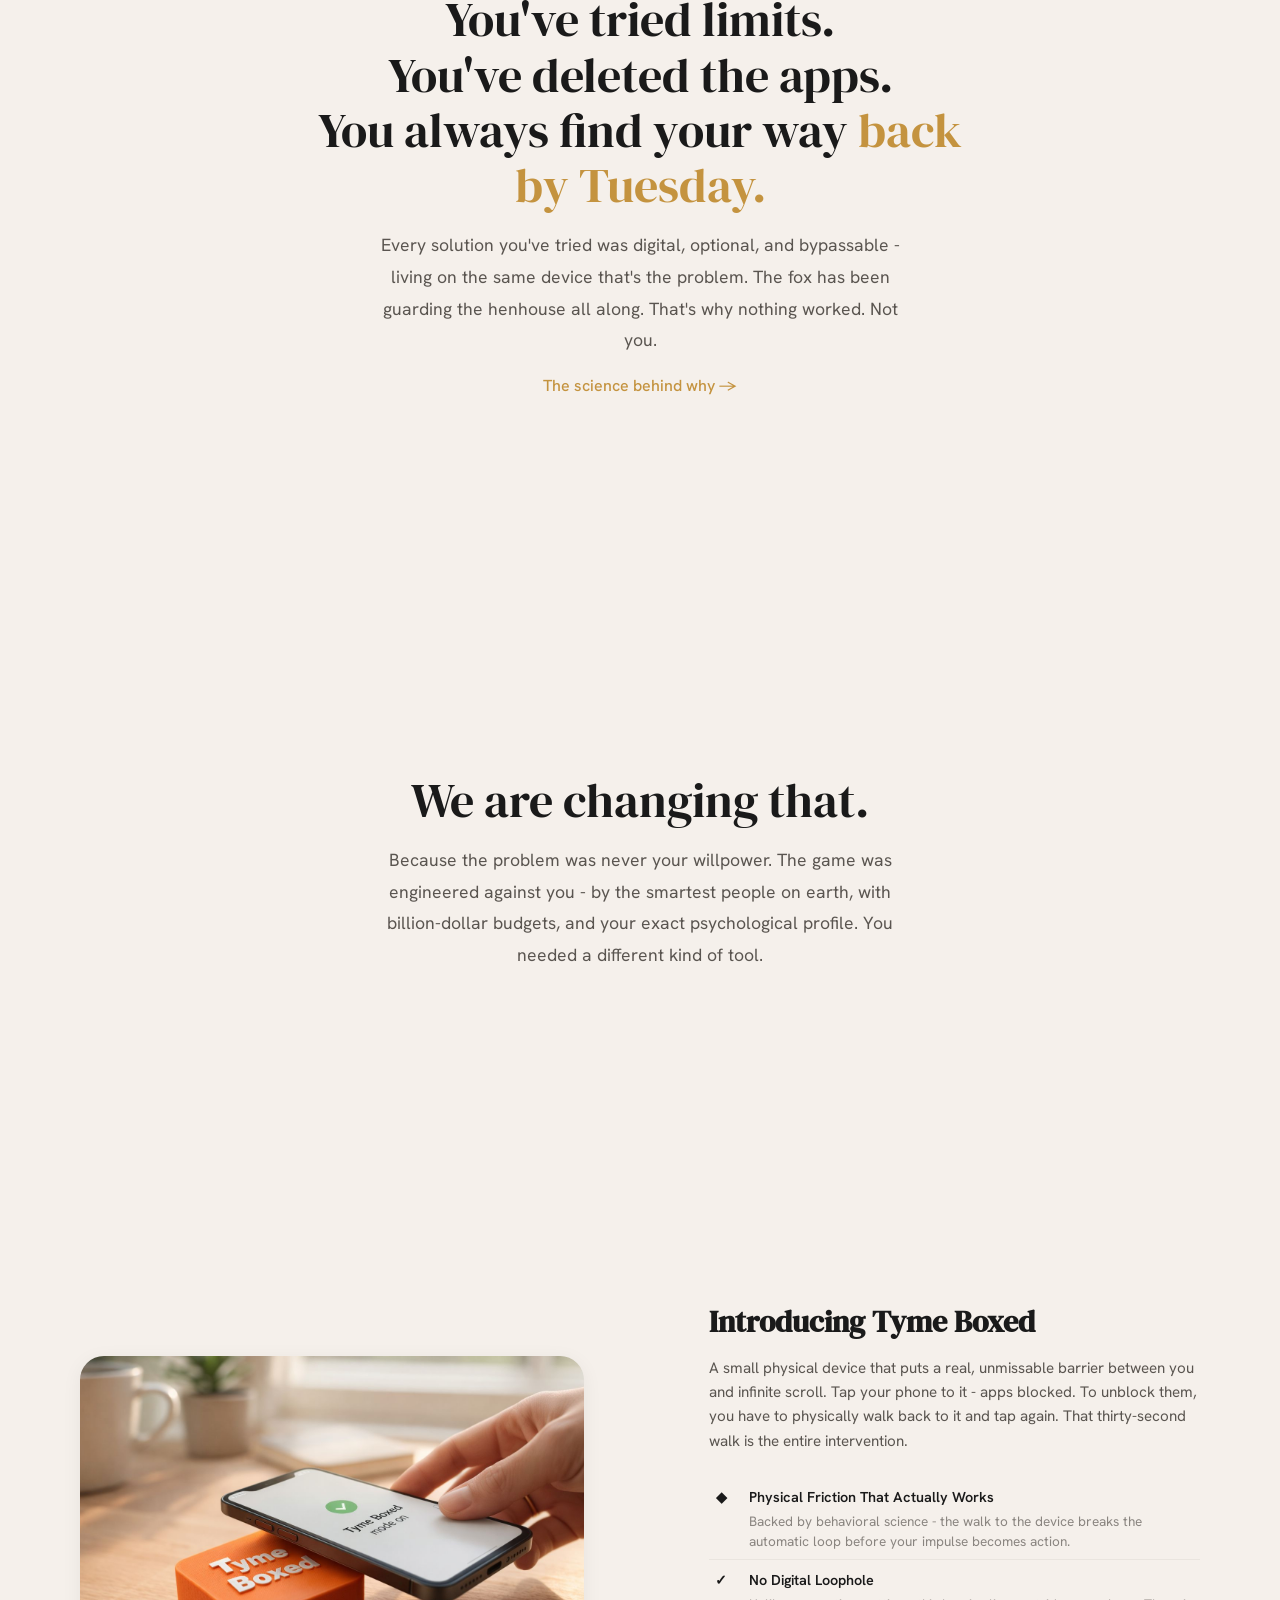
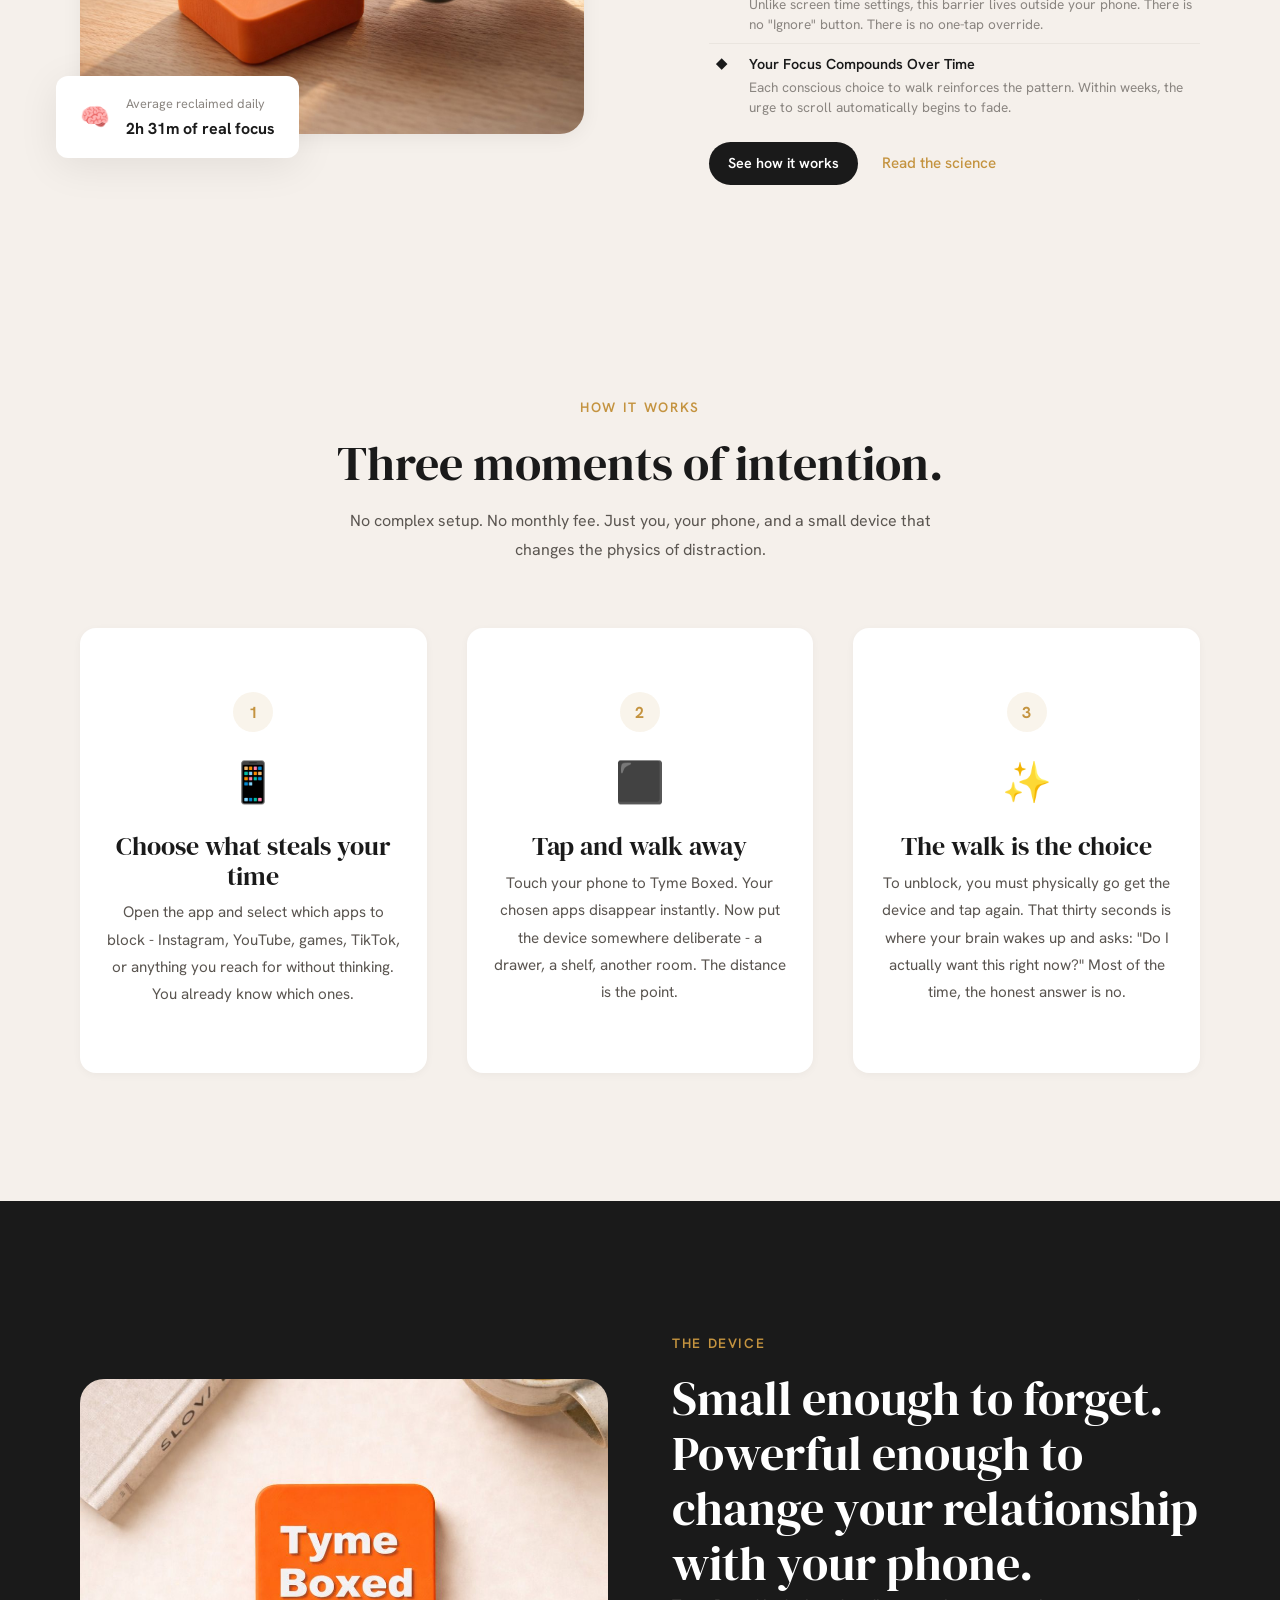
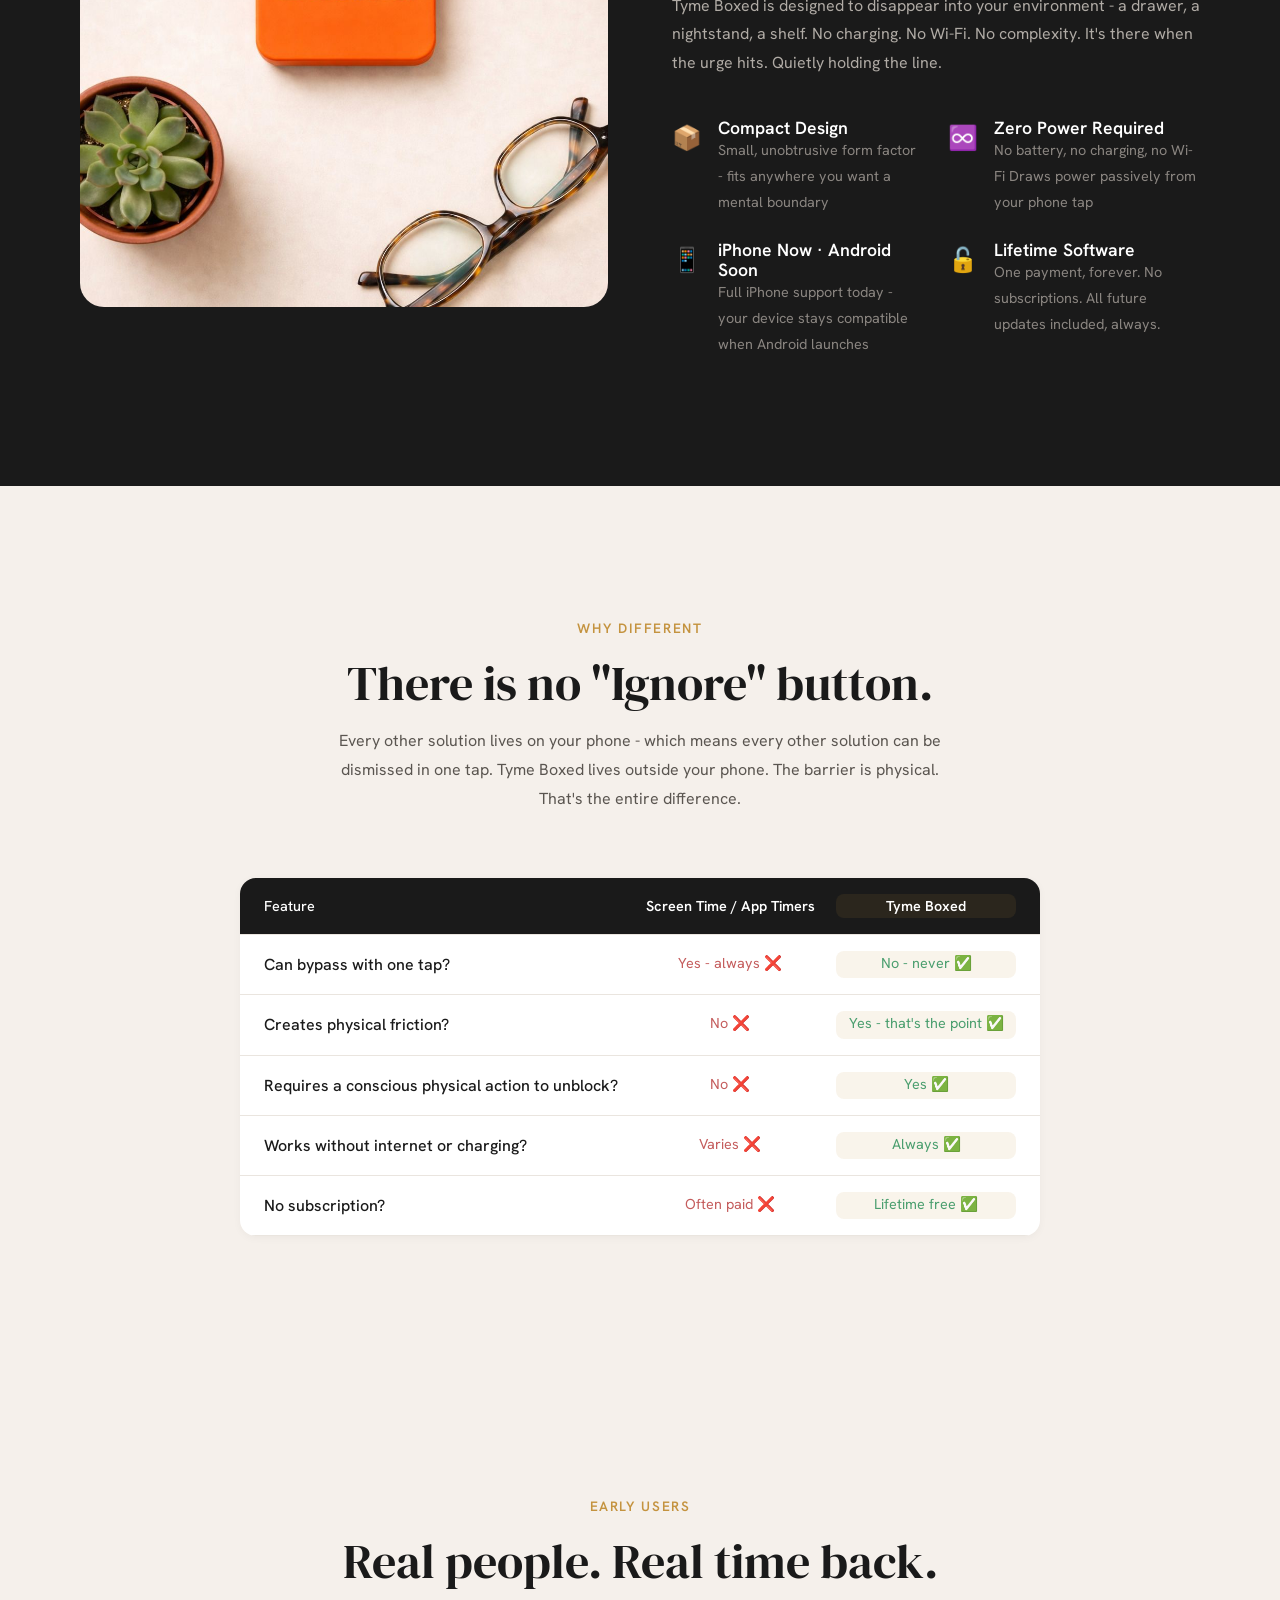
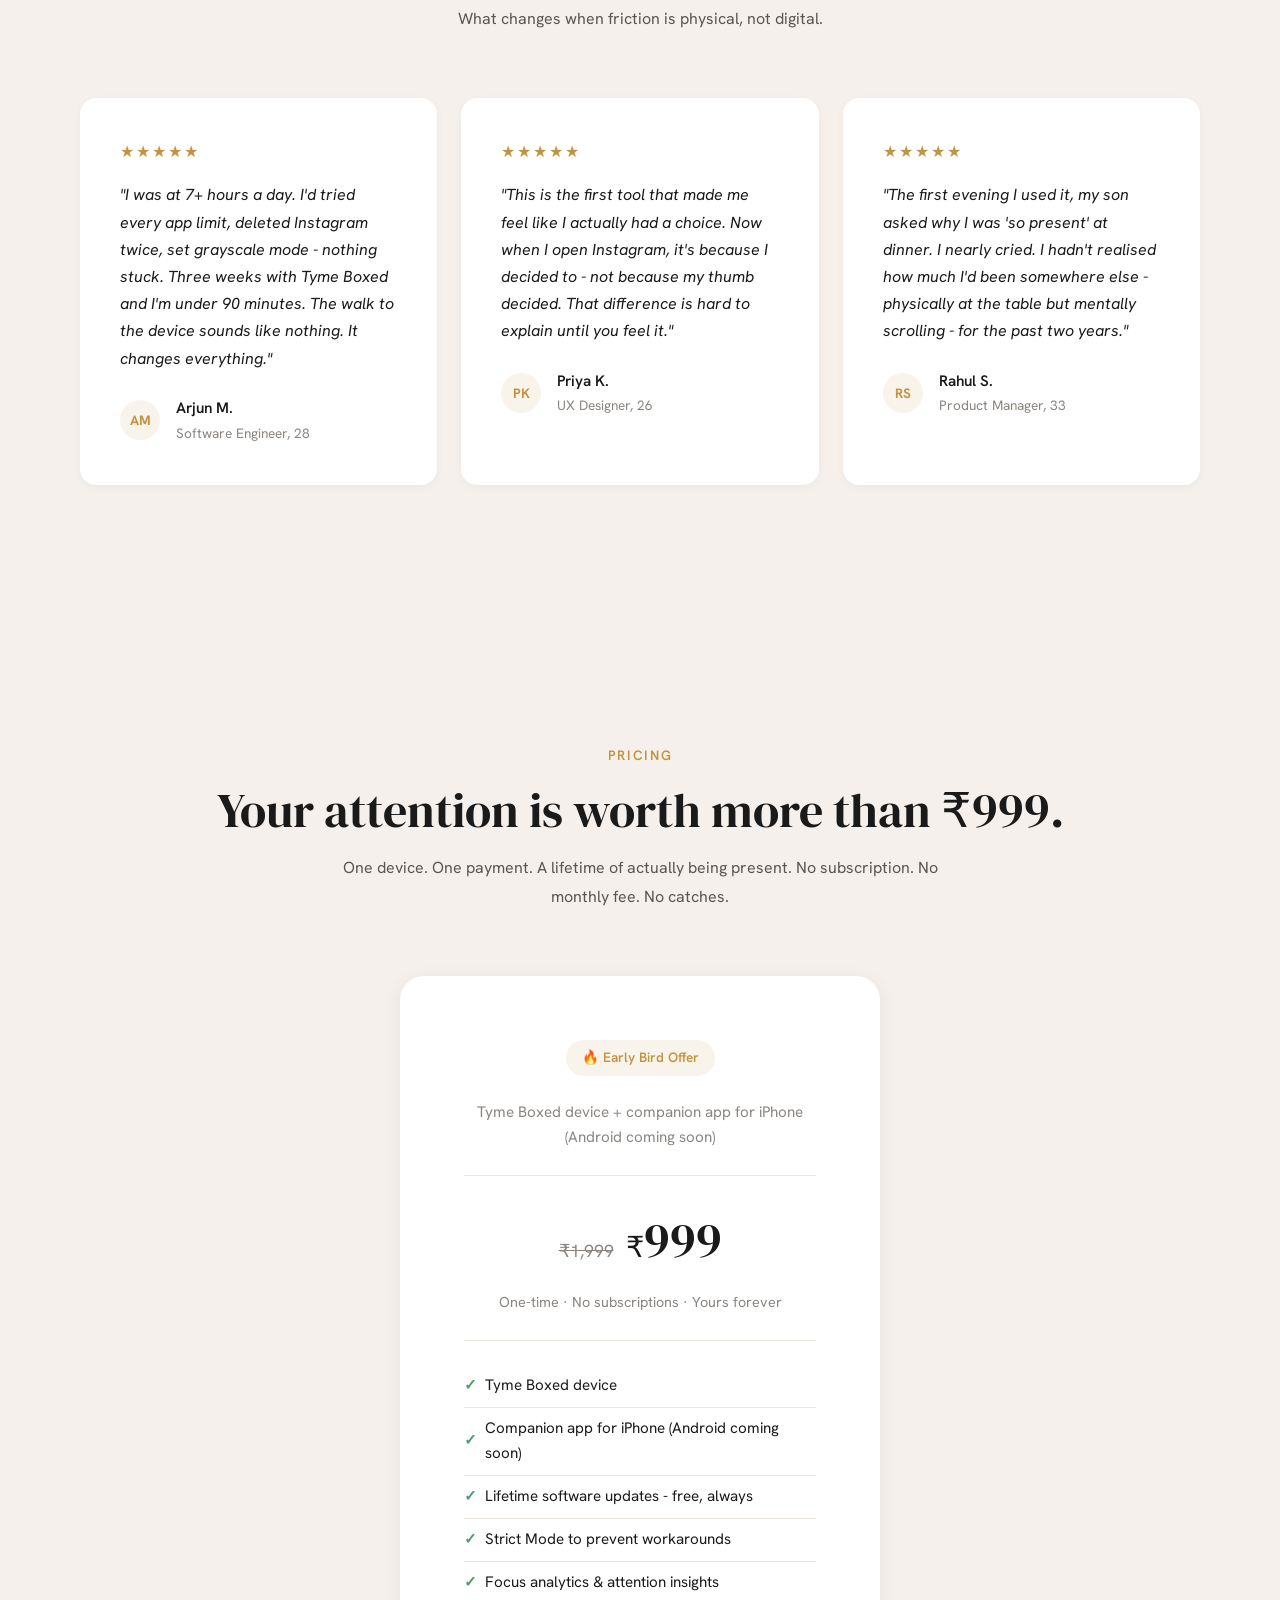
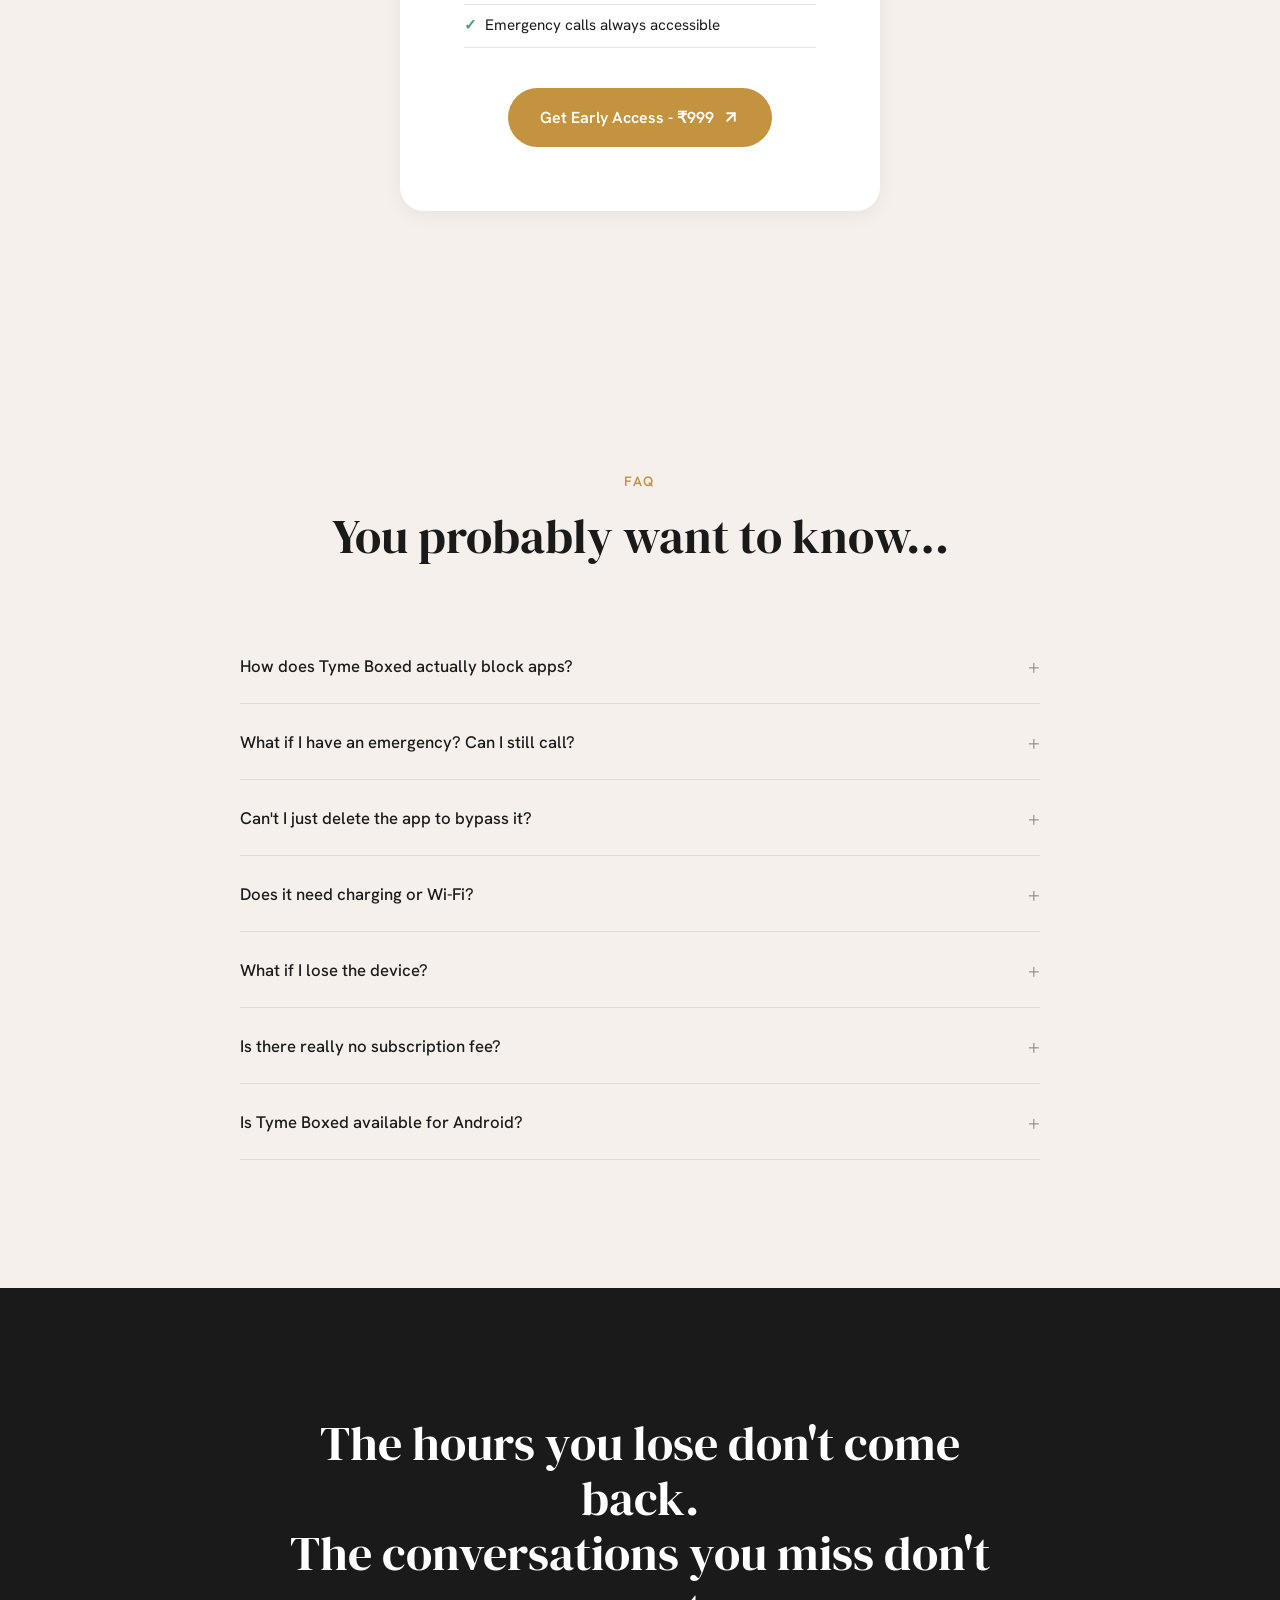
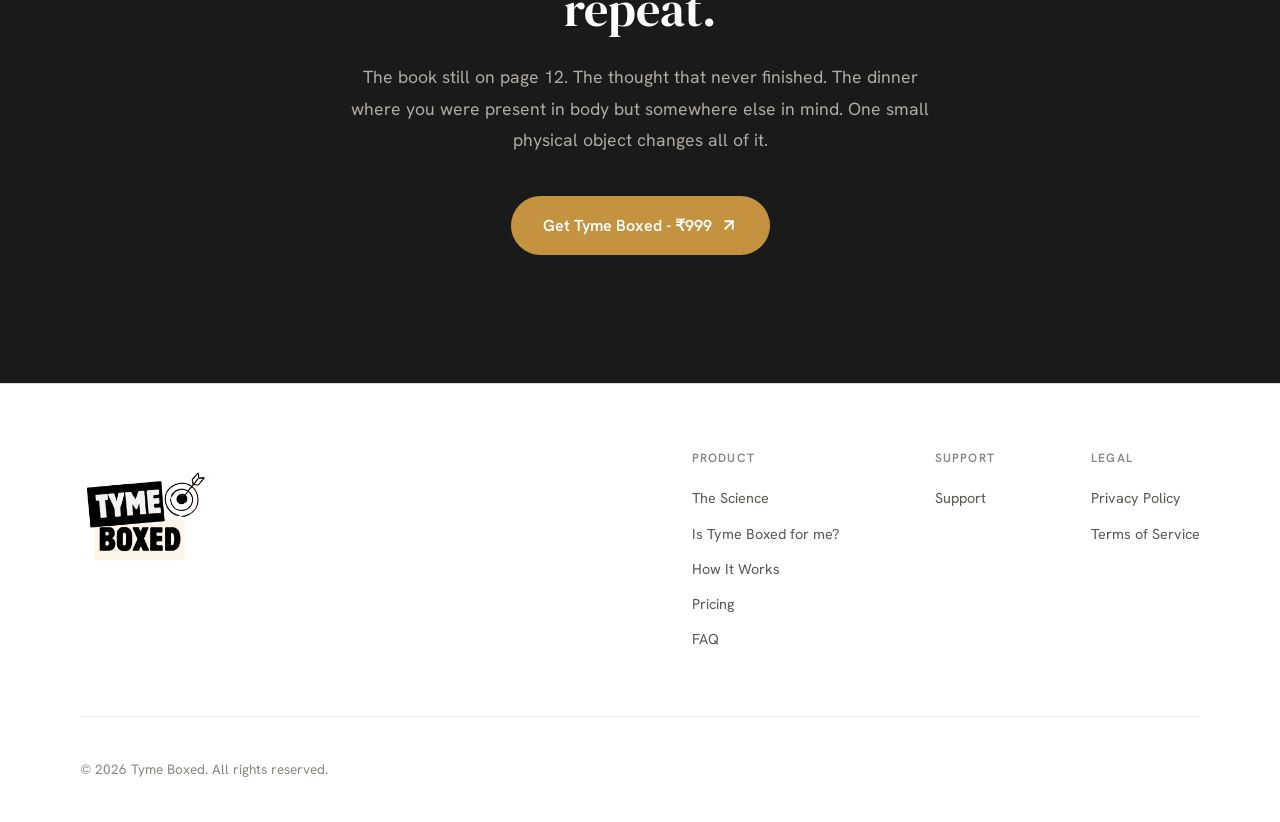
==== commit 860bf1d0: "Arror" ====
--- a/index.html
+++ b/index.html
@@ -30,7 +30,10 @@
       <div class="nav-right">
         <a href="preorder.html" class="nav-cta">
           Order now
-          <span class="nav-cta-arrow">↗</span>
+          <svg class="nav-cta-arrow" viewBox="0 0 24 24" fill="none" stroke="currentColor" stroke-width="2.5" stroke-linecap="round" stroke-linejoin="round" aria-hidden="true">
+            <line x1="7" y1="17" x2="17" y2="7" />
+            <polyline points="7 7 17 7 17 17" />
+          </svg>
         </a>
         <button class="nav-hamburger" id="navHamburger" aria-label="Toggle menu">
           <span></span><span></span><span></span>
--- a/style.css
+++ b/style.css
@@ -256,9 +256,10 @@
 }
 
 .nav-cta-arrow {
-  font-size: 1em;
-  line-height: 1;
-  font-weight: 900;
+  width: 14px;
+  height: 14px;
+  flex-shrink: 0;
+  stroke-width: 2.5;
 }
 
 /* Order now in mobile menu - hidden on desktop */
@@ -2360,6 +2361,11 @@
     border-radius: var(--radius-sm);
   }
 
+  .nav-cta .nav-cta-arrow {
+    width: 14px;
+    height: 14px;
+  }
+
   /* Order now in mobile menu */
   .nav-cta-mobile {
     display: block;
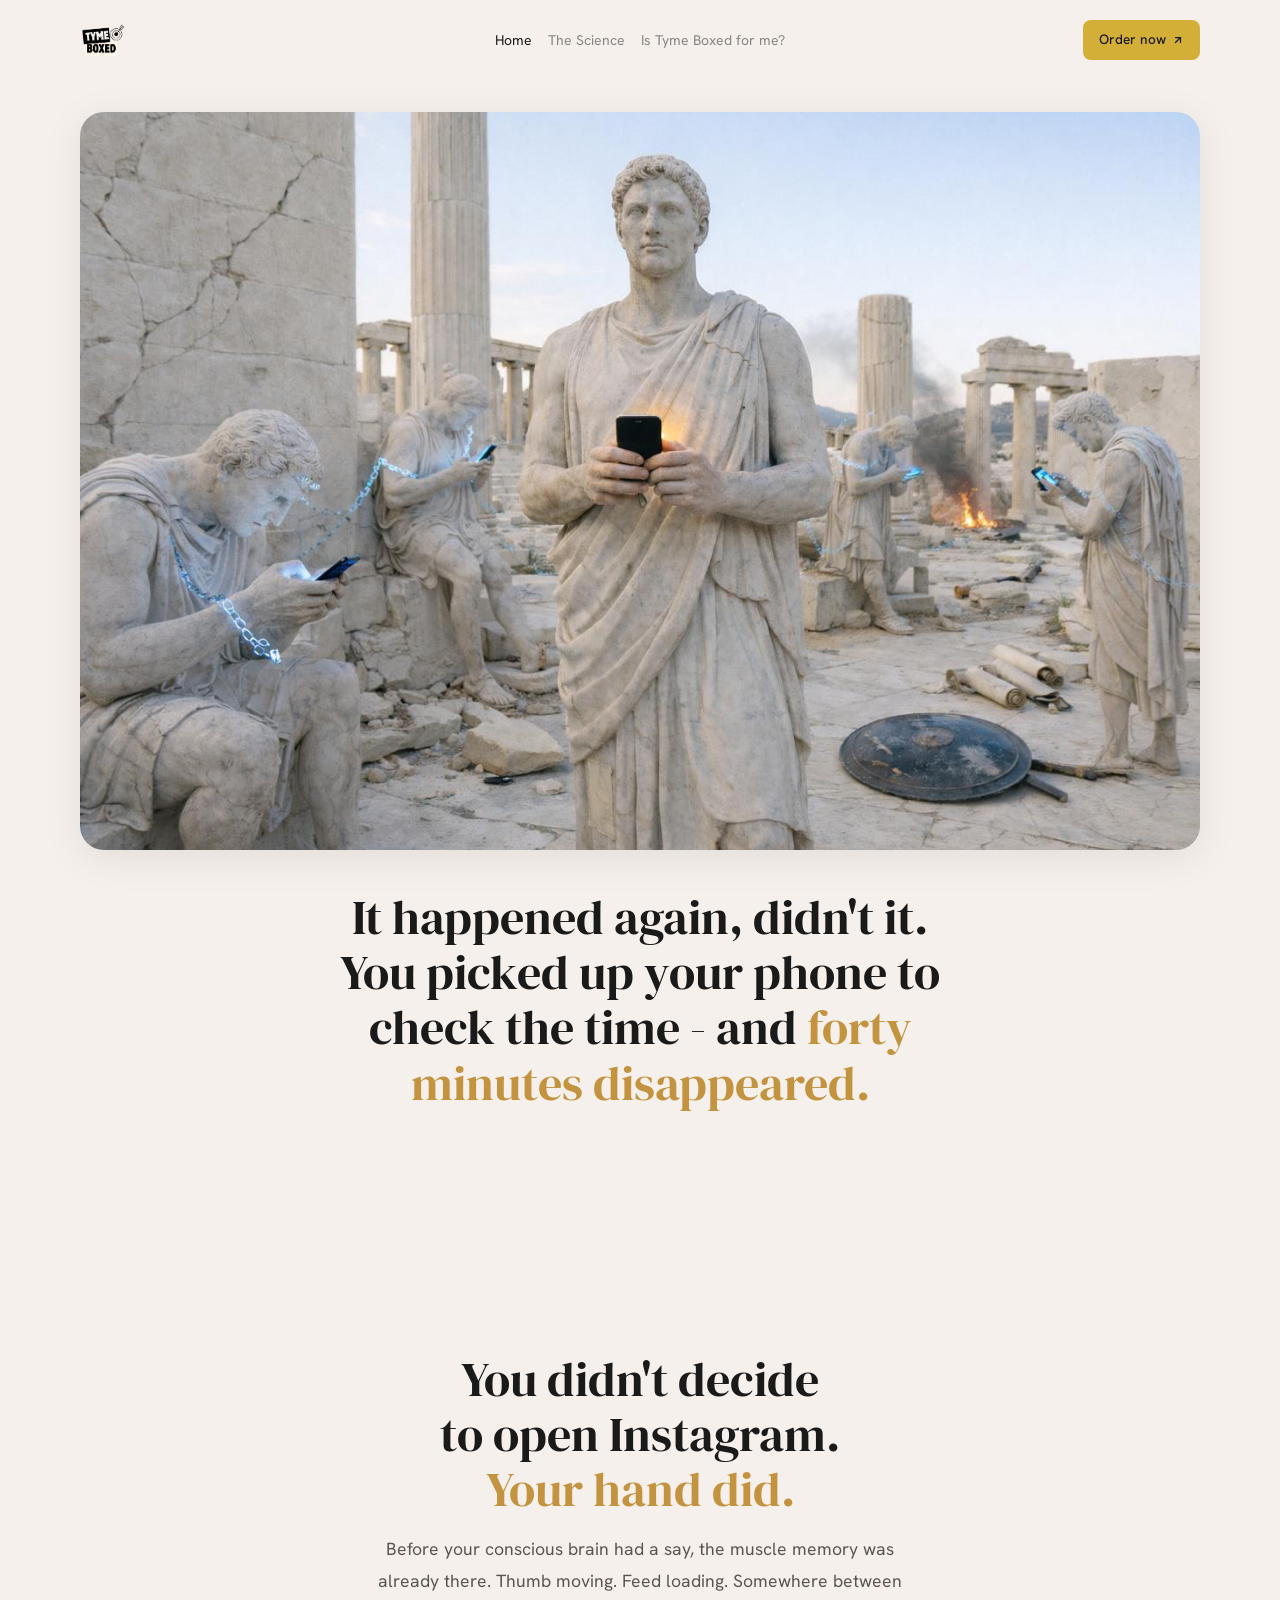
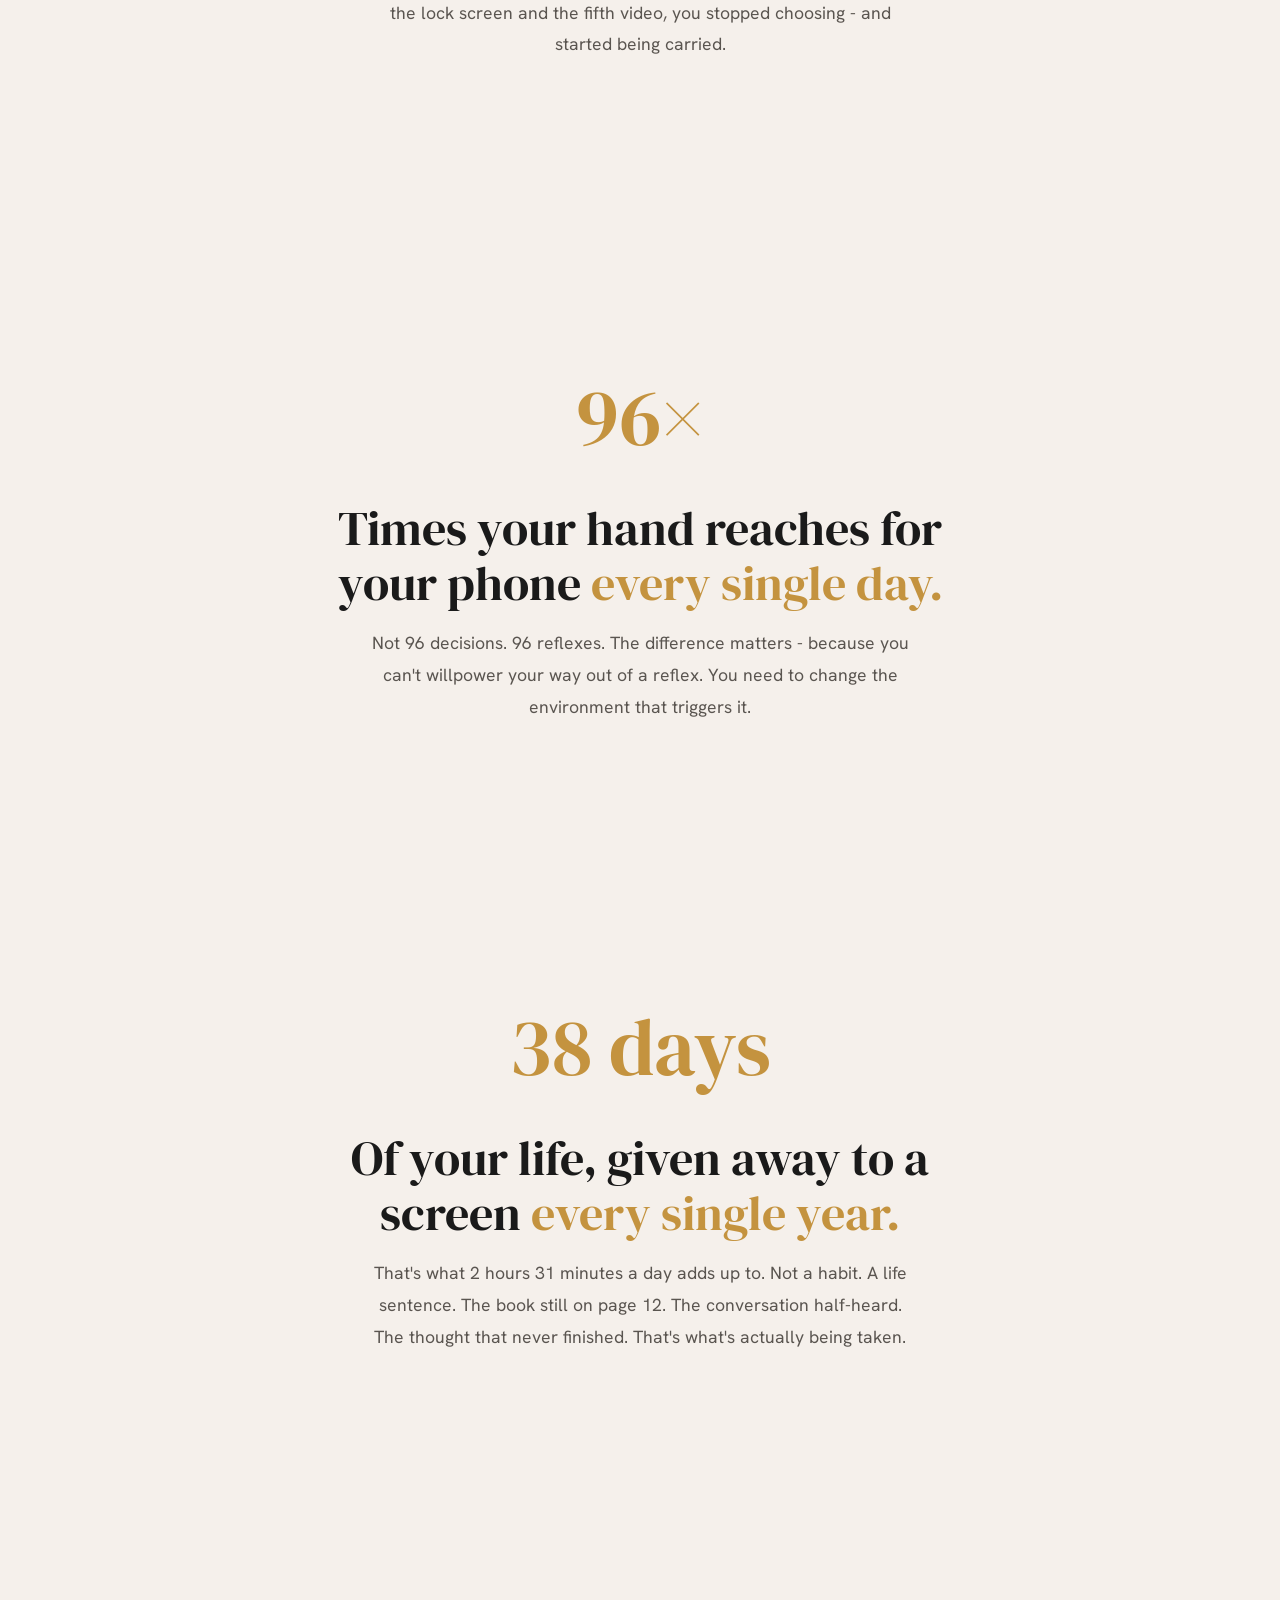
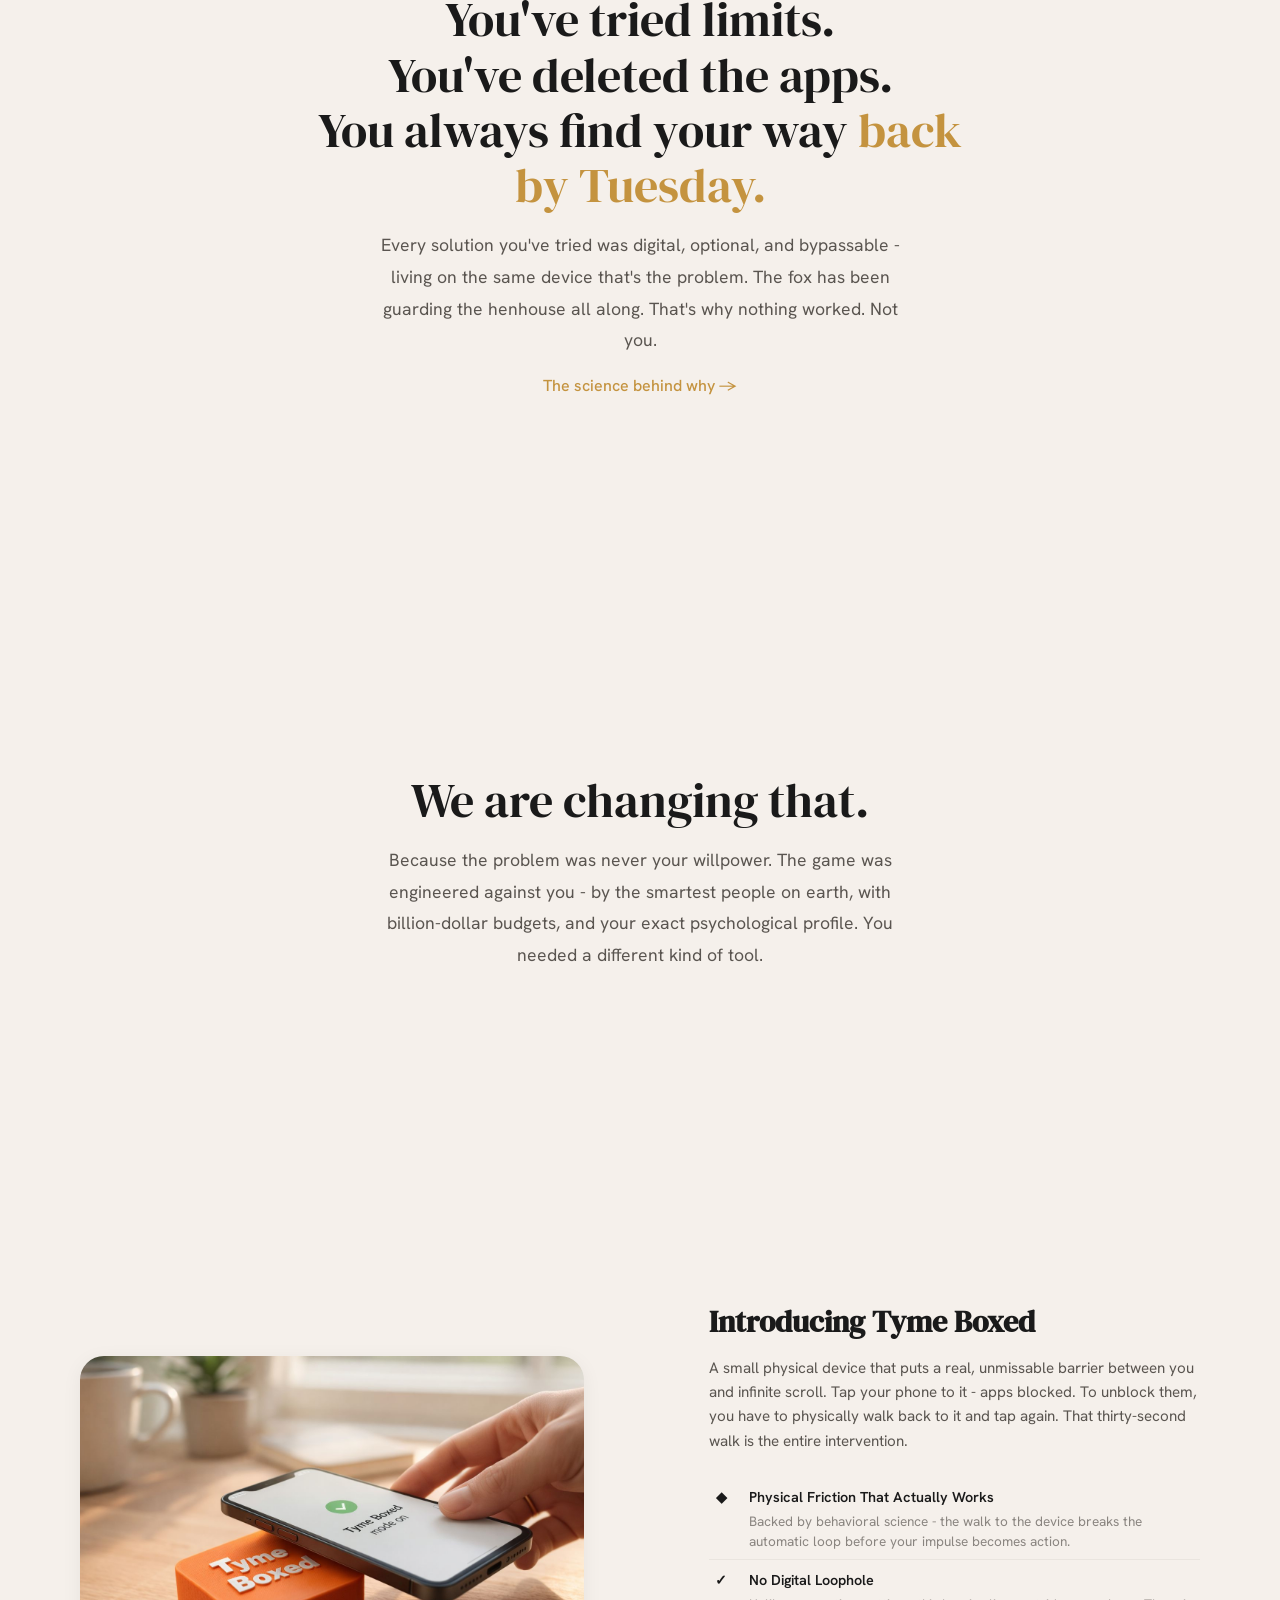
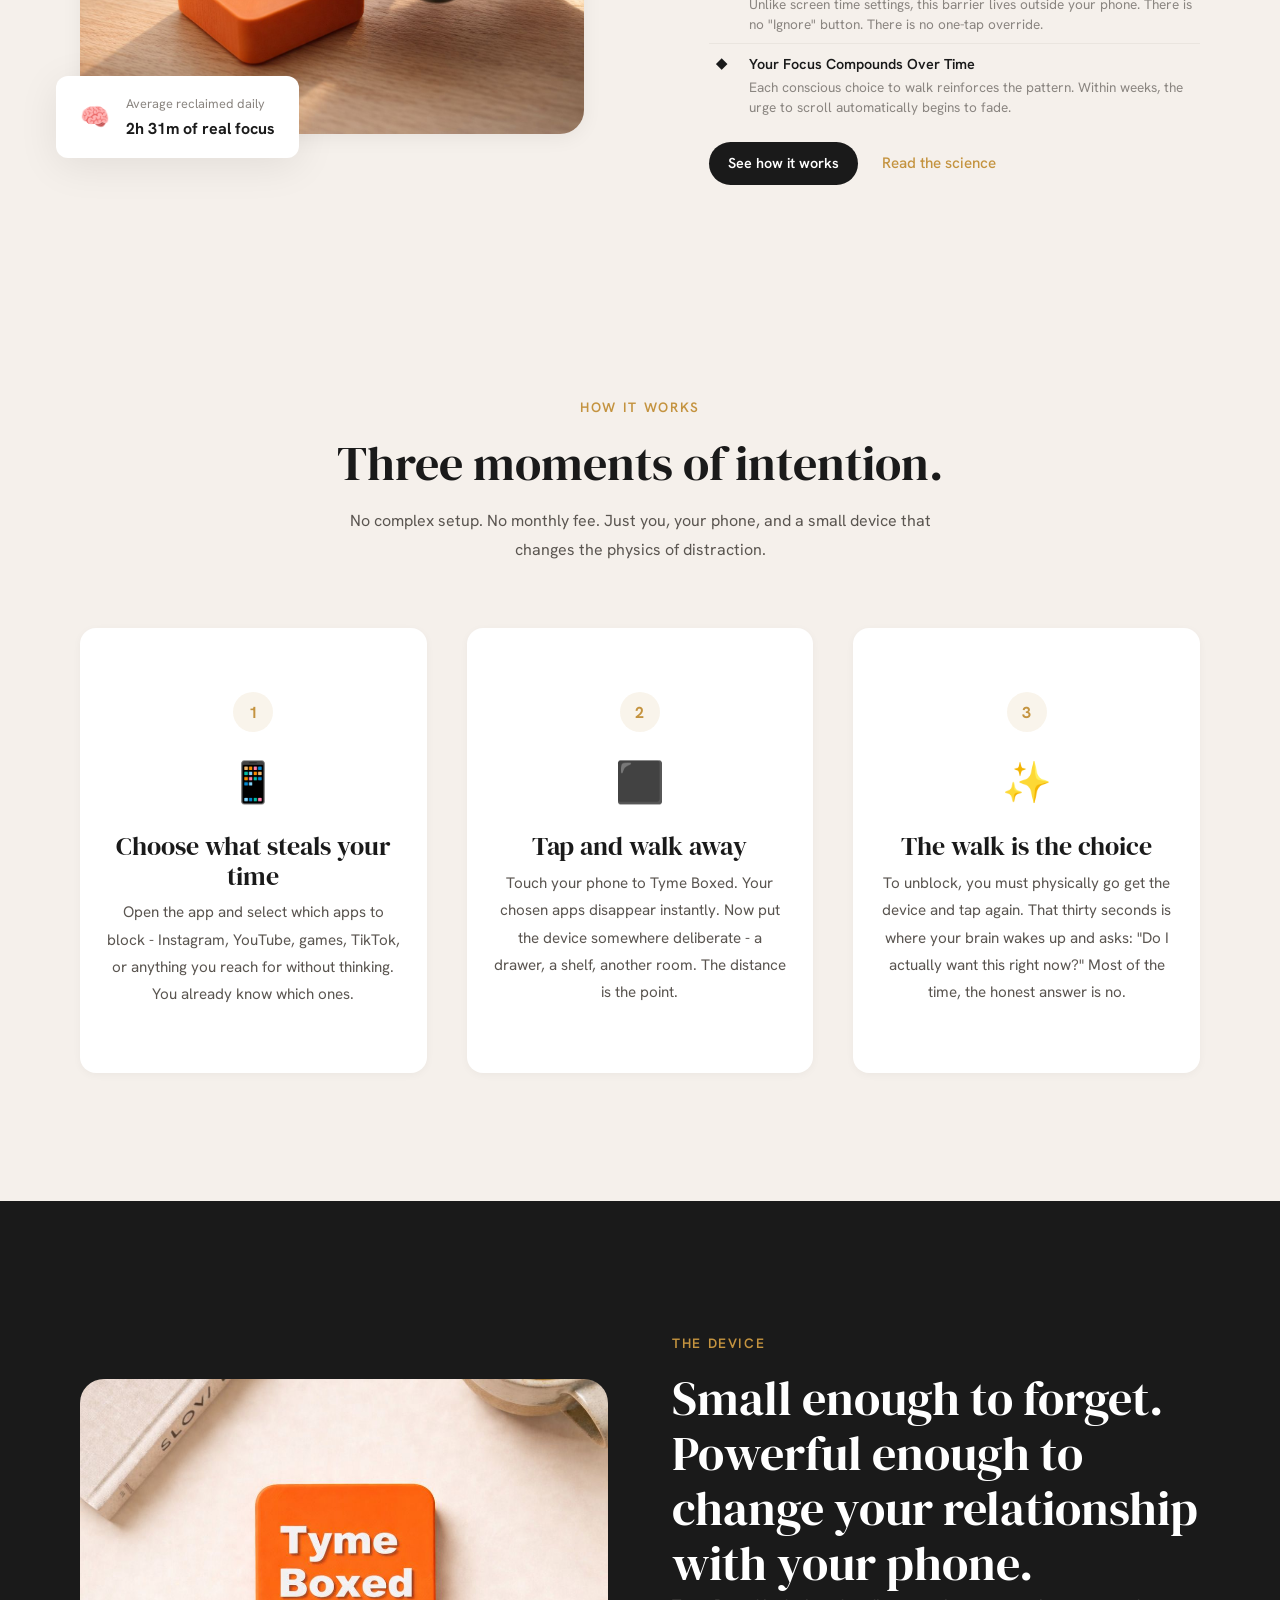
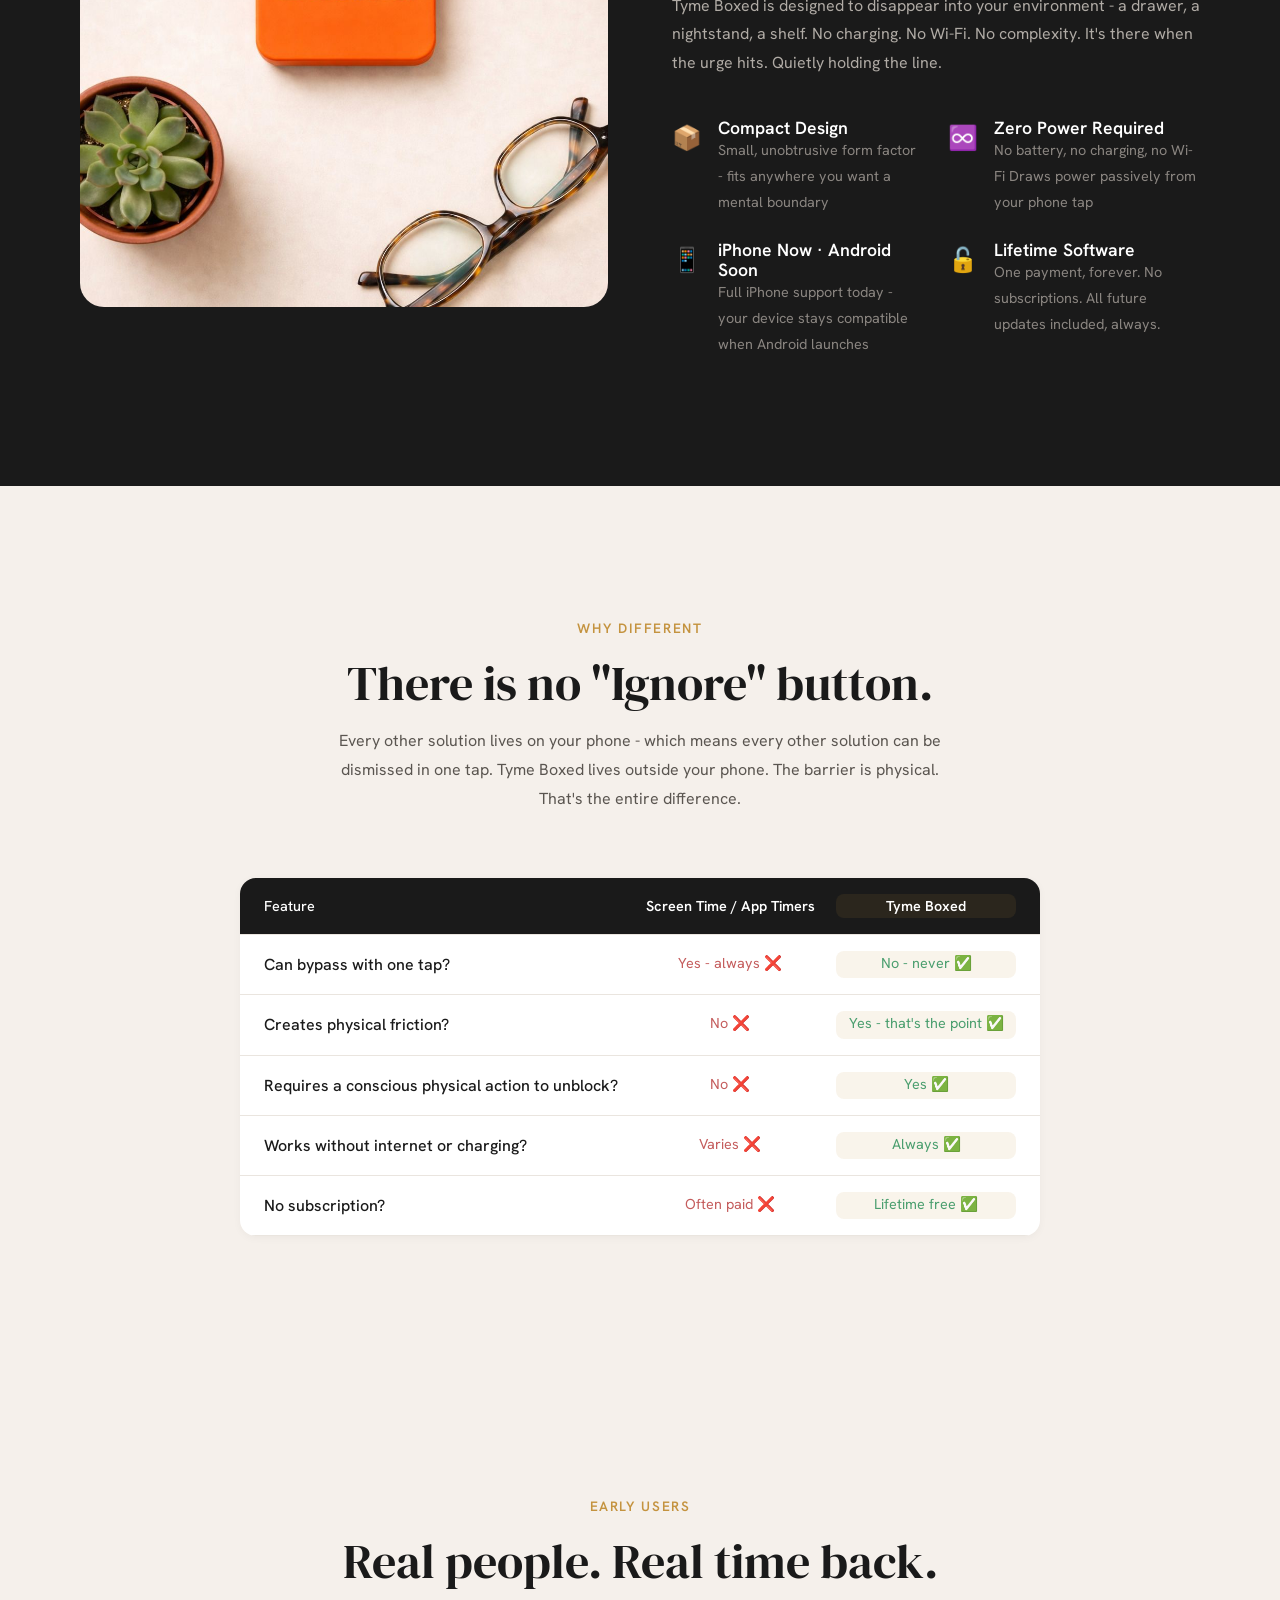
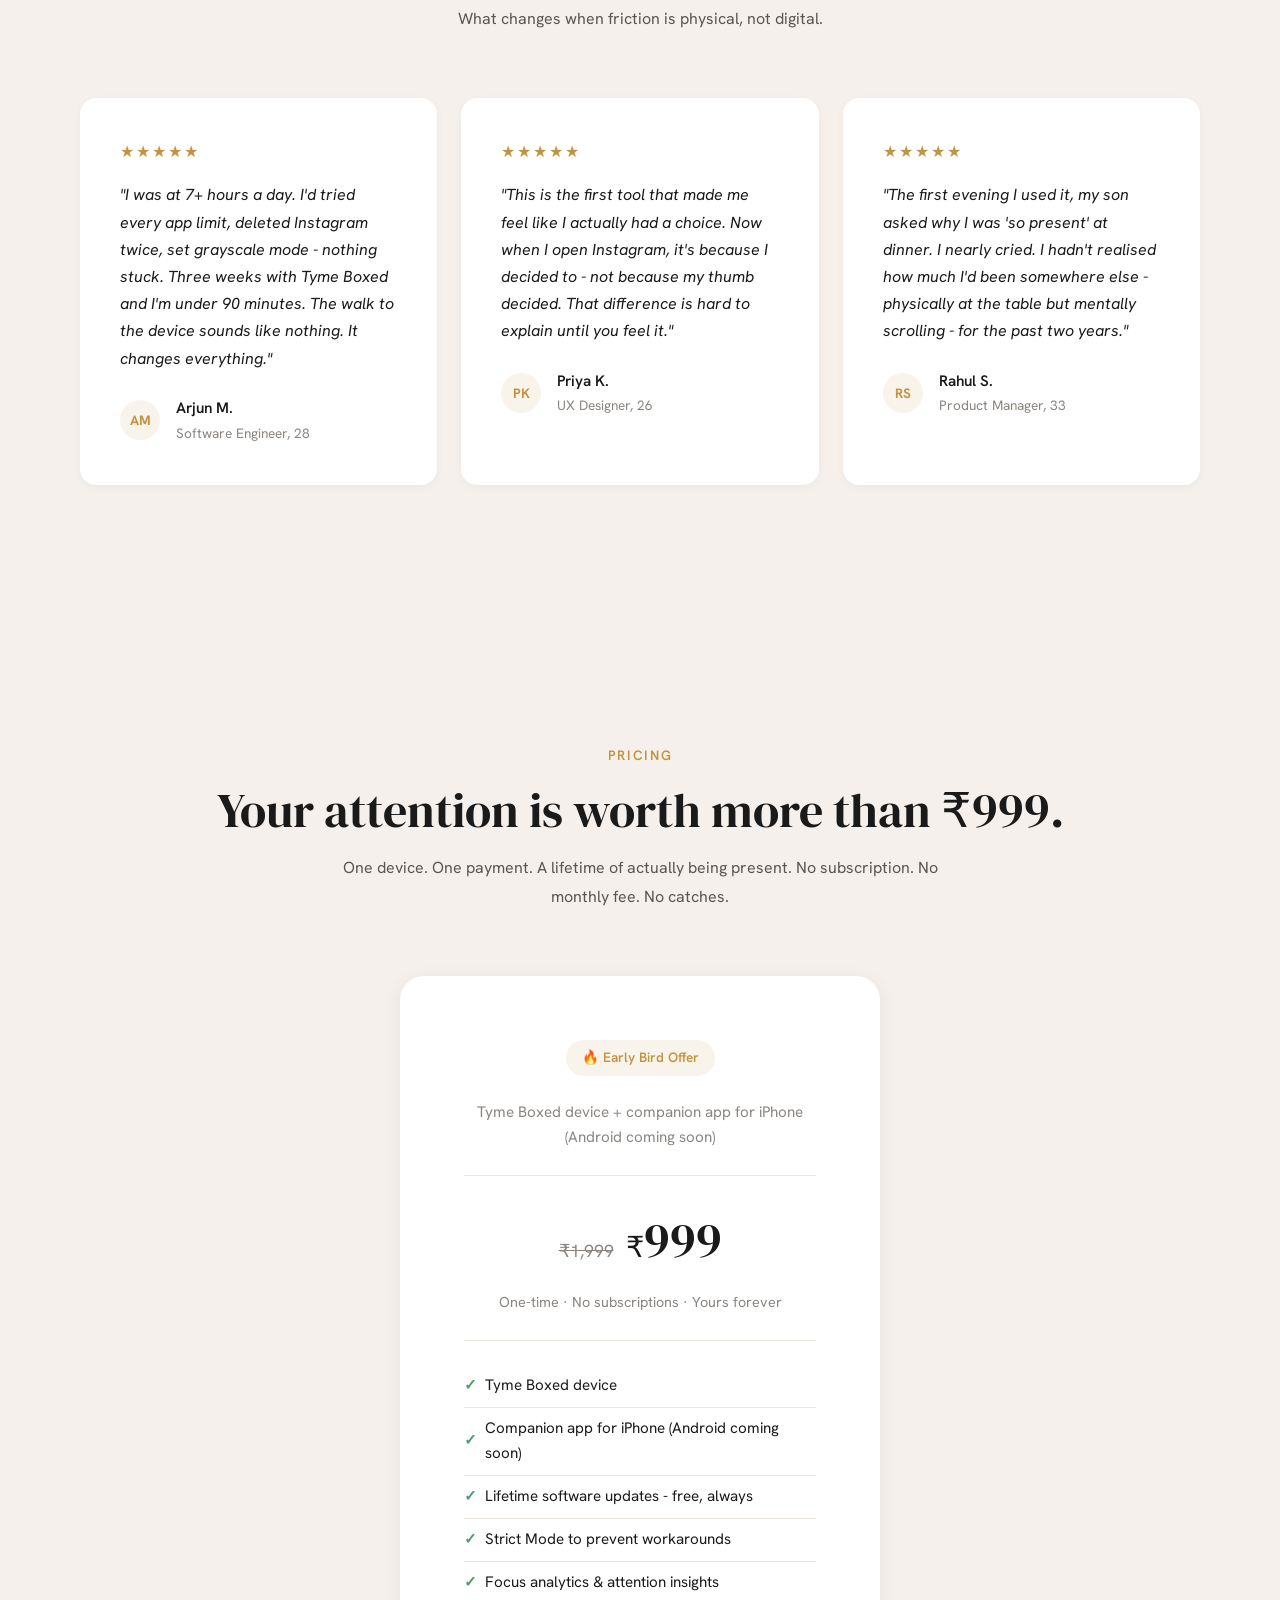
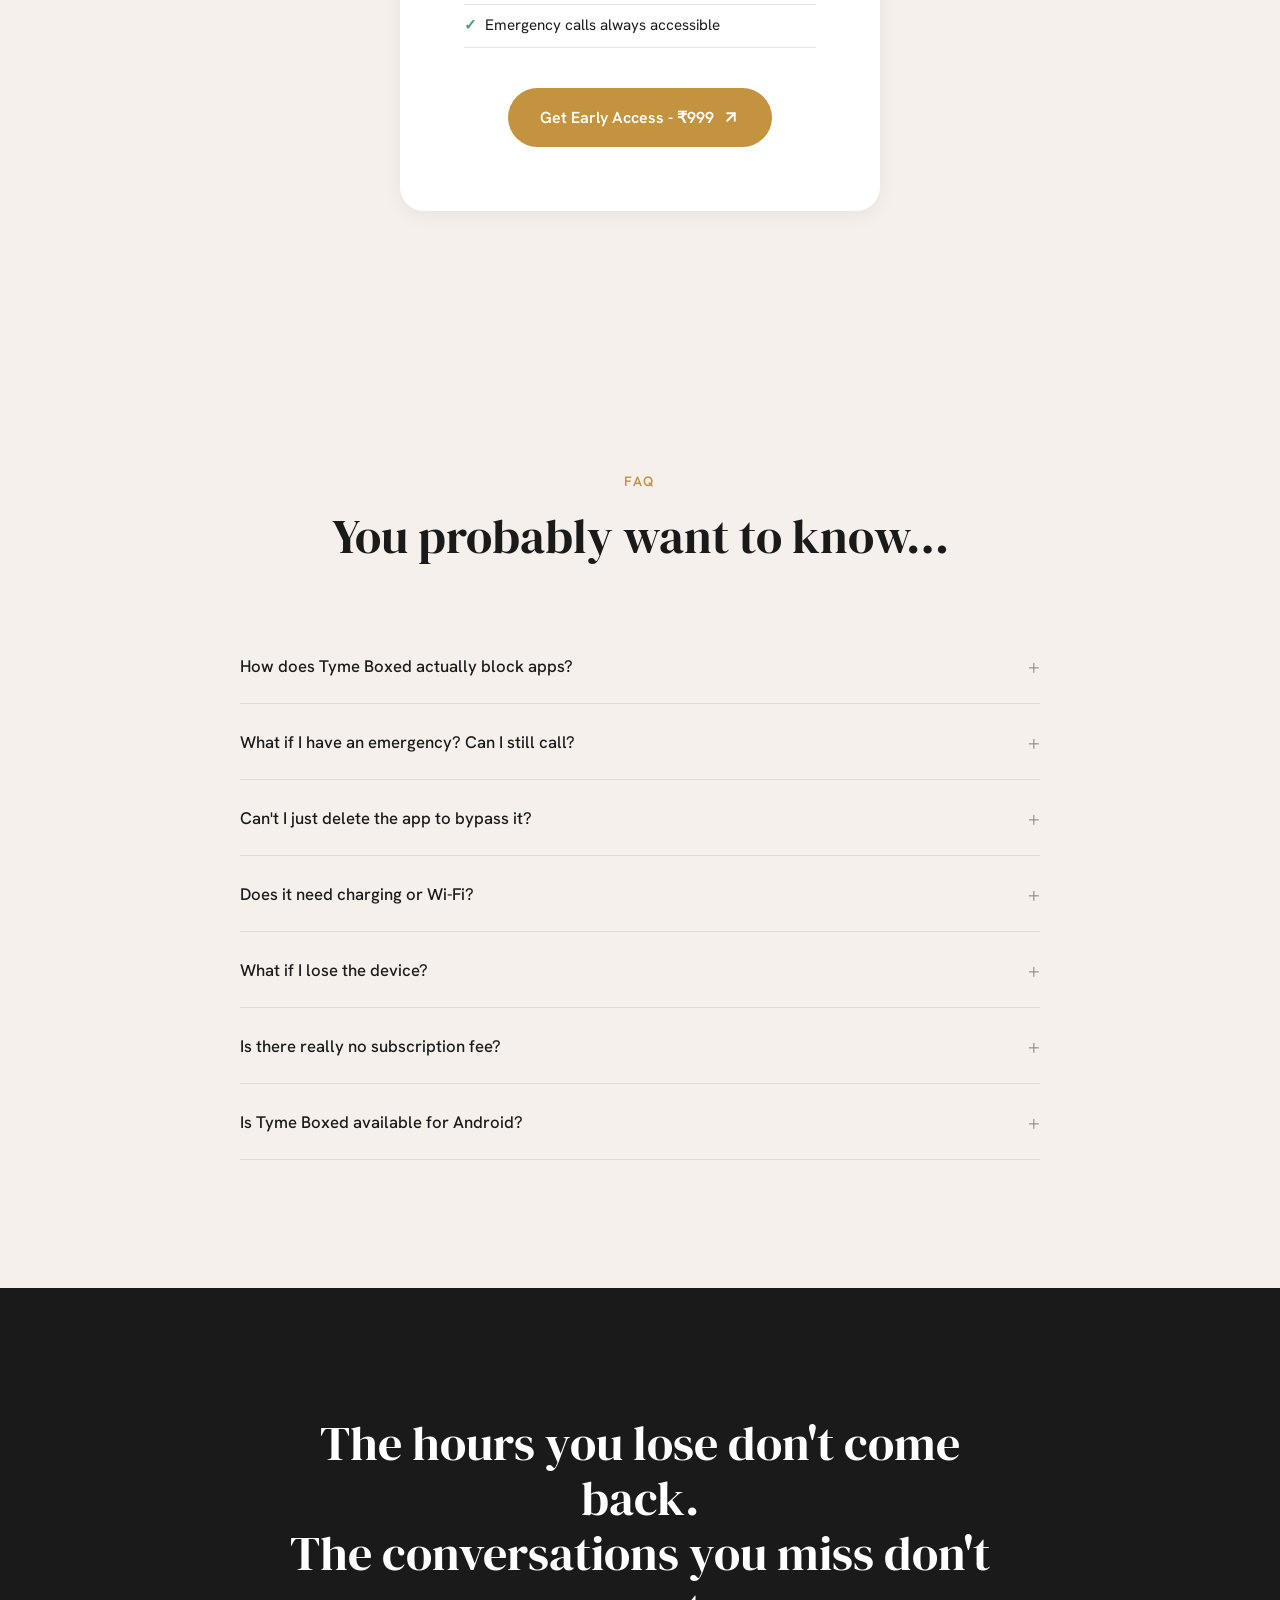
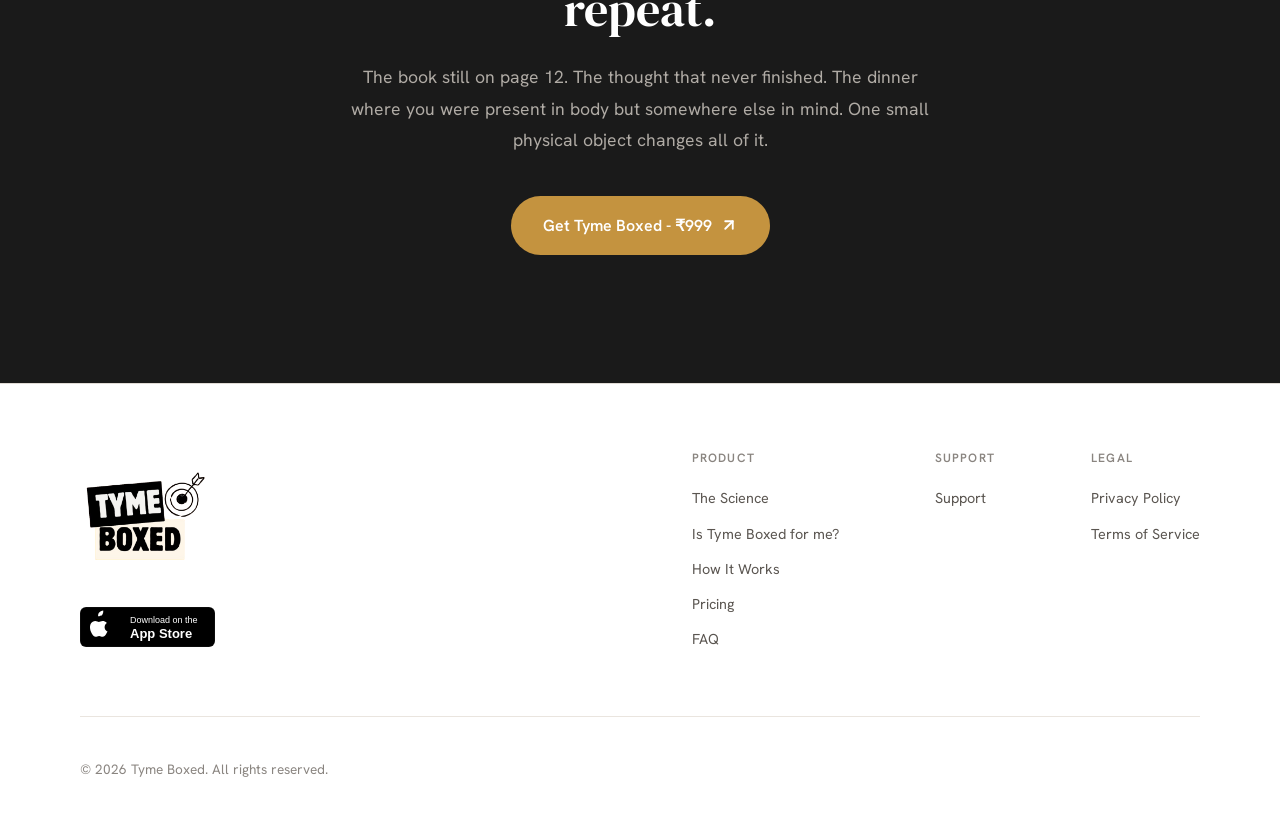
==== commit dd8414fc: "App Store Redirect" ====
--- a/index.html
+++ b/index.html
@@ -3,7 +3,7 @@
 
 <head>
   <meta charset="UTF-8">
-  <meta name="viewport" content="width=device-width, initial-scale=1.0">
+  <meta name="viewport" content="width=device-width, initial-scale=1.0, viewport-fit=cover">
   <title>Tyme Boxed-It happened again, didn't it.</title>
   <meta name="description"
     content="You didn't decide to open Instagram. Your hand just did it. Tyme Boxed is the first physical tool that puts a real barrier between you and the apps designed to hijack your attention.">
@@ -25,7 +25,6 @@
         <li><a href="index.html" class="active">Home</a></li>
         <li><a href="science.html">The Science</a></li>
         <li><a href="quiz.html">Is Tyme Boxed for me?</a></li>
-        <li class="nav-cta-mobile"><a href="preorder.html" class="nav-cta nav-cta-in-menu">Order now ↗</a></li>
       </ul>
       <div class="nav-right">
         <a href="preorder.html" class="nav-cta">
@@ -484,7 +483,13 @@
   <footer class="footer">
     <div class="container">
       <div class="footer-top">
-        <a href="index.html" class="footer-logo"><img src="B1.png" alt="Tyme Boxed"></a>
+        <div class="footer-brand">
+          <a href="index.html" class="footer-logo"><img src="B1.png" alt="Tyme Boxed"></a>
+          <a href="https://apps.apple.com/in/app/tyme-boxed/id6759287522" target="_blank" rel="noopener noreferrer"
+            class="footer-app-badge" aria-label="Download on the App Store">
+            <img src="app-store-badge.svg" alt="Download on the App Store" class="footer-app-badge-img">
+          </a>
+        </div>
         <nav class="footer-nav">
           <div class="footer-nav-group">
             <span class="footer-nav-label">Product</span>
--- a/style.css
+++ b/style.css
@@ -90,6 +90,9 @@
   overflow-x: hidden;
   overflow-y: auto;
   -webkit-overflow-scrolling: touch;
+  /* Safe area for iPad with home indicator */
+  padding-left: env(safe-area-inset-left);
+  padding-right: env(safe-area-inset-right);
 }
 
 img {
@@ -262,11 +265,6 @@
   stroke-width: 2.5;
 }
 
-/* Order now in mobile menu - hidden on desktop */
-.nav-cta-mobile {
-  display: none;
-}
-
 /* Nav right: Order now + Hamburger (grouped on mobile) */
 .nav-right {
   display: flex;
@@ -1159,12 +1157,35 @@
   gap: var(--space-xl);
 }
 
+.footer-brand {
+  display: flex;
+  flex-direction: column;
+  gap: var(--space-md);
+  align-items: flex-start;
+}
+
 .footer-logo {
   display: inline-block;
 }
 
 .footer-logo img {
   height: 135px;
+  width: auto;
+  display: block;
+}
+
+.footer-app-badge {
+  display: inline-block;
+  line-height: 0;
+  transition: opacity var(--duration-fast) var(--ease-smooth);
+}
+
+.footer-app-badge:hover {
+  opacity: 0.85;
+}
+
+.footer-app-badge-img {
+  height: 40px;
   width: auto;
   display: block;
 }
@@ -1365,6 +1386,69 @@
 
 .support-links-list a:hover {
   color: var(--accent-gold-hover);
+}
+
+
+/* ===========================
+   APP DOWNLOAD PAGE
+   =========================== */
+.app-page {
+  padding-top: 100px;
+  padding-bottom: var(--space-3xl);
+  min-height: 80vh;
+  display: flex;
+  align-items: center;
+  justify-content: center;
+  text-align: center;
+}
+
+.app-page-content {
+  max-width: 560px;
+  margin: 0 auto;
+}
+
+.app-page-icon {
+  font-size: 4rem;
+  margin-bottom: var(--space-md);
+  display: block;
+}
+
+.app-page h1 {
+  margin-bottom: var(--space-md);
+  font-size: clamp(2rem, 4vw, 2.5rem);
+}
+
+.app-page p {
+  margin-bottom: var(--space-lg);
+  font-size: 1.1rem;
+}
+
+.app-download-btn {
+  display: inline-flex;
+  align-items: center;
+  justify-content: center;
+  gap: 0.5rem;
+  background: var(--accent-gold);
+  color: #fff;
+  padding: 1rem 2rem;
+  border-radius: var(--radius-round);
+  font-family: var(--font-body);
+  font-size: 1rem;
+  font-weight: 600;
+  border: none;
+  text-decoration: none;
+  transition: all var(--duration-fast) var(--ease-smooth);
+  box-shadow: var(--shadow-md);
+}
+
+.app-download-btn:hover {
+  background: var(--accent-gold-hover);
+  transform: translateY(-2px);
+  box-shadow: var(--shadow-lg);
+}
+
+.app-download-btn svg {
+  flex-shrink: 0;
 }
 
 
@@ -1669,8 +1753,8 @@
   max-width: none;
 }
 
-/* Responsive: stack videos on smaller screens */
-@media (max-width: 768px) {
+/* Responsive: stack videos on smaller screens — 1 col only for phones */
+@media (max-width: 640px) {
   .science-videos-grid {
     grid-template-columns: 1fr;
   }
@@ -2208,6 +2292,122 @@
    RESPONSIVE
    =========================== */
 
+/* iPad / Tablet Portrait & Landscape (769px - 1024px) */
+@media (min-width: 769px) and (max-width: 1024px) {
+  .container {
+    padding: 0 var(--space-xl);
+  }
+
+  .science-layout {
+    padding: 0 var(--space-xl);
+    gap: var(--space-lg);
+  }
+
+  .science-sidebar-nav {
+    flex-wrap: wrap;
+    justify-content: center;
+    padding-bottom: var(--space-sm);
+    -webkit-overflow-scrolling: touch;
+  }
+
+  .science-sidebar-nav a {
+    padding: 0.5rem 1.25rem;
+    font-size: 0.9rem;
+  }
+
+  .science-content {
+    max-width: 100%;
+  }
+
+  .science-section {
+    padding-bottom: var(--space-2xl);
+  }
+
+  .science-videos-section {
+    padding: 0 var(--space-xl);
+  }
+
+  .science-videos-grid {
+    grid-template-columns: repeat(2, 1fr);
+    gap: var(--space-md);
+  }
+
+  .science-cta {
+    padding: var(--space-2xl) var(--space-xl);
+  }
+
+  .hero .hero-container {
+    padding: 0 var(--space-xl);
+  }
+
+  .hero-text-row {
+    padding: 0 var(--space-xl);
+  }
+
+  .intro-section .container,
+  .problem .container,
+  .changing-section .container {
+    padding: 0 var(--space-xl);
+  }
+
+  .footer .container {
+    padding: 0 var(--space-xl);
+  }
+
+  .preorder-container {
+    padding: 0 var(--space-xl);
+  }
+
+  .quiz-container {
+    padding: var(--space-xl);
+  }
+
+  .app-page {
+    padding: 90px var(--space-xl) var(--space-2xl);
+  }
+
+  /* Legal pages (Terms, Privacy, Support) */
+  .legal-content {
+    padding: 0 var(--space-xl);
+  }
+
+  .legal-page {
+    padding-top: 90px;
+  }
+
+  /* Preorder — improve spacing on iPad */
+  .preorder-card {
+    gap: var(--space-xl);
+  }
+
+  /* Comparison table — prevent overflow on iPad */
+  .comparison-row {
+    font-size: 0.9rem;
+    gap: var(--space-sm);
+  }
+
+  .comparison-row .feature {
+    font-size: 0.85rem;
+    padding: var(--space-sm);
+  }
+
+  /* Touch-friendly tap targets */
+  .science-sidebar-nav a {
+    min-height: 44px;
+    display: flex;
+    align-items: center;
+  }
+
+  .science-video-card {
+    -webkit-tap-highlight-color: transparent;
+  }
+
+  /* Checkout modal — comfortable width on iPad */
+  .checkout-modal-panel {
+    max-width: 480px;
+  }
+}
+
 /* Tablet */
 @media (max-width: 1024px) {
   .hero-text-row {
@@ -2249,6 +2449,10 @@
     text-align: center;
   }
 
+  .footer-brand {
+    align-items: center;
+  }
+
   .footer-nav {
     flex-direction: row;
     justify-content: center;
@@ -2302,8 +2506,12 @@
 
   .science-sidebar-nav {
     flex-direction: row;
+    flex-wrap: wrap;
+    justify-content: center;
     overflow-x: auto;
-    gap: 0;
+    gap: 0.25rem;
+    -webkit-overflow-scrolling: touch;
+    padding-bottom: var(--space-sm);
   }
 
   .science-sidebar-nav a {
@@ -2311,6 +2519,9 @@
     border-bottom: 3px solid transparent;
     padding: 0.6rem 1rem;
     white-space: nowrap;
+    min-height: 44px;
+    display: flex;
+    align-items: center;
   }
 
   .science-sidebar-nav a.active {
@@ -2319,8 +2530,8 @@
   }
 }
 
-/* Mobile */
-@media (max-width: 768px) {
+/* Mobile — hamburger at 900px so iPad keeps full nav */
+@media (max-width: 900px) {
   .nav-links {
     position: fixed;
     top: 0;
@@ -2366,20 +2577,6 @@
     height: 14px;
   }
 
-  /* Order now in mobile menu */
-  .nav-cta-mobile {
-    display: block;
-    margin-top: var(--space-md);
-    padding-top: var(--space-md);
-    border-top: 1px solid var(--border-light);
-  }
-
-  .nav-cta-in-menu {
-    display: inline-flex !important;
-    justify-content: center;
-    width: 100%;
-  }
-
   .nav-hamburger {
     display: flex;
   }
@@ -2453,11 +2650,16 @@
 
   .comparison-row {
     grid-template-columns: 1.5fr 1fr 1fr;
-    font-size: 0.85rem;
+    font-size: 0.8rem;
+    gap: var(--space-xs);
+    overflow-x: auto;
+    -webkit-overflow-scrolling: touch;
+    padding-bottom: var(--space-xs);
   }
 
   .comparison-row .feature {
-    font-size: 0.85rem;
+    font-size: 0.8rem;
+    min-width: 0;
   }
 
   /* Introducing Tyme Boxed - mobile */
@@ -2551,6 +2753,10 @@
 
   .footer-top {
     gap: var(--space-lg);
+  }
+
+  .footer-brand {
+    align-items: center;
   }
 
   .footer-nav {
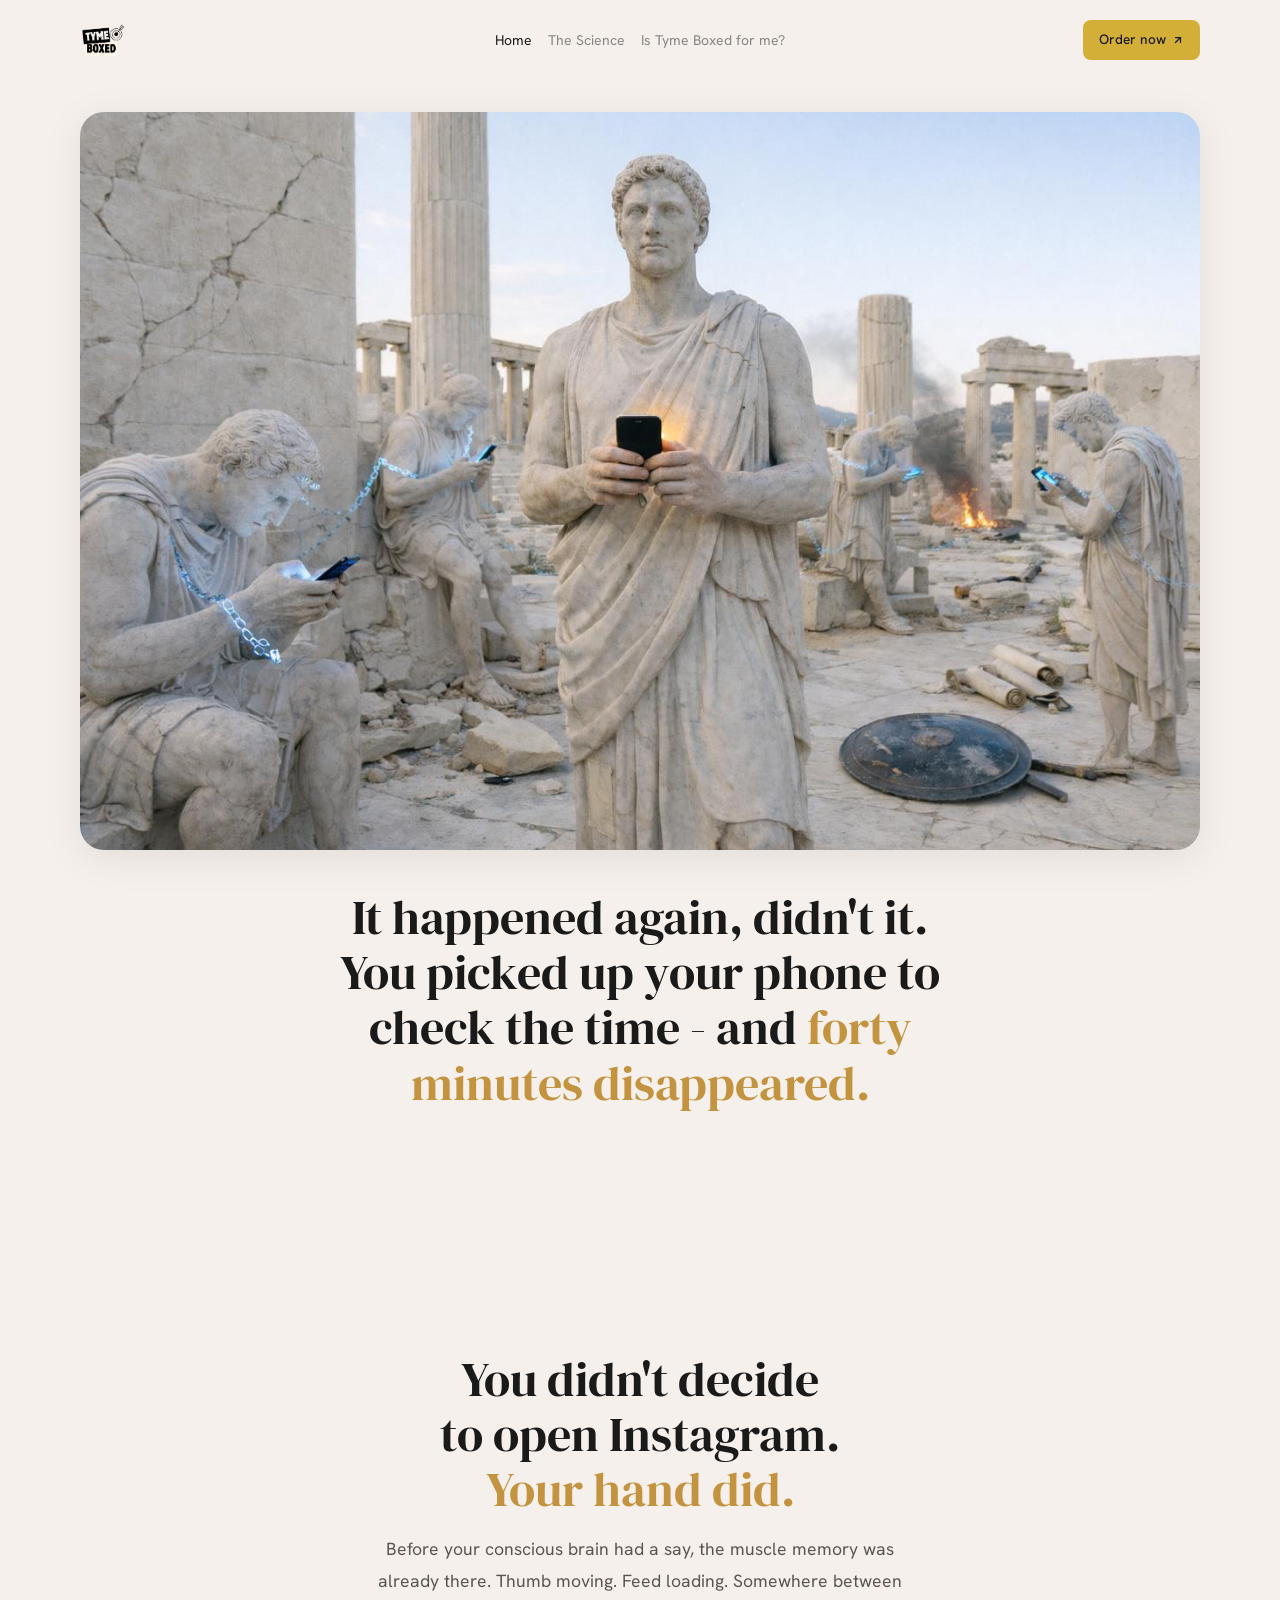
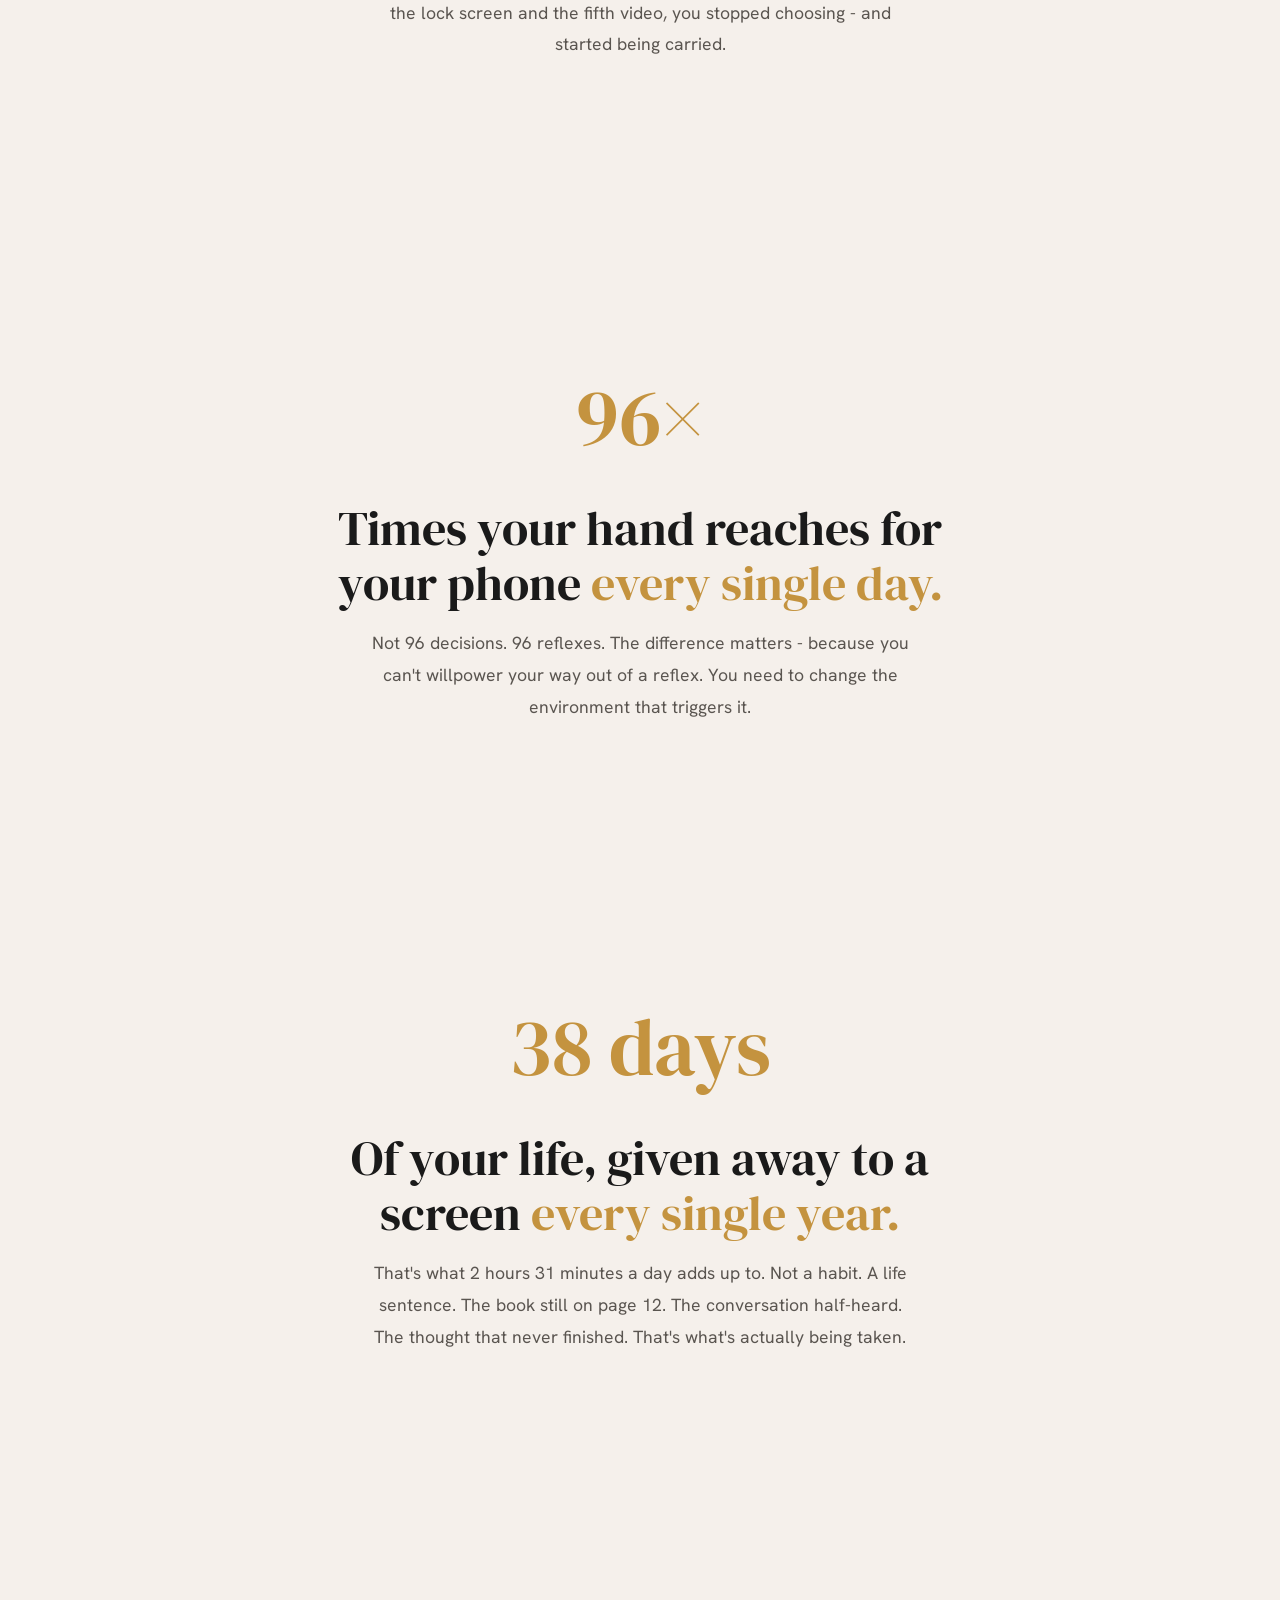
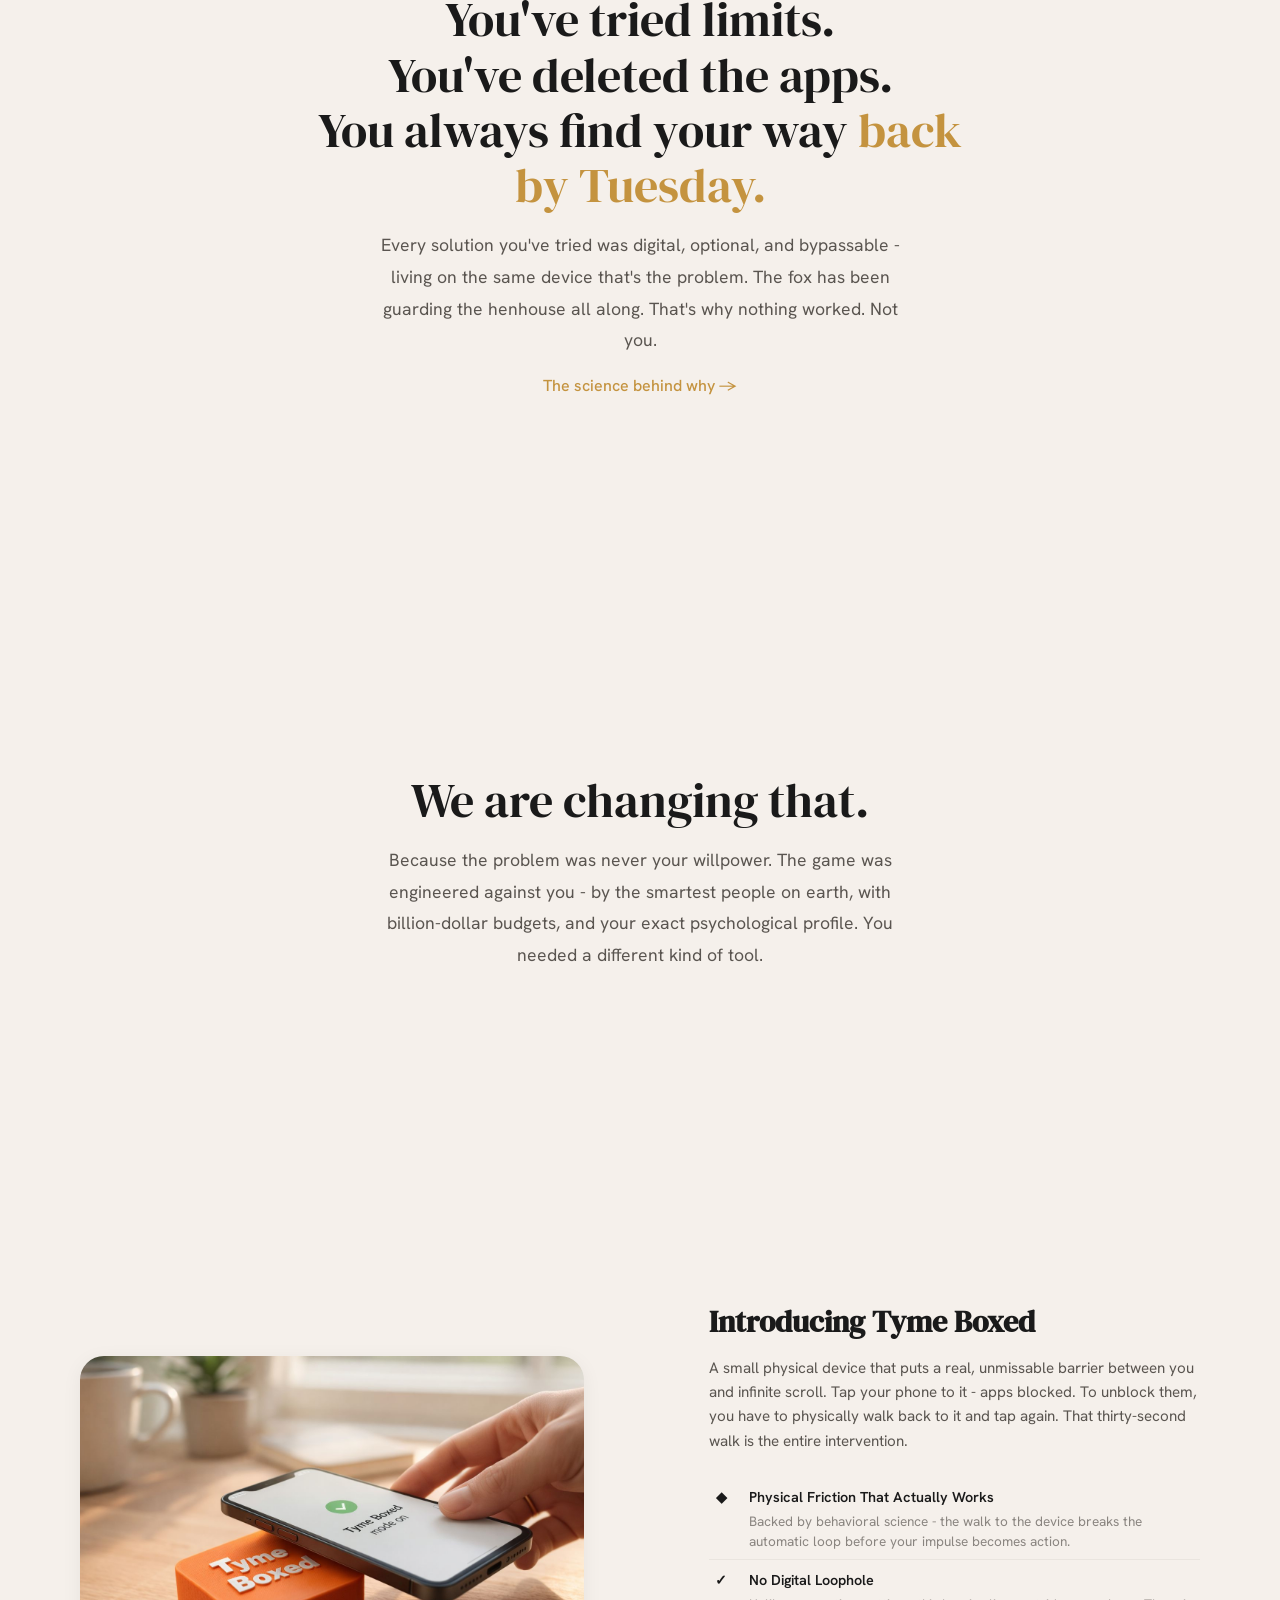
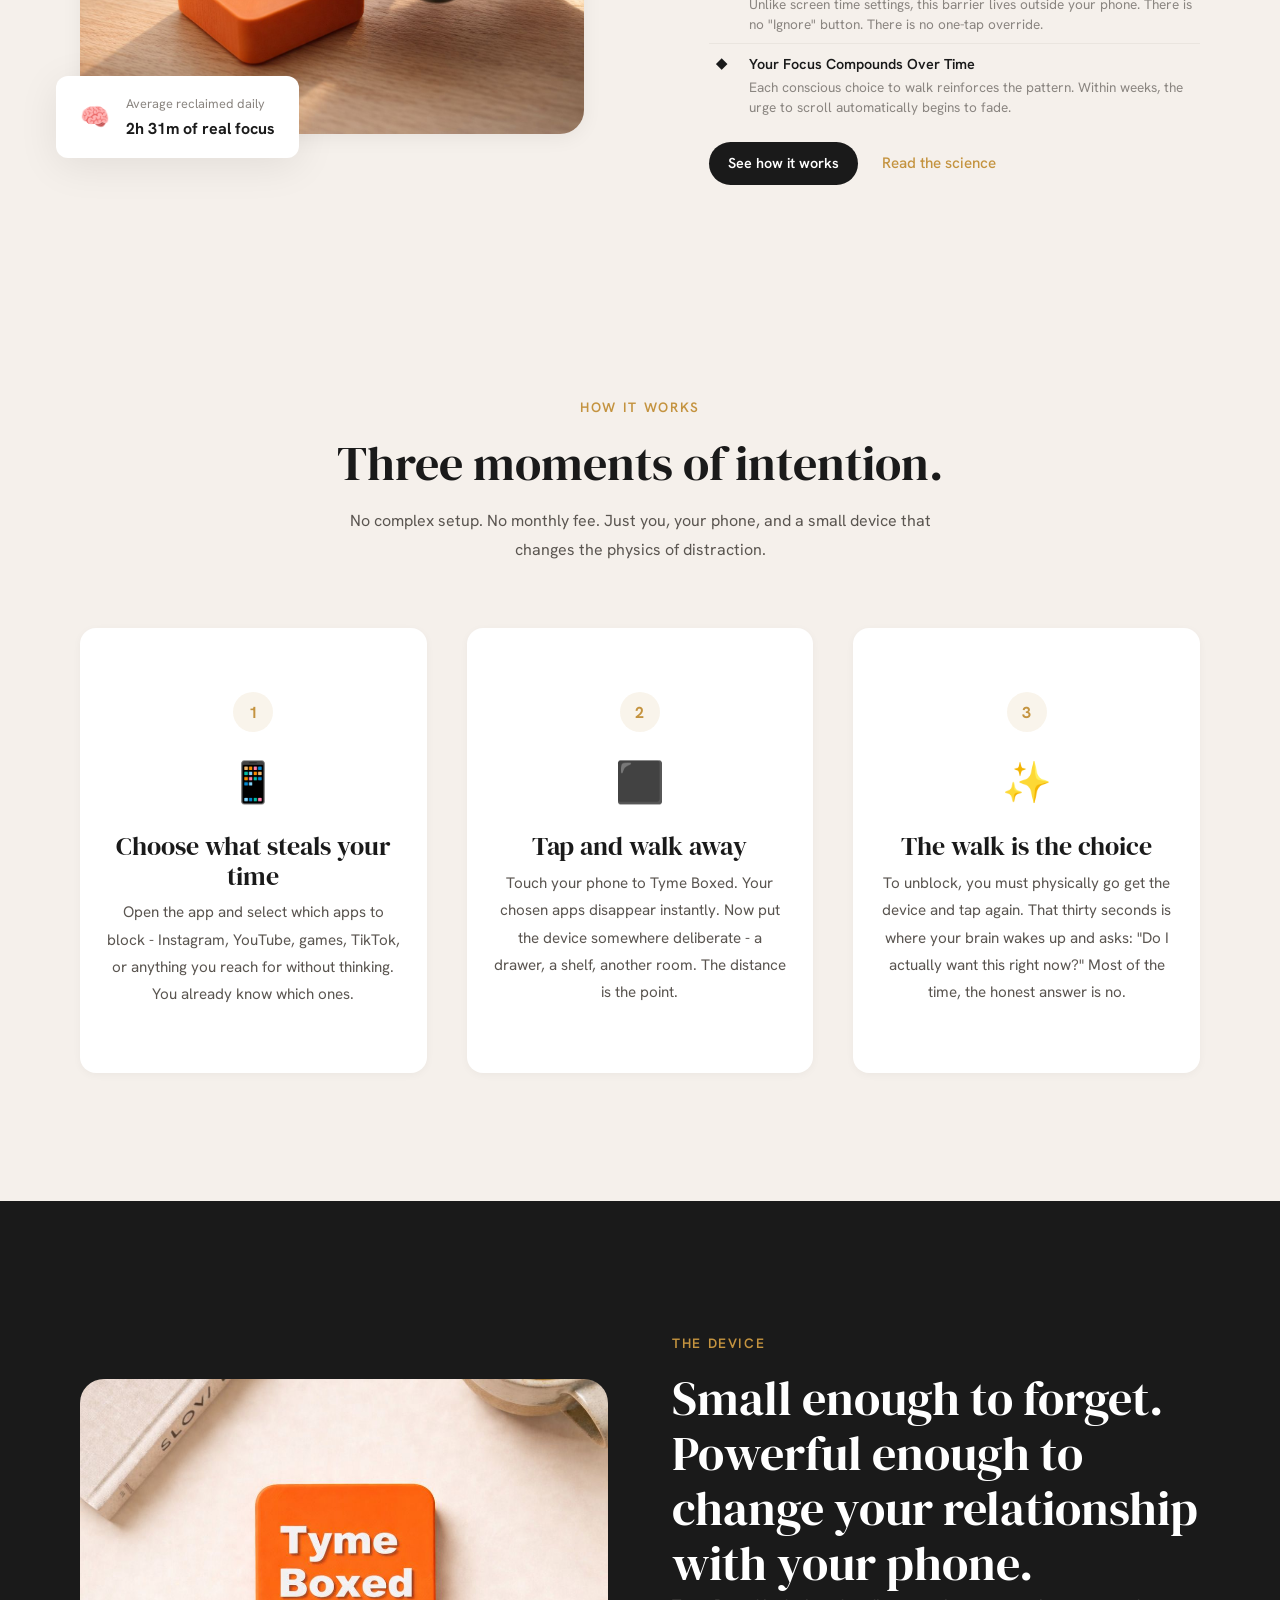
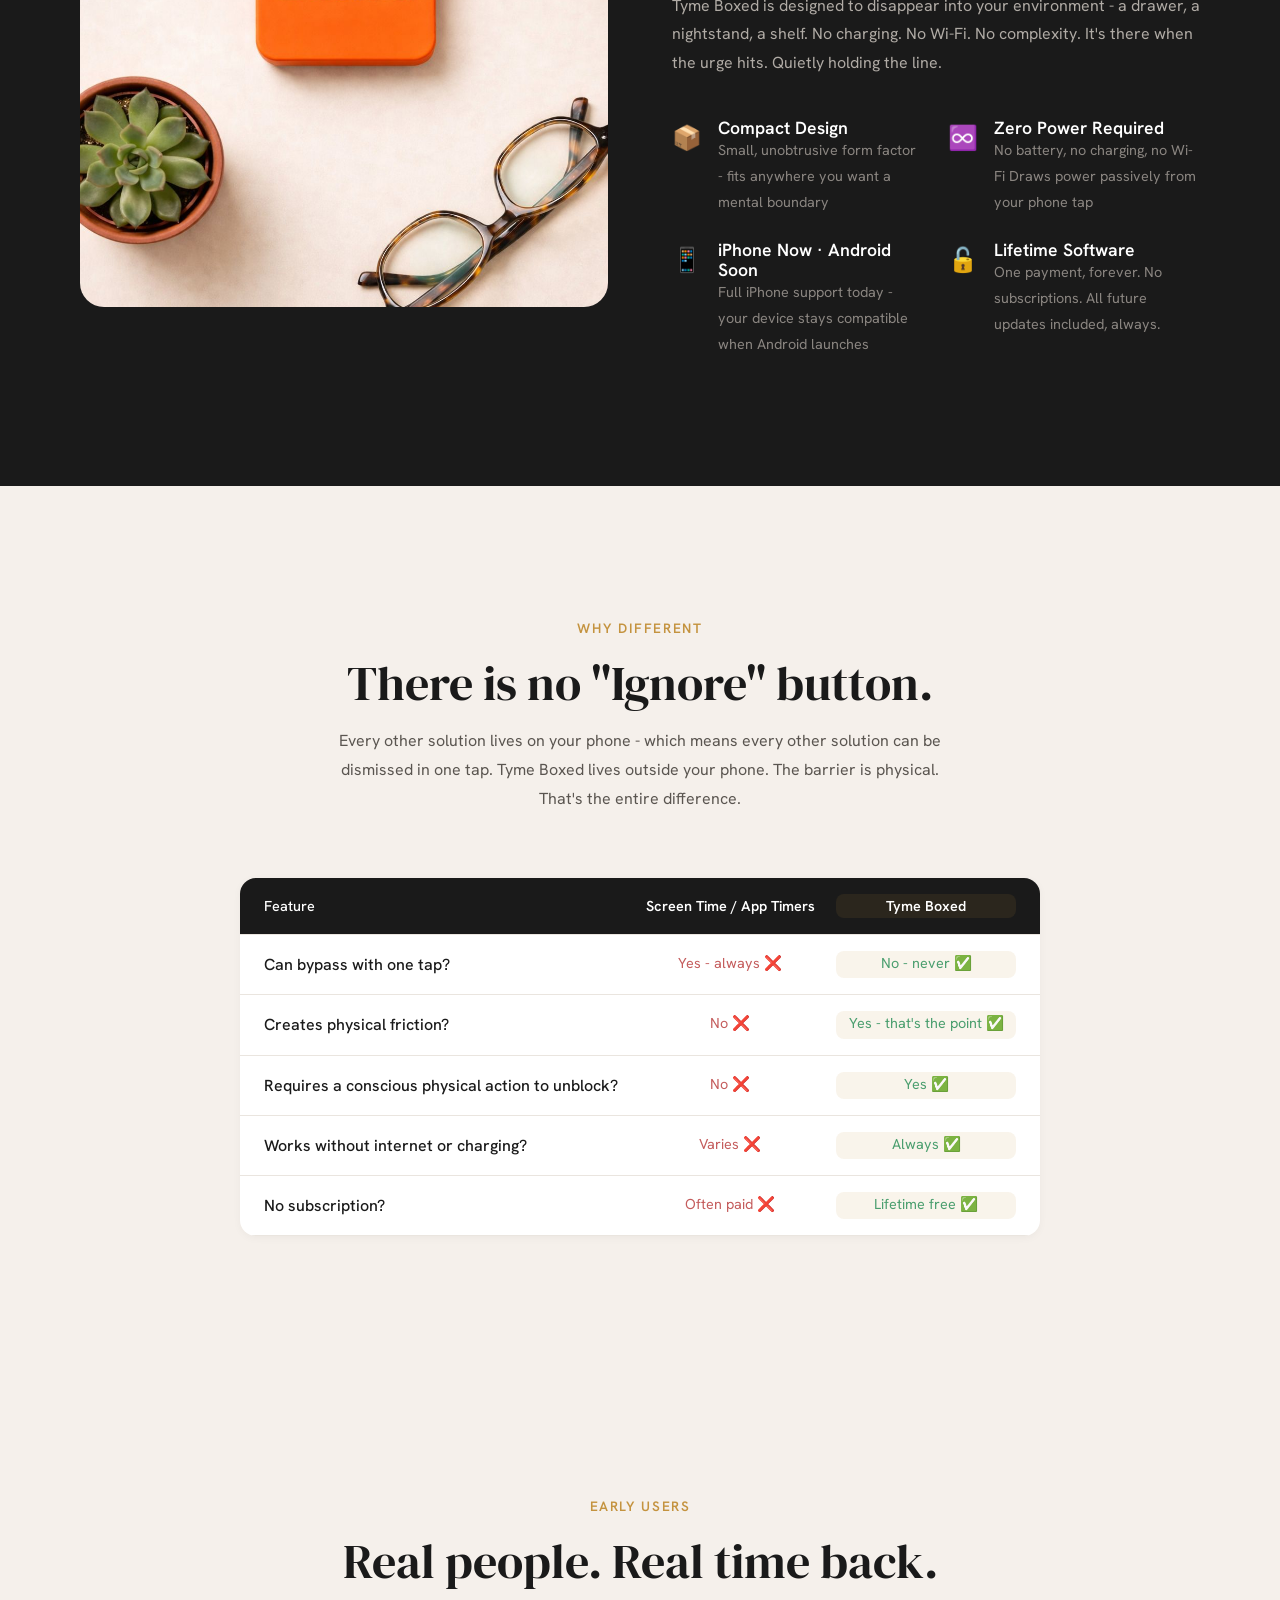
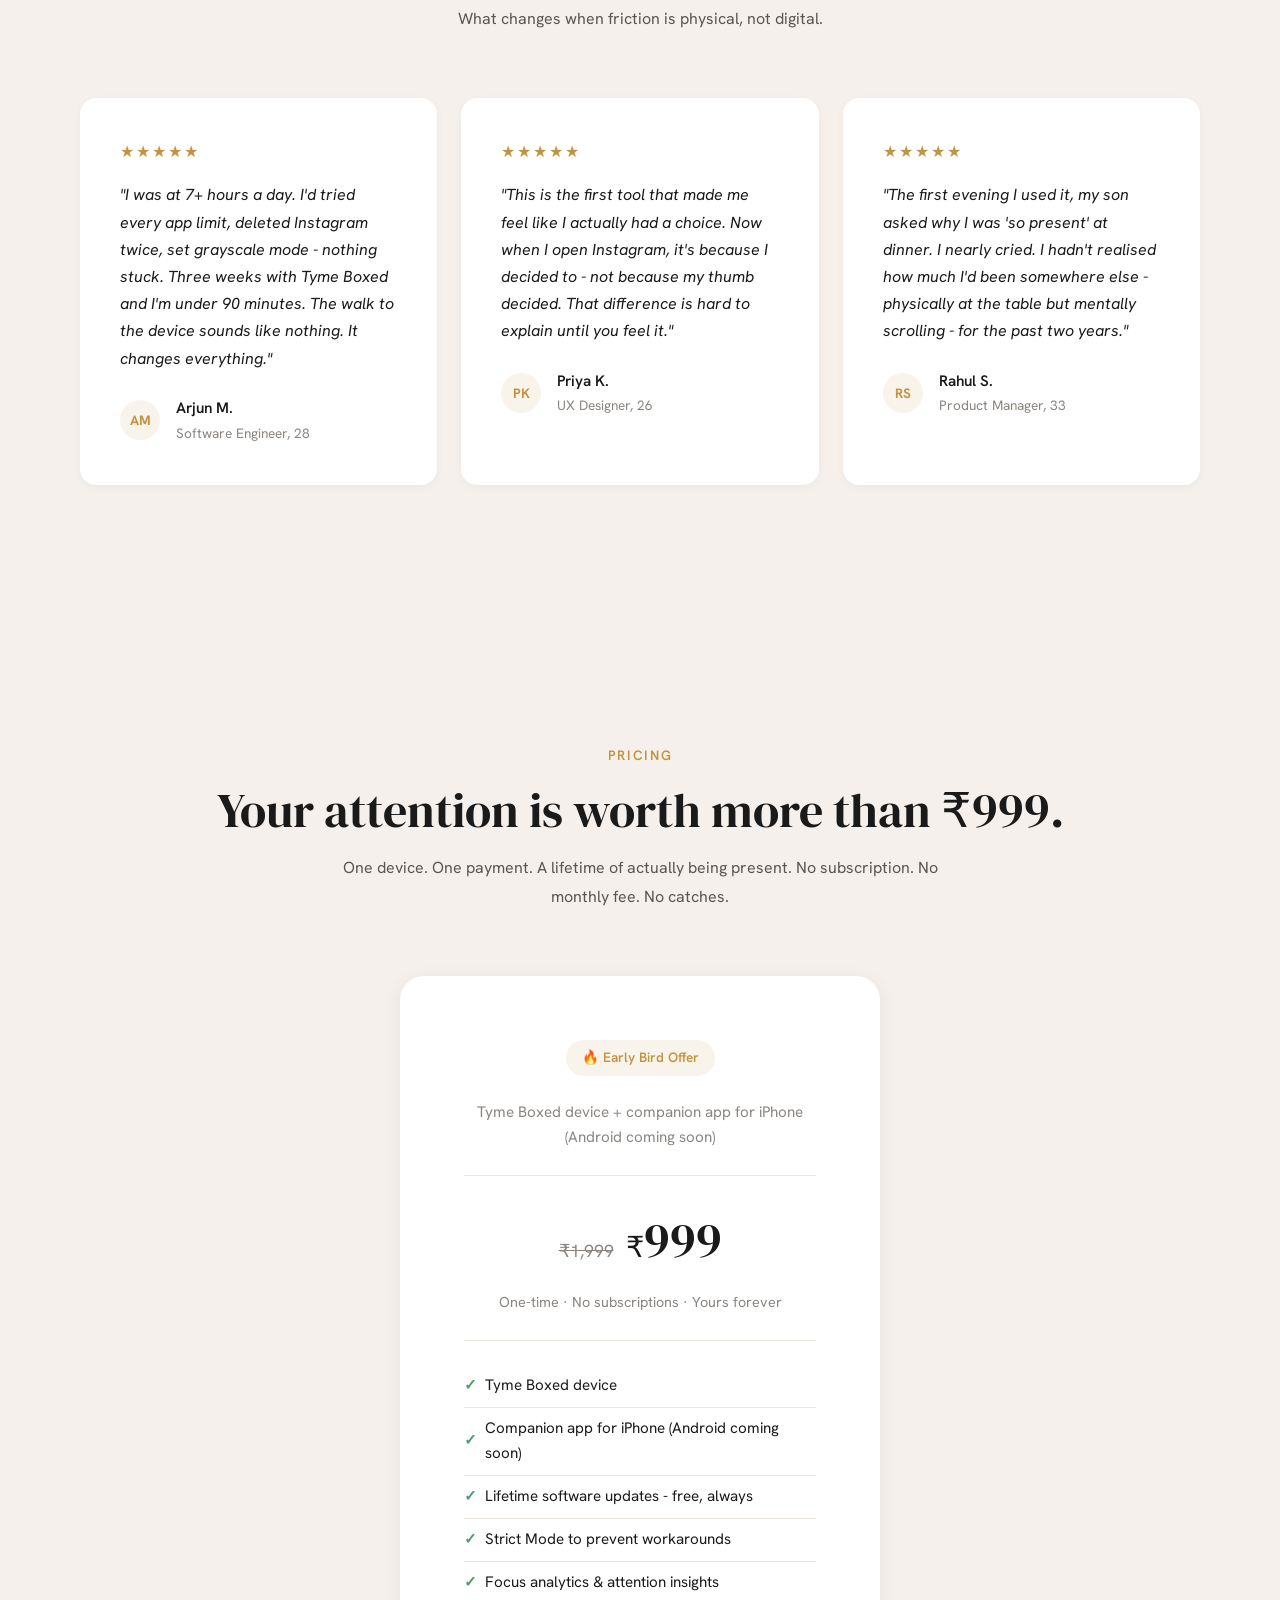
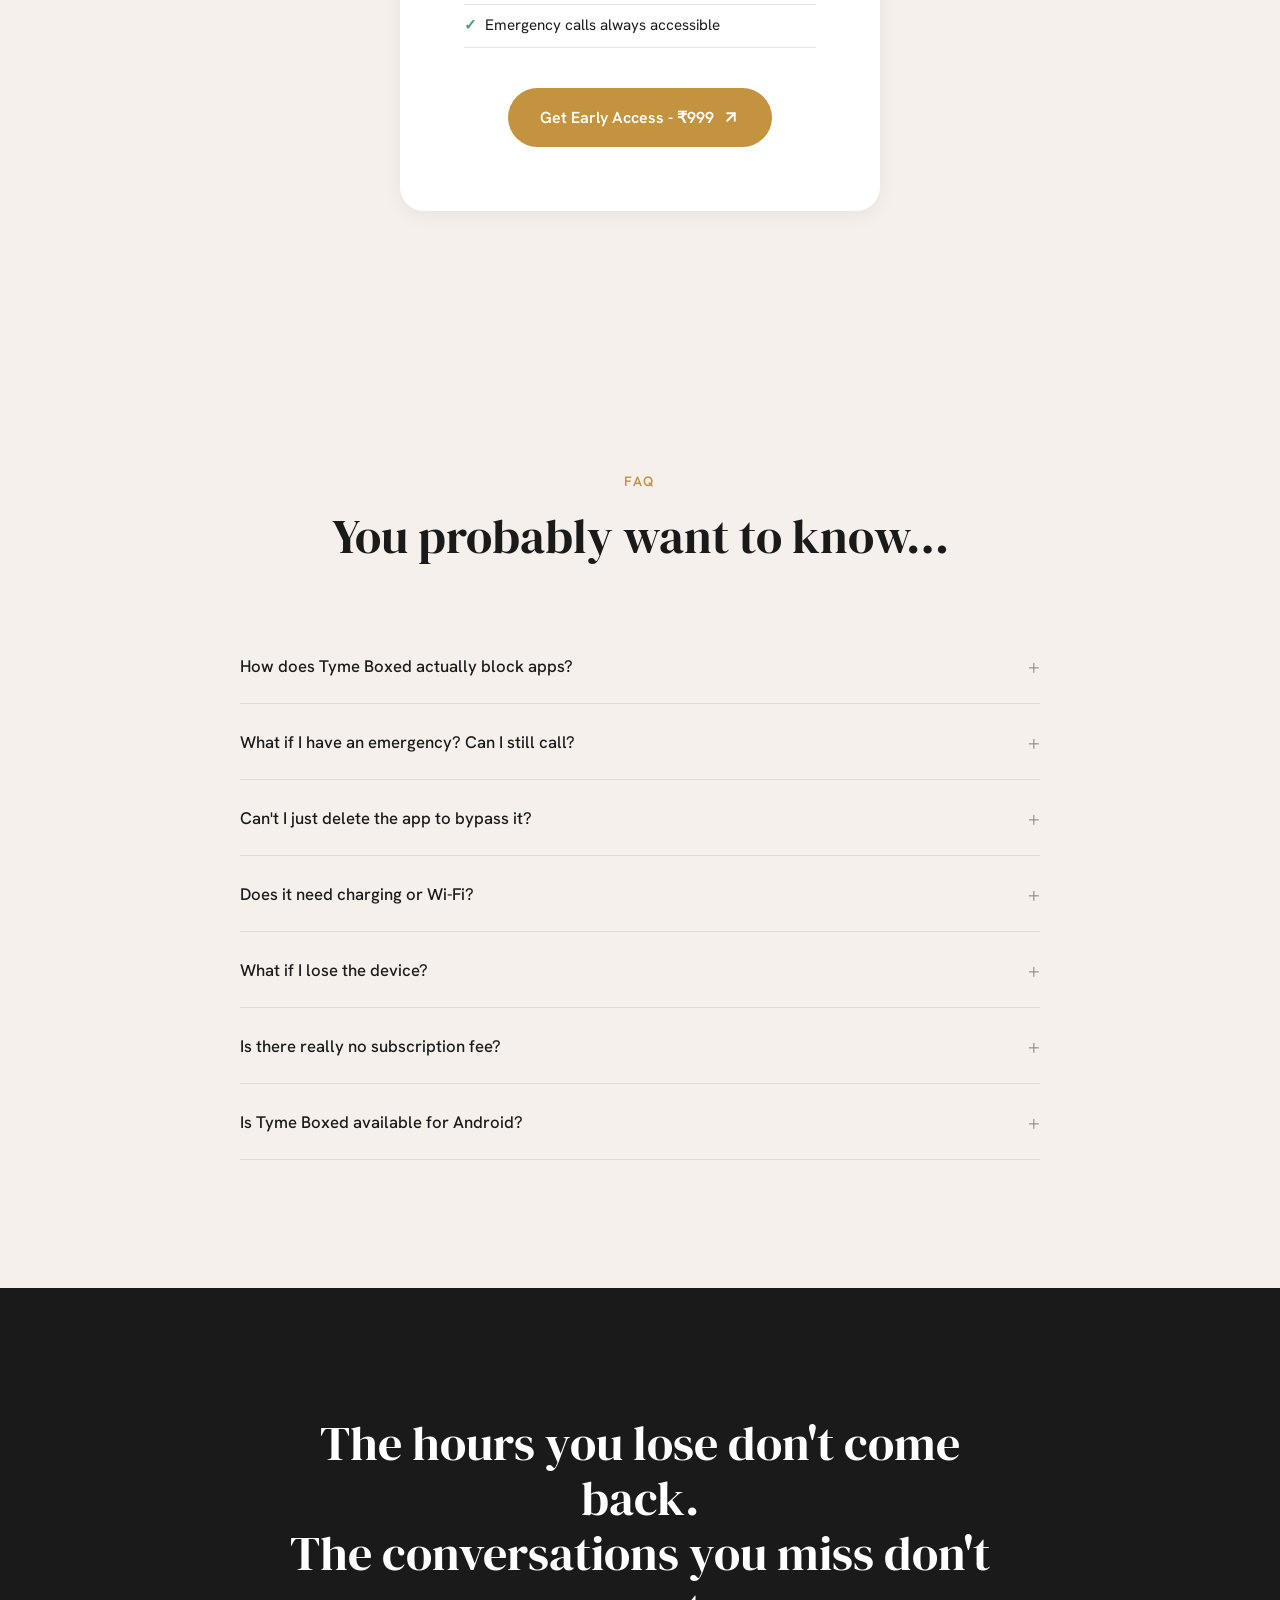
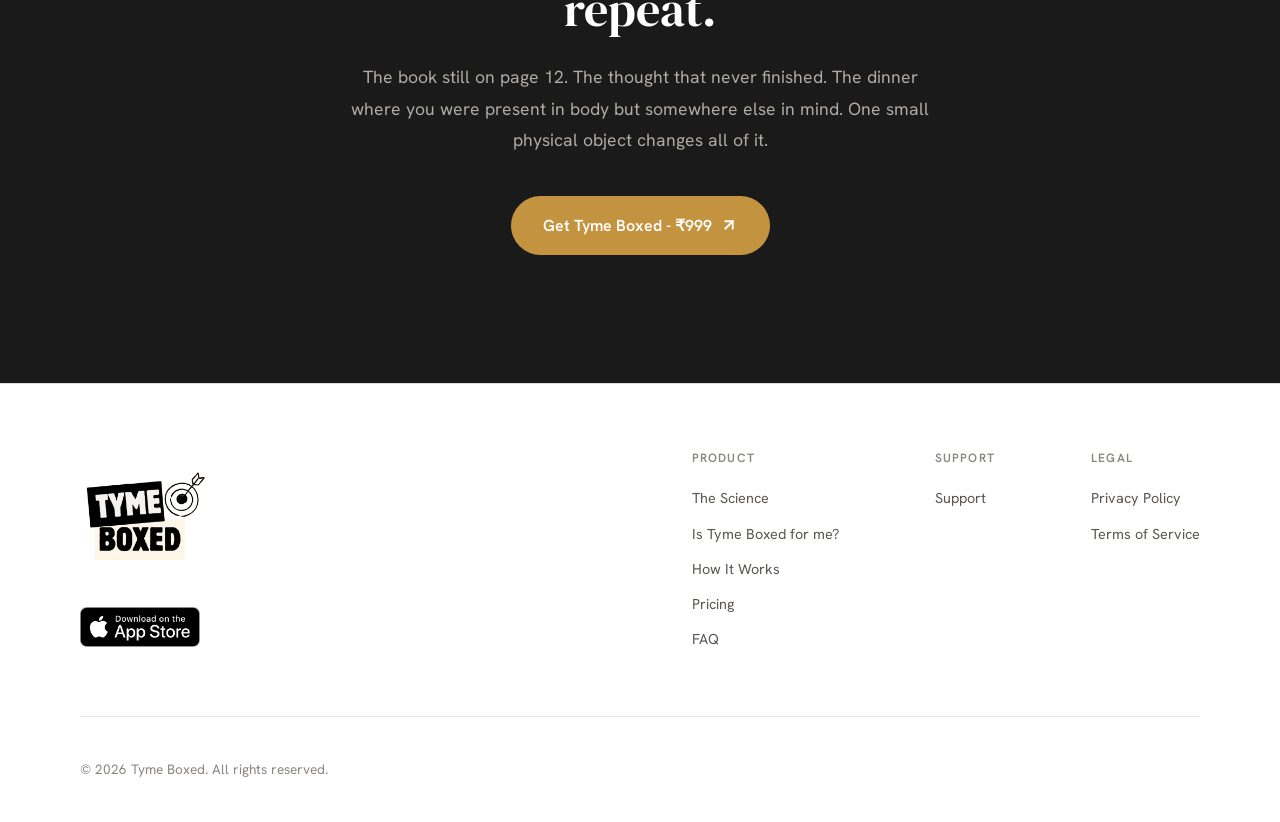
==== commit 8af756a8: "App store New Button" ====
--- a/index.html
+++ b/index.html
@@ -487,7 +487,7 @@
           <a href="index.html" class="footer-logo"><img src="B1.png" alt="Tyme Boxed"></a>
           <a href="https://apps.apple.com/in/app/tyme-boxed/id6759287522" target="_blank" rel="noopener noreferrer"
             class="footer-app-badge" aria-label="Download on the App Store">
-            <img src="app-store-badge.svg" alt="Download on the App Store" class="footer-app-badge-img">
+            <img src="app.png" alt="Download on the App Store" class="footer-app-badge-img">
           </a>
         </div>
         <nav class="footer-nav">
